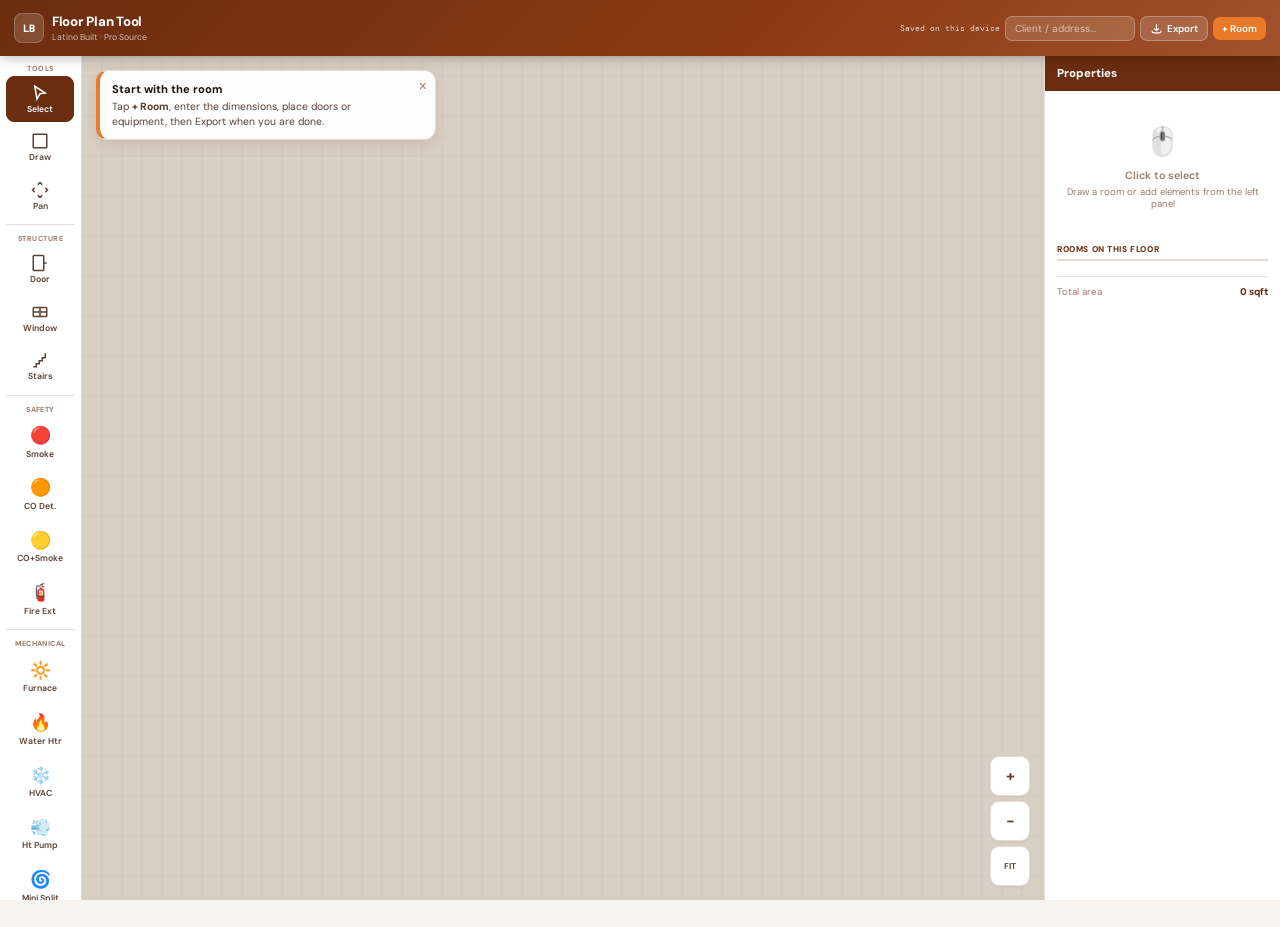
==== index.html @ 93d0b41d "Serve standalone tool directly without runtime HTML loading" ====
<!DOCTYPE html>
<html lang="en">
<head>
<meta charset="UTF-8">
<meta name="viewport" content="width=device-width, initial-scale=1.0">
<title>Floor Plan Tool</title>
<link href="https://fonts.googleapis.com/css2?family=DM+Sans:wght@400;500;600;700;800&family=DM+Mono:wght@400;500&display=swap" rel="stylesheet">
<style>
:root{
  --brand:#6B2D0F;--brand-mid:#8B3A12;--brand-light:#A0522D;
  --accent:#E87A2A;--accent-light:#F59E0B;
  --bg:#F7F3EF;--surface:#FFF;--surface2:#FDF8F4;
  --border:#E8DDD4;--border-dark:#D4C4B0;
  --text:#1C1209;--text2:#5C4033;--text3:#9C7B6B;
  --green:#16A34A;--red:#DC2626;--red-bg:#FEE2E2;
  --sh-sm:0 1px 3px rgba(107,45,15,.08);
  --sh:0 4px 12px rgba(107,45,15,.12);
  --sh-lg:0 12px 32px rgba(107,45,15,.18);
  --r:10px;--rl:14px;
  --safe-bottom: env(safe-area-inset-bottom, 0px);
}
*{box-sizing:border-box;margin:0;padding:0;-webkit-tap-highlight-color:transparent;touch-action:manipulation}
html,body{height:100%;height:100dvh;overflow:hidden;font-family:'DM Sans',sans-serif;background:var(--bg);color:var(--text);font-size:14px}

/* ── TOPBAR ── */
.topbar{background:linear-gradient(135deg,var(--brand) 0%,var(--brand-mid) 60%,var(--brand-light) 100%);
  color:#fff;padding:0 12px;height:52px;display:flex;align-items:center;
  justify-content:space-between;box-shadow:0 2px 12px rgba(0,0,0,.25);flex-shrink:0;z-index:100;position:relative}
.topbar-brand{display:flex;align-items:center;gap:8px}
.topbar-icon{width:30px;height:30px;background:rgba(255,255,255,.15);border-radius:8px;
  display:flex;align-items:center;justify-content:center;border:1px solid rgba(255,255,255,.2);font-size:15px;flex-shrink:0}
.topbar-title{font-size:.85rem;font-weight:800;letter-spacing:-.02em}
.topbar-sub{font-size:.58rem;opacity:.65;margin-top:1px}
.topbar-right{display:flex;gap:5px;align-items:center}
.proj-input{background:rgba(255,255,255,.15);border:1px solid rgba(255,255,255,.25);border-radius:7px;
  padding:5px 9px;color:#fff;font-size:.72rem;font-family:inherit;outline:none;width:130px}
.proj-input::placeholder{color:rgba(255,255,255,.6)}
.btn{display:inline-flex;align-items:center;gap:4px;padding:6px 11px;border-radius:7px;
  border:none;cursor:pointer;font-size:.72rem;font-weight:600;transition:all .15s;font-family:inherit;white-space:nowrap}
.btn-ghost{background:rgba(255,255,255,.15);color:#fff;border:1px solid rgba(255,255,255,.25)}
.btn-ghost:active{background:rgba(255,255,255,.28)}
.btn-primary{background:var(--accent);color:#fff}
.btn-primary:active{background:#d46b1a}
.btn-danger{background:var(--red);color:#fff}
.btn-sm{padding:5px 9px;font-size:.7rem}
.btn-icon{width:32px;height:32px;padding:0;justify-content:center}

/* ── DESKTOP LAYOUT ── */
.app-body{display:flex;height:calc(100vh - 52px);height:calc(100dvh - 52px)}

/* LEFT SIDEBAR - desktop only */
.left-bar{width:72px;background:var(--surface);border-right:1.5px solid var(--border);
  display:flex;flex-direction:column;align-items:center;padding:6px 5px;gap:2px;
  overflow-y:auto;flex-shrink:0;z-index:10}
.left-bar::-webkit-scrollbar{display:none}
.lb-group{width:100%;display:flex;flex-direction:column;gap:2px;margin-bottom:5px;padding-bottom:5px;border-bottom:1px solid var(--border)}
.lb-group:last-child{border-bottom:none;margin-bottom:0}
.lb-label{font-size:.52rem;font-weight:700;text-transform:uppercase;letter-spacing:.06em;color:var(--text3);text-align:center;margin-bottom:1px}
.lb-btn{width:60px;padding:6px 3px;border-radius:8px;border:1.5px solid transparent;background:transparent;
  cursor:pointer;font-size:.58rem;font-weight:600;color:var(--text2);display:flex;flex-direction:column;
  align-items:center;gap:2px;transition:all .12s;font-family:inherit;line-height:1.2}
.lb-btn:hover{background:var(--surface2);border-color:var(--border);color:var(--brand)}
.lb-btn.active{background:var(--brand);color:#fff;border-color:var(--brand)}
.lb-btn svg{width:18px;height:18px;flex-shrink:0}
.lb-icon{width:22px;height:22px;display:flex;align-items:center;justify-content:center;font-size:16px;line-height:1}

/* CANVAS */
.canvas-area{flex:1;position:relative;overflow:hidden;background:#D9D0C5}
#fp-canvas{position:absolute;top:0;left:0;touch-action:none}
#fp-canvas.cur-select{cursor:default}
#fp-canvas.cur-pan{cursor:grab}
#fp-canvas.cur-grabbing{cursor:grabbing}
#fp-canvas.cur-draw{cursor:crosshair}

.zoom-btns{position:absolute;bottom:14px;right:14px;display:flex;flex-direction:column;gap:5px;z-index:10}
.zoom-btn{width:36px;height:36px;background:var(--surface);border:1.5px solid var(--border);border-radius:9px;
  cursor:pointer;font-size:1.1rem;font-weight:700;color:var(--text2);display:flex;align-items:center;justify-content:center;
  box-shadow:var(--sh-sm);transition:all .15s;font-family:inherit}
.zoom-btn:active{background:var(--surface2);transform:scale(.94)}

/* RIGHT PANEL - desktop */
.right-panel{width:224px;background:var(--surface);border-left:1.5px solid var(--border);
  display:flex;flex-direction:column;overflow:hidden;flex-shrink:0}
.rp-hdr{background:var(--brand);color:#fff;padding:10px 12px;font-weight:800;font-size:.82rem;flex-shrink:0}
.rp-body{flex:1;overflow-y:auto;padding:10px 12px}
.rp-body::-webkit-scrollbar{width:3px}.rp-body::-webkit-scrollbar-thumb{background:var(--border-dark);border-radius:99px}
.rp-section{margin-bottom:14px}
.rp-title{font-size:.6rem;font-weight:800;text-transform:uppercase;letter-spacing:.07em;color:var(--brand);
  margin-bottom:7px;padding-bottom:4px;border-bottom:2px solid var(--border)}
.rp-row{display:flex;flex-direction:column;gap:3px;margin-bottom:8px}
.rp-label{font-size:.65rem;font-weight:700;color:var(--text2);text-transform:uppercase;letter-spacing:.03em}
.rp-input{padding:7px 9px;border:1.5px solid var(--border);border-radius:7px;font-size:.82rem;
  outline:none;font-family:inherit;color:var(--text);background:var(--surface);width:100%;transition:border-color .15s}
.rp-input:focus{border-color:var(--accent);box-shadow:0 0 0 3px rgba(232,122,42,.12)}
.rp-input:disabled{background:var(--bg);color:var(--text3);font-weight:700}
.rp-grid2{display:grid;grid-template-columns:1fr 1fr;gap:6px}
.color-swatches{display:flex;flex-wrap:wrap;gap:4px;margin-top:2px}
.cswatch{width:22px;height:22px;border-radius:5px;cursor:pointer;border:2px solid transparent;transition:all .12s}
.cswatch.sel{border-color:var(--brand);transform:scale(1.2)}
.room-list{display:flex;flex-direction:column;gap:4px}
.room-item{padding:7px 9px;background:var(--surface2);border:1.5px solid var(--border);border-radius:7px;
  cursor:pointer;transition:all .12s;display:flex;align-items:center;gap:7px;font-size:.75rem}
.room-item:hover,.room-item:active{border-color:var(--accent)}
.room-item.sel{border-color:var(--brand);background:#FEF3EF}
.room-dot{width:9px;height:9px;border-radius:3px;flex-shrink:0}
.room-name-txt{flex:1;font-weight:700;overflow:hidden;text-overflow:ellipsis;white-space:nowrap}
.room-sqft{color:var(--text3);font-size:.65rem}
.room-del{border:none;background:transparent;cursor:pointer;color:var(--text3);font-size:.9rem;padding:2px 4px;border-radius:4px;flex-shrink:0}
.room-del:active{background:var(--red-bg);color:var(--red)}

/* ── MOBILE BOTTOM TAB BAR ── */
.mob-tabbar{display:none;background:var(--surface);border-top:1.5px solid var(--border);
  padding:6px 4px calc(10px + var(--safe-bottom));
  flex-shrink:0;z-index:90;box-shadow:0 -2px 12px rgba(107,45,15,.1)}
.mob-tabs{display:flex;gap:2px;justify-content:space-around}
.mob-tab{flex:1;padding:6px 2px;border-radius:8px;border:none;background:transparent;
  font-size:.58rem;font-weight:700;color:var(--text3);display:flex;flex-direction:column;
  align-items:center;gap:3px;cursor:pointer;font-family:inherit;transition:all .12s;min-width:0}
.mob-tab svg{width:20px;height:20px;flex-shrink:0}
.mob-tab.active{color:var(--brand);background:var(--surface2)}
.mob-tab-icon{font-size:18px;line-height:1}

/* ── MOBILE TOOL DRAWER (slides up from bottom) ── */
.mob-drawer-bg{display:none;position:fixed;inset:0;background:rgba(0,0,0,.4);z-index:200;backdrop-filter:blur(2px)}
.mob-drawer-bg.open{display:block}
.mob-drawer{position:fixed;left:0;right:0;bottom:0;background:var(--surface);border-radius:20px 20px 0 0;
  z-index:201;max-height:72vh;display:flex;flex-direction:column;
  transform:translateY(100%);transition:transform .28s cubic-bezier(.32,1,.6,1);
  padding-bottom:var(--safe-bottom)}
.mob-drawer.open{transform:translateY(0)}
.mob-drawer-handle{width:40px;height:4px;background:var(--border-dark);border-radius:99px;margin:10px auto 8px;flex-shrink:0}
.mob-drawer-hdr{display:flex;align-items:center;justify-content:space-between;padding:0 16px 10px;flex-shrink:0}
.mob-drawer-title{font-size:.88rem;font-weight:800;color:var(--brand)}
.mob-drawer-close{width:28px;height:28px;border-radius:7px;border:none;background:var(--surface2);cursor:pointer;
  font-size:.9rem;display:flex;align-items:center;justify-content:center;color:var(--text2)}
.mob-drawer-body{overflow-y:auto;-webkit-overflow-scrolling:touch;padding:0 12px 16px;flex:1}
.mob-drawer-body::-webkit-scrollbar{display:none}

/* Mobile element grid */
.mob-elem-grid{display:grid;grid-template-columns:repeat(4,1fr);gap:8px}
.mob-elem-btn{padding:10px 4px;border-radius:10px;border:1.5px solid var(--border);background:var(--surface2);
  cursor:pointer;font-size:.62rem;font-weight:700;color:var(--text2);display:flex;flex-direction:column;
  align-items:center;gap:4px;font-family:inherit;transition:all .12s;min-height:64px;justify-content:center}
.mob-elem-btn:active{background:var(--brand);color:#fff;border-color:var(--brand);transform:scale(.95)}
.mob-elem-icon{font-size:22px;line-height:1}
.mob-elem-btn svg{width:22px;height:22px}

/* Mobile props sheet */
.mob-props-sheet{position:fixed;left:0;right:0;bottom:0;background:var(--surface);border-radius:20px 20px 0 0;
  z-index:202;max-height:80vh;display:flex;flex-direction:column;
  transform:translateY(100%);transition:transform .28s cubic-bezier(.32,1,.6,1);
  padding-bottom:var(--safe-bottom)}
.mob-props-sheet.open{transform:translateY(0)}
.mob-ps-handle{width:40px;height:4px;background:var(--border-dark);border-radius:99px;margin:10px auto 0;flex-shrink:0}
.mob-ps-hdr{display:flex;align-items:center;justify-content:space-between;padding:10px 16px;flex-shrink:0;border-bottom:1.5px solid var(--border)}
.mob-ps-title{font-size:.9rem;font-weight:800;color:var(--brand)}
.mob-ps-body{overflow-y:auto;-webkit-overflow-scrolling:touch;padding:14px 16px;flex:1}
.mob-ps-body::-webkit-scrollbar{display:none}
.mob-ps-section{margin-bottom:16px}
.mob-ps-label{font-size:.68rem;font-weight:700;color:var(--text2);text-transform:uppercase;letter-spacing:.04em;margin-bottom:5px;display:block}
.mob-input{width:100%;padding:11px 13px;border:1.5px solid var(--border);border-radius:10px;
  font-size:.9rem;font-family:inherit;color:var(--text);background:var(--surface);outline:none;transition:border-color .15s}
.mob-input:focus{border-color:var(--accent);box-shadow:0 0 0 3px rgba(232,122,42,.12)}
.mob-input-grid{display:grid;grid-template-columns:1fr 1fr;gap:10px}
.mob-action-row{display:flex;gap:8px;margin-top:6px}
.mob-action-row .btn{flex:1;justify-content:center;padding:11px}

/* Mobile tool row (select/draw/pan) */
.mob-tool-row{display:flex;gap:6px;padding:8px 12px;background:var(--surface2);border-bottom:1px solid var(--border);flex-shrink:0}
.mob-tool-btn{flex:1;padding:8px 4px;border-radius:8px;border:1.5px solid var(--border);background:var(--surface);
  font-size:.7rem;font-weight:700;color:var(--text2);display:flex;flex-direction:column;align-items:center;gap:3px;
  cursor:pointer;font-family:inherit;transition:all .12s}
.mob-tool-btn.active{background:var(--brand);color:#fff;border-color:var(--brand)}
.mob-tool-btn svg{width:18px;height:18px}

/* ── OVERLAYS / MODALS ── */
.overlay{position:fixed;inset:0;background:rgba(0,0,0,.45);z-index:300;display:none;align-items:center;
  justify-content:center;padding:16px;backdrop-filter:blur(2px)}
.overlay.open{display:flex}
.modal{background:var(--surface);border-radius:var(--rl);padding:20px;width:100%;max-width:380px;
  box-shadow:var(--sh-lg);animation:mIn .2s ease;max-height:90vh;overflow-y:auto}
@keyframes mIn{from{opacity:0;transform:scale(.95)}to{opacity:1;transform:none}}
.modal-hdr{display:flex;align-items:center;justify-content:space-between;margin-bottom:14px;padding-bottom:10px;border-bottom:2px solid var(--border)}
.modal-title{font-size:.95rem;font-weight:800;color:var(--brand)}
.modal-close{width:28px;height:28px;border-radius:6px;border:none;cursor:pointer;background:var(--surface2);
  color:var(--text2);display:flex;align-items:center;justify-content:center;font-size:.9rem}
.fg{display:flex;flex-direction:column;gap:4px;margin-bottom:10px}
.fg2{display:grid;grid-template-columns:1fr 1fr;gap:8px;margin-bottom:10px}
.flabel{font-size:.68rem;font-weight:700;color:var(--text2);text-transform:uppercase;letter-spacing:.04em}
.finput{padding:10px 11px;border:1.5px solid var(--border);border-radius:8px;font-size:.88rem;
  outline:none;font-family:inherit;color:var(--text);background:var(--surface);width:100%;transition:border-color .15s}
.finput:focus{border-color:var(--accent);box-shadow:0 0 0 3px rgba(232,122,42,.12)}
.form-actions{display:flex;gap:7px;justify-content:flex-end;margin-top:14px;padding-top:10px;border-top:1.5px solid var(--border)}

/* hint bar - desktop only */
.hint{background:var(--surface);border-top:1px solid var(--border);padding:5px 14px;
  font-size:.68rem;color:var(--text3);display:flex;gap:16px;flex-wrap:wrap;flex-shrink:0}
.hint span{display:flex;align-items:center;gap:4px}
kbd{background:var(--surface2);border:1px solid var(--border-dark);border-radius:3px;padding:1px 5px;
  font-size:.62rem;font-family:'DM Mono',monospace;color:var(--text2)}

/* toast */
.toast{position:fixed;bottom:80px;left:50%;transform:translateX(-50%);background:var(--brand);color:#fff;
  padding:9px 18px;border-radius:99px;font-size:.78rem;font-weight:600;box-shadow:var(--sh-lg);z-index:500;
  opacity:0;transition:opacity .3s;pointer-events:none;white-space:nowrap}
.toast.show{opacity:1}

/* ── RESPONSIVE ── */
@media(max-width:700px){
  .left-bar{display:none}
  .right-panel{display:none}
  .hint{display:none}
  .mob-tabbar{display:block}
  .proj-input{width:100px}
  .toast{bottom:calc(80px + var(--safe-bottom))}
}
@media(min-width:701px){
  .mob-tabbar{display:none}
  .mob-drawer-bg{display:none !important}
  .mob-drawer{display:none !important}
  .mob-props-sheet{display:none !important}
  .mob-tool-row{display:none !important}
}

/* ── ROTATE NUDGE (portrait phone only) ── */
#rotate-nudge{
  display:none;
  position:fixed;bottom:90px;left:50%;transform:translateX(-50%);
  background:var(--brand);color:#fff;
  padding:10px 16px;border-radius:99px;
  font-size:.78rem;font-weight:700;
  box-shadow:0 4px 16px rgba(107,45,15,.35);
  z-index:400;white-space:nowrap;
  align-items:center;gap:8px;
  animation:nudgePop .4s cubic-bezier(.32,1,.6,1);
}
#rotate-nudge.visible{display:flex}
#rotate-nudge-close{background:rgba(255,255,255,.25);border:none;color:#fff;
  border-radius:99px;width:20px;height:20px;cursor:pointer;font-size:.75rem;
  display:flex;align-items:center;justify-content:center;flex-shrink:0;padding:0}
@keyframes nudgePop{from{opacity:0;transform:translateX(-50%) translateY(12px)}to{opacity:1;transform:translateX(-50%) translateY(0)}}
@media(orientation:landscape){#rotate-nudge{display:none !important}}
</style>
<link rel="stylesheet" href="enhance.css?v=4"></head>
<body>

<!-- TOPBAR -->
<div class="topbar">
  <div class="topbar-brand">
    <div class="topbar-icon">🏠</div>
    <div>
      <div class="topbar-title">Floor Plan Tool</div>
      <div class="topbar-sub"></div>
    </div>
  </div>
  <div class="topbar-right">
    <input id="proj-input" class="proj-input" placeholder="Client / address..."/>
    <button class="btn btn-ghost btn-sm" onclick="doExport()">
      <svg viewBox="0 0 24 24" fill="none" stroke="currentColor" stroke-width="2" style="width:13px;height:13px"><path d="M4 16v1a3 3 0 003 3h10a3 3 0 003-3v-1m-4-4l-4 4m0 0l-4-4m4 4V4"/></svg>
      Export
    </button>
    <button class="btn btn-primary btn-sm" onclick="openAddRoom()">+ Room</button>
  </div>
</div>

<!-- DESKTOP LAYOUT -->
<div class="app-body">

  <!-- LEFT SIDEBAR (desktop) -->
  <div class="left-bar" id="leftBar">
    <div class="lb-group">
      <div class="lb-label">Tools</div>
      <button class="lb-btn active" id="tb-select" onclick="setTool('select')">
        <svg viewBox="0 0 24 24" fill="none" stroke="currentColor" stroke-width="2"><path d="M5 3l14 9-7 1-4 7z"/></svg>Select
      </button>
      <button class="lb-btn" id="tb-room" onclick="setTool('room')">
        <svg viewBox="0 0 24 24" fill="none" stroke="currentColor" stroke-width="2"><rect x="3" y="3" width="18" height="18" rx="1"/></svg>Draw
      </button>
      <button class="lb-btn" id="tb-pan" onclick="setTool('pan')">
        <svg viewBox="0 0 24 24" fill="none" stroke="currentColor" stroke-width="2"><path d="M5 9l-3 3 3 3M9 5l3-3 3 3M15 19l-3 3-3-3M19 9l3 3-3 3M12 12v.01"/></svg>Pan
      </button>
    </div>
    <div class="lb-group">
      <div class="lb-label">Structure</div>
      <button class="lb-btn" onclick="addElement('door')"><svg viewBox="0 0 24 24" fill="none" stroke="currentColor" stroke-width="2"><rect x="3" y="2" width="14" height="20" rx="1"/><path d="M17 12h4"/></svg>Door</button>
      <button class="lb-btn" onclick="addElement('window')"><svg viewBox="0 0 24 24" fill="none" stroke="currentColor" stroke-width="2"><rect x="3" y="6" width="18" height="12" rx="1"/><line x1="12" y1="6" x2="12" y2="18"/><line x1="3" y1="12" x2="21" y2="12"/></svg>Window</button>
      <button class="lb-btn" onclick="addElement('stairs')"><svg viewBox="0 0 24 24" fill="none" stroke="currentColor" stroke-width="2"><path d="M3 21h4v-4h4v-4h4v-4h4V3"/></svg>Stairs</button>
    </div>
    <div class="lb-group">
      <div class="lb-label">Safety</div>
      <button class="lb-btn" onclick="addElement('smoke')"><div class="lb-icon">🔴</div>Smoke</button>
      <button class="lb-btn" onclick="addElement('co')"><div class="lb-icon">🟠</div>CO Det.</button>
      <button class="lb-btn" onclick="addElement('cosmoke')"><div class="lb-icon">🟡</div>CO+Smoke</button>
      <button class="lb-btn" onclick="addElement('fireext')"><div class="lb-icon">🧯</div>Fire Ext</button>
    </div>
    <div class="lb-group">
      <div class="lb-label">Mechanical</div>
      <button class="lb-btn" onclick="addElement('furnace')"><div class="lb-icon">🔆</div>Furnace</button>
      <button class="lb-btn" onclick="addElement('water')"><div class="lb-icon">🔥</div>Water Htr</button>
      <button class="lb-btn" onclick="addElement('hvac')"><div class="lb-icon">❄️</div>HVAC</button>
      <button class="lb-btn" onclick="addElement('heatpump')"><div class="lb-icon">💨</div>Ht Pump</button>
      <button class="lb-btn" onclick="addElement('minisplit')"><div class="lb-icon">🌀</div>Mini Split</button>
      <button class="lb-btn" onclick="addElement('outfan')"><div class="lb-icon">🔄</div>Ext Fan</button>
      <button class="lb-btn" onclick="addElement('exhaust')"><div class="lb-icon">⬆️</div>Exhaust</button>
      <button class="lb-btn" onclick="addElement('vent')"><div class="lb-icon">▦</div>Vent/Reg</button>
      <button class="lb-btn" onclick="addElement('ductwork')"><div class="lb-icon">━</div>Ductwork</button>
    </div>
    <div class="lb-group">
      <div class="lb-label">Access</div>
      <button class="lb-btn" onclick="addElement('crawlentry')"><div class="lb-icon">🔲</div>Crawl Entry</button>
      <button class="lb-btn" onclick="addElement('atticentry')"><div class="lb-icon">🔳</div>Attic Entry</button>
      <button class="lb-btn" onclick="addElement('electrical')"><div class="lb-icon">⚡</div>Elec Panel</button>
      <button class="lb-btn" onclick="addElement('gasmeter')"><div class="lb-icon">🟦</div>Gas Meter</button>
    </div>
    <div class="lb-group">
      <div class="lb-label">Insulation</div>
      <button class="lb-btn" onclick="addElement('insul_wall')"><div class="lb-icon">🧱</div>Wall</button>
      <button class="lb-btn" onclick="addElement('insul_ceil')"><div class="lb-icon">⬜</div>Ceiling</button>
      <button class="lb-btn" onclick="addElement('insul_floor')"><div class="lb-icon">▬</div>Floor</button>
      <button class="lb-btn" onclick="addElement('vapor')"><div class="lb-icon">💧</div>Vapor Barr</button>
    </div>
    <div class="lb-group">
      <div class="lb-label">Furnish</div>
      <button class="lb-btn" onclick="addElement('sofa')"><div class="lb-icon">🛋️</div>Sofa</button>
      <button class="lb-btn" onclick="addElement('bed')"><div class="lb-icon">🛏️</div>Bed</button>
      <button class="lb-btn" onclick="addElement('toilet')"><div class="lb-icon">🚽</div>Toilet</button>
      <button class="lb-btn" onclick="addElement('sink')"><div class="lb-icon">🚿</div>Sink</button>
      <button class="lb-btn" onclick="addElement('stove')"><div class="lb-icon">🍳</div>Stove</button>
      <button class="lb-btn" onclick="addElement('table')"><div class="lb-icon">🪑</div>Table</button>
      <button class="lb-btn" onclick="addElement('washer')"><div class="lb-icon">🧺</div>W/D</button>
    </div>
    <div class="lb-group">
      <div class="lb-label">Text</div>
      <button class="lb-btn" onclick="addCustomText()"><svg viewBox="0 0 24 24" fill="none" stroke="currentColor" stroke-width="2"><path d="M4 7V4h16v3M9 20h6M12 4v16"/></svg>Add Text</button>
      <button class="lb-btn" onclick="addElement('arrow')"><svg viewBox="0 0 24 24" fill="none" stroke="currentColor" stroke-width="2"><path d="M5 12h14M12 5l7 7-7 7"/></svg>Arrow</button>
    </div>
    <div class="lb-group">
      <div class="lb-label">Edit</div>
      <button class="lb-btn" onclick="undo()"><svg viewBox="0 0 24 24" fill="none" stroke="currentColor" stroke-width="2"><path d="M3 10h10a5 5 0 010 10H9M3 10l4-4M3 10l4 4"/></svg>Undo</button>
      <button class="lb-btn" onclick="deleteSelected()"><svg viewBox="0 0 24 24" fill="none" stroke="currentColor" stroke-width="2"><path d="M19 7l-.867 12.142A2 2 0 0116.138 21H7.862a2 2 0 01-1.995-1.858L5 7m5 4v6m4-6v6m1-10V4a1 1 0 00-1-1h-4a1 1 0 00-1 1v3M4 7h16"/></svg>Delete</button>
    </div>
  </div>

  <!-- CANVAS AREA -->
  <div class="canvas-area" id="canvasArea">
    <!-- Mobile tool row inside canvas area -->
    <div class="mob-tool-row">
      <button class="mob-tool-btn active" id="mtb-select" onclick="setTool('select')">
        <svg viewBox="0 0 24 24" fill="none" stroke="currentColor" stroke-width="2"><path d="M5 3l14 9-7 1-4 7z"/></svg>Select
      </button>
      <button class="mob-tool-btn" id="mtb-room" onclick="setTool('room')">
        <svg viewBox="0 0 24 24" fill="none" stroke="currentColor" stroke-width="2"><rect x="3" y="3" width="18" height="18" rx="1"/></svg>Draw Room
      </button>
      <button class="mob-tool-btn" id="mtb-pan" onclick="setTool('pan')">
        <svg viewBox="0 0 24 24" fill="none" stroke="currentColor" stroke-width="2"><path d="M5 9l-3 3 3 3M9 5l3-3 3 3M15 19l-3 3-3-3M19 9l3 3-3 3"/></svg>Pan
      </button>
      <button class="mob-tool-btn" onclick="undo()">
        <svg viewBox="0 0 24 24" fill="none" stroke="currentColor" stroke-width="2"><path d="M3 10h10a5 5 0 010 10H9M3 10l4-4M3 10l4 4"/></svg>Undo
      </button>
    </div>
    <canvas id="fp-canvas"></canvas>
    <div class="zoom-btns">
      <button class="zoom-btn" onclick="zoom(1.2)">+</button>
      <button class="zoom-btn" onclick="zoom(0.8)">-</button>
      <button class="zoom-btn" onclick="resetView()" style="font-size:.6rem;font-weight:800">FIT</button>
    </div>
  </div>

  <!-- RIGHT PANEL (desktop) -->
  <div class="right-panel">
    <div class="rp-hdr">Properties</div>
    <div class="rp-body">
      <div id="rp-empty" style="text-align:center;padding:20px 5px;color:var(--text3)">
        <div style="font-size:2rem;margin-bottom:8px">🖱️</div>
        <div style="font-size:.76rem;font-weight:600;margin-bottom:4px">Click to select</div>
        <div style="font-size:.68rem">Draw a room or add elements from the left panel</div>
      </div>
      <div id="rp-room" style="display:none">
        <div class="rp-section">
          <div class="rp-title">Room</div>
          <div class="rp-row"><div class="rp-label">Name</div><input class="rp-input" id="rp-name" oninput="updateProp('name',this.value)" placeholder="Room name"/></div>
          <div class="rp-grid2">
            <div class="rp-row"><div class="rp-label">W (ft)</div><input class="rp-input" id="rp-w" type="number" min="1" oninput="updateDim('w',this.value)"/></div>
            <div class="rp-row"><div class="rp-label">L (ft)</div><input class="rp-input" id="rp-h" type="number" min="1" oninput="updateDim('h',this.value)"/></div>
          </div>
          <div class="rp-row"><div class="rp-label">Area</div><input class="rp-input" id="rp-sqft" disabled/></div>
        </div>
        <div class="rp-section"><div class="rp-title">Color</div><div class="color-swatches" id="colorSwatches"></div></div>
        <div class="rp-section"><div class="rp-title">Notes</div><textarea class="rp-input" id="rp-notes" rows="3" placeholder="HVAC, insulation, issues..." style="resize:vertical" oninput="updateProp('notes',this.value)"></textarea></div>
        <div class="rp-section">
          <div class="rp-title">Systems</div>
          <div class="rp-row"><div class="rp-label">HVAC</div>
            <select class="rp-input" id="rp-hvac" onchange="updateProp('hvac',this.value)">
              <option value="">Unknown</option><option>Forced Air</option><option>Heat Pump</option><option>Mini Split</option><option>Baseboard</option><option>Radiant</option><option>None</option>
            </select>
          </div>
          <div class="rp-row"><div class="rp-label">Insulation</div>
            <select class="rp-input" id="rp-insul" onchange="updateProp('insul',this.value)">
              <option value="">Unknown</option><option>None</option><option>R-11</option><option>R-19</option><option>R-30</option><option>R-38</option><option>Spray Foam</option>
            </select>
          </div>
        </div>
        <button class="btn btn-danger btn-sm" onclick="deleteSelected()" style="width:100%;justify-content:center">Delete Room</button>
      </div>
      <div id="rp-elem" style="display:none">
        <div class="rp-section">
          <div class="rp-title">Element</div>
          <div class="rp-row"><div class="rp-label">Label</div><input class="rp-input" id="rp-elabel" oninput="updateElemLabel(this.value)" placeholder="Label below symbol"/></div>
          <div class="rp-row"><div class="rp-label">Rotate</div>
            <select class="rp-input" id="rp-rot" onchange="updateProp('rot',parseInt(this.value))">
              <option value="0">0°</option><option value="90">90°</option><option value="180">180°</option><option value="270">270°</option>
            </select>
          </div>
        </div>
        <div class="rp-section" id="rp-textprops" style="display:none">
          <div class="rp-title">Text Settings</div>
          <div class="rp-row"><div class="rp-label">Text</div><input class="rp-input" id="rp-customtext" oninput="updateCustomTextVal(this.value)" placeholder="Your text..."/></div>
          <div class="rp-grid2">
            <div class="rp-row"><div class="rp-label">Size</div><input class="rp-input" id="rp-fontsize" type="number" value="13" min="8" max="36" oninput="updateProp('fontSize',parseInt(this.value));render()"/></div>
            <div class="rp-row"><div class="rp-label">Color</div><input type="color" class="rp-input" id="rp-textcolor" value="#1C1209" style="padding:3px;height:36px" onchange="updateProp('textColor',this.value);render()"/></div>
          </div>
          <div class="rp-row" style="flex-direction:row;align-items:center;gap:8px"><input type="checkbox" id="rp-bold" onchange="updateProp('textBold',this.checked);render()" style="width:16px;height:16px;accent-color:var(--brand)"/><label class="rp-label" for="rp-bold" style="cursor:pointer">Bold</label></div>
        </div>
        <div class="rp-section" id="rp-arrowprops" style="display:none">
          <div class="rp-title">Arrow</div>
          <div class="rp-row"><div class="rp-label">Label</div><input class="rp-input" id="rp-arrowlabel" oninput="updateProp('arrowLabel',this.value);render()" placeholder="Arrow label..."/></div>
          <div class="rp-row"><div class="rp-label">Color</div><input type="color" class="rp-input" id="rp-arrowcolor" value="#374151" style="padding:3px;height:36px" onchange="updateProp('arrowColor',this.value);render()"/></div>
        </div>
        <div class="rp-section"><div class="rp-title">Notes</div><textarea class="rp-input" id="rp-enotes" rows="2" placeholder="Field notes..." style="resize:vertical" oninput="updateProp('notes',this.value)"></textarea></div>
        <button class="btn btn-danger btn-sm" onclick="deleteSelected()" style="width:100%;justify-content:center">Delete Element</button>
      </div>
      <div class="rp-section" style="margin-top:14px">
        <div class="rp-title">Rooms on this floor</div>
        <div class="room-list" id="roomList"></div>
        <div style="margin-top:8px;padding-top:8px;border-top:1px solid var(--border);display:flex;justify-content:space-between;font-size:.7rem;color:var(--text3)">
          <span>Total area</span><span style="font-weight:800;color:var(--brand)" id="totalArea">0 sqft</span>
        </div>
      </div>
    </div>
  </div>
</div>

<!-- HINT BAR (desktop) -->
<div class="hint">
  <span><kbd>Draw</kbd> drag to create room</span>
  <span><kbd>Select</kbd> click + drag to move</span>
  <span><kbd>Del</kbd> remove selected</span>
  <span><kbd>Scroll</kbd> zoom</span>
</div>

<!-- MOBILE BOTTOM TAB BAR -->
<div class="mob-tabbar">
  <div class="mob-tabs">
    <button class="mob-tab" onclick="openMobDrawer('structure')">
      <svg viewBox="0 0 24 24" fill="none" stroke="currentColor" stroke-width="2" style="width:20px;height:20px"><rect x="3" y="3" width="18" height="18" rx="1"/></svg>
      Structure
    </button>
    <button class="mob-tab" onclick="openMobDrawer('safety')">
      <div class="mob-tab-icon">🔴</div>
      Safety
    </button>
    <button class="mob-tab" onclick="openMobDrawer('mechanical')">
      <div class="mob-tab-icon">❄️</div>
      Mechanical
    </button>
    <button class="mob-tab" onclick="openMobDrawer('insulation')">
      <div class="mob-tab-icon">🧱</div>
      Insulation
    </button>
    <button class="mob-tab" onclick="openMobDrawer('furnish')">
      <div class="mob-tab-icon">🛋️</div>
      Furnish
    </button>
    <button class="mob-tab" onclick="openMobDrawer('text')">
      <svg viewBox="0 0 24 24" fill="none" stroke="currentColor" stroke-width="2" style="width:20px;height:20px"><path d="M4 7V4h16v3M9 20h6M12 4v16"/></svg>
      Text
    </button>
  </div>
</div>

<!-- MOBILE ELEMENT DRAWER -->
<div class="mob-drawer-bg" id="mobDrawerBg" onclick="closeMobDrawer()"></div>
<div class="mob-drawer" id="mobDrawer">
  <div class="mob-drawer-handle"></div>
  <div class="mob-drawer-hdr">
    <div class="mob-drawer-title" id="mobDrawerTitle">Add Element</div>
    <button class="mob-drawer-close" onclick="closeMobDrawer()">✕</button>
  </div>
  <div class="mob-drawer-body" id="mobDrawerBody"></div>
</div>

<!-- MOBILE PROPERTIES SHEET -->
<div class="mob-props-sheet" id="mobPropsSheet">
  <div class="mob-ps-handle"></div>
  <div class="mob-ps-hdr">
    <div class="mob-ps-title" id="mobPsTitle">Properties</div>
    <div style="display:flex;gap:8px">
      <button class="btn btn-danger btn-sm" onclick="deleteSelected();closeMobProps()">Delete</button>
      <button class="mob-drawer-close" onclick="closeMobProps()">✕</button>
    </div>
  </div>
  <div class="mob-ps-body" id="mobPsBody"></div>
</div>

<!-- ADD TEXT MODAL -->
<div class="overlay" id="addTextOverlay">
  <div class="modal">
    <div class="modal-hdr">
      <div class="modal-title">Add Text Label</div>
      <button class="modal-close" onclick="closeAddText()">✕</button>
    </div>
    <div class="fg"><label class="flabel">Text</label><input class="finput" id="m-txt" placeholder="e.g. North Wall, Attic Access..."/></div>
    <div class="form-actions">
      <button class="btn btn-outline btn-sm" onclick="closeAddText()">Cancel</button>
      <button class="btn btn-primary btn-sm" onclick="confirmAddText()">Add Text</button>
    </div>
  </div>
</div>

<!-- ADD ROOM MODAL -->
<div class="overlay" id="addRoomOverlay">
  <div class="modal">
    <div class="modal-hdr">
      <div class="modal-title">Add Room</div>
      <button class="modal-close" onclick="closeAddRoom()">✕</button>
    </div>
    <div class="fg"><label class="flabel">Room Name</label><input class="finput" id="m-rname" placeholder="e.g. Living Room, Crawlspace..."/></div>
    <div class="fg2">
      <div class="fg" style="margin:0"><label class="flabel">Width (ft)</label><input class="finput" id="m-rw" type="number" value="12" min="1"/></div>
      <div class="fg" style="margin:0"><label class="flabel">Length (ft)</label><input class="finput" id="m-rl" type="number" value="10" min="1"/></div>
    </div>
    <div class="fg"><label class="flabel">Type</label>
      <select class="finput" id="m-rtype">
        <option value="living">Living / Common</option><option value="bedroom">Bedroom</option>
        <option value="kitchen">Kitchen</option><option value="bathroom">Bathroom</option>
        <option value="garage">Garage</option><option value="crawl">Crawlspace</option>
        <option value="attic">Attic</option><option value="other">Other</option>
      </select>
    </div>
    <div class="form-actions">
      <button class="btn btn-outline btn-sm" onclick="closeAddRoom()">Cancel</button>
      <button class="btn btn-primary btn-sm" onclick="confirmAddRoom()">Add Room</button>
    </div>
  </div>
</div>

<div id="rotate-nudge">
  📱 Rotate your phone sideways for more space
  <button id="rotate-nudge-close" onclick="dismissNudge()" title="Dismiss">✕</button>
</div>

<div class="toast" id="toast"></div>

<script>
const FILLS={living:'#FFFBEB',bedroom:'#EFF6FF',kitchen:'#F0FDF4',bathroom:'#FAF5FF',garage:'#F9FAFB',crawl:'#E5E7EB',attic:'#FFF1F2',other:'#FDFAF7'};
const SWATCH_FILLS=['#FFFBEB','#EFF6FF','#F0FDF4','#FAF5FF','#F9FAFB','#FFF1F2','#DCFCE7','#DBEAFE'];
const SWATCH_STROKES=['#D97706','#2563EB','#16A34A','#7C3AED','#6B7280','#DC2626','#22C55E','#3B82F6'];
const ELEM_DEFS={
  door:{w:40,h:40,label:'Door'},window:{w:60,h:20,label:'Window'},stairs:{w:60,h:80,label:'Stairs'},
  smoke:{w:30,h:30,label:'Smoke Det.'},co:{w:30,h:30,label:'CO Det.'},cosmoke:{w:30,h:30,label:'CO+Smoke'},fireext:{w:24,h:40,label:'Fire Ext.'},
  furnace:{w:60,h:60,label:'Furnace'},water:{w:40,h:60,label:'Water Htr'},hvac:{w:60,h:50,label:'HVAC Unit'},
  heatpump:{w:60,h:40,label:'Heat Pump'},minisplit:{w:80,h:24,label:'Mini Split'},
  outfan:{w:40,h:40,label:'Ext. Fan'},exhaust:{w:30,h:30,label:'Exhaust'},vent:{w:40,h:20,label:'Vent/Reg'},ductwork:{w:100,h:20,label:'Ductwork'},
  crawlentry:{w:30,h:30,label:'Crawl Entry'},atticentry:{w:30,h:30,label:'Attic Entry'},electrical:{w:30,h:40,label:'Elec. Panel'},gasmeter:{w:30,h:30,label:'Gas Meter'},
  insul_wall:{w:80,h:20,label:'Wall Insul.'},insul_ceil:{w:80,h:20,label:'Ceil. Insul.'},insul_floor:{w:80,h:20,label:'Floor Insul.'},vapor:{w:80,h:16,label:'Vapor Barrier'},
  sofa:{w:80,h:40,label:'Sofa'},bed:{w:60,h:80,label:'Bed'},toilet:{w:36,h:48,label:'Toilet'},sink:{w:36,h:36,label:'Sink'},stove:{w:56,h:56,label:'Stove'},table:{w:70,h:50,label:'Table'},washer:{w:50,h:50,label:'W/D'},
  arrow:{w:60,h:20,label:''},customtext:{w:80,h:24,label:''},
};

const MOB_CATEGORIES={
  structure:{title:'Structure',items:[
    {type:'door',icon:'🚪',label:'Door'},{type:'window',icon:'🪟',label:'Window'},{type:'stairs',icon:'🪜',label:'Stairs'}
  ]},
  safety:{title:'Safety Devices',items:[
    {type:'smoke',icon:'🔴',label:'Smoke Det.'},{type:'co',icon:'🟠',label:'CO Det.'},{type:'cosmoke',icon:'🟡',label:'CO+Smoke'},{type:'fireext',icon:'🧯',label:'Fire Ext.'}
  ]},
  mechanical:{title:'Mechanical Systems',items:[
    {type:'furnace',icon:'🔆',label:'Furnace'},{type:'water',icon:'🔥',label:'Water Htr'},{type:'hvac',icon:'❄️',label:'HVAC'},{type:'heatpump',icon:'💨',label:'Heat Pump'},
    {type:'minisplit',icon:'🌀',label:'Mini Split'},{type:'outfan',icon:'🔄',label:'Ext. Fan'},{type:'exhaust',icon:'⬆️',label:'Exhaust'},{type:'vent',icon:'▦',label:'Vent/Reg'},
    {type:'ductwork',icon:'━',label:'Ductwork'},{type:'crawlentry',icon:'🔲',label:'Crawl Entry'},{type:'atticentry',icon:'🔳',label:'Attic Entry'},{type:'electrical',icon:'⚡',label:'Elec Panel'},
    {type:'gasmeter',icon:'🟦',label:'Gas Meter'}
  ]},
  insulation:{title:'Insulation',items:[
    {type:'insul_wall',icon:'🧱',label:'Wall Insul.'},{type:'insul_ceil',icon:'⬜',label:'Ceil. Insul.'},{type:'insul_floor',icon:'▬',label:'Floor Insul.'},{type:'vapor',icon:'💧',label:'Vapor Barrier'}
  ]},
  furnish:{title:'Furniture',items:[
    {type:'sofa',icon:'🛋️',label:'Sofa'},{type:'bed',icon:'🛏️',label:'Bed'},{type:'toilet',icon:'🚽',label:'Toilet'},{type:'sink',icon:'🚿',label:'Sink'},
    {type:'stove',icon:'🍳',label:'Stove'},{type:'table',icon:'🪑',label:'Table'},{type:'washer',icon:'🧺',label:'W/D'}
  ]},
  text:{title:'Labels & Text',items:[
    {type:'customtext',icon:'T',label:'Custom Text'},{type:'arrow',icon:'→',label:'Arrow'}
  ]}
};

let floors=[{rooms:[],elems:[]}];
let curFloor=0,tool='select',selected=null,history=[];
let view={x:60,y:60,scale:1};
let drawing=false,drawRect=null,dragging=false,dragOff={x:0,y:0};
let panStart=null,lastTouches=null;

const canvas=document.getElementById('fp-canvas');
const ctx=canvas.getContext('2d');
const area=document.getElementById('canvasArea');
const GRID=20;

function getFloor(){return floors[curFloor];}
function getRooms(){return getFloor().rooms;}
function getElems(){return getFloor().elems;}

function resize(){
  const tr=area.getBoundingClientRect();
  // on mobile, subtract the tool row height
  const toolRow=document.querySelector('.mob-tool-row');
  const trH=toolRow&&getComputedStyle(toolRow).display!=='none'?toolRow.offsetHeight:0;
  canvas.width=tr.width;
  canvas.height=tr.height-trH;
  canvas.style.top=trH+'px';
  render();
}
window.addEventListener('resize',resize);

function resetView(){view.x=60;view.y=60;view.scale=1;render();}
function zoom(f){
  const cx=canvas.width/2,cy=canvas.height/2;
  const wx=(cx-view.x)/view.scale,wy=(cy-view.y)/view.scale;
  view.scale=Math.max(0.25,Math.min(5,view.scale*f));
  view.x=cx-wx*view.scale;view.y=cy-wy*view.scale;render();
}
function toWorld(cx,cy){return{x:(cx-view.x)/view.scale,y:(cy-view.y)/view.scale};}
function snapW(v){return Math.round(v/GRID)*GRID;}

// ── RENDER ──────────────────────────────────────────────────────────
function render(){
  const W=canvas.width,H=canvas.height;
  ctx.clearRect(0,0,W,H);
  ctx.fillStyle='#D9D0C5';ctx.fillRect(0,0,W,H);
  ctx.save();ctx.strokeStyle='rgba(0,0,0,0.07)';ctx.lineWidth=0.5;
  const gs=GRID*view.scale,ox=view.x%gs,oy=view.y%gs;
  for(let x=ox;x<W;x+=gs){ctx.beginPath();ctx.moveTo(x,0);ctx.lineTo(x,H);ctx.stroke();}
  for(let y=oy;y<H;y+=gs){ctx.beginPath();ctx.moveTo(0,y);ctx.lineTo(W,y);ctx.stroke();}
  ctx.restore();
  ctx.save();ctx.translate(view.x,view.y);ctx.scale(view.scale,view.scale);
  getRooms().forEach((r,i)=>drawRoom(r,selected&&selected.type==='room'&&selected.idx===i));
  getElems().forEach((e,i)=>drawElem(e,selected&&selected.type==='elem'&&selected.idx===i));
  if(drawing&&drawRect){
    ctx.fillStyle='rgba(232,122,42,0.12)';ctx.strokeStyle='#E87A2A';ctx.lineWidth=2/view.scale;
    ctx.setLineDash([6/view.scale,3/view.scale]);
    ctx.fillRect(drawRect.x,drawRect.y,drawRect.w,drawRect.h);
    ctx.strokeRect(drawRect.x,drawRect.y,drawRect.w,drawRect.h);
    ctx.setLineDash([]);
    const wft=Math.round(drawRect.w/GRID),hft=Math.round(drawRect.h/GRID);
    ctx.fillStyle='#6B2D0F';ctx.font=`bold ${12/view.scale}px DM Sans,sans-serif`;
    ctx.textAlign='center';ctx.fillText(`${wft}x${hft}ft`,drawRect.x+drawRect.w/2,drawRect.y+drawRect.h/2);
  }
  ctx.restore();
}

function drawRoom(r,sel){
  const ww=sel?5:3.5;
  ctx.shadowColor=sel?'rgba(232,122,42,0.4)':'rgba(0,0,0,0.12)';ctx.shadowBlur=sel?14:5;
  ctx.fillStyle=r.fill||'#FFFBEB';ctx.fillRect(r.x,r.y,r.w,r.h);
  ctx.shadowColor='transparent';ctx.shadowBlur=0;
  ctx.strokeStyle='#3D2510';ctx.lineWidth=ww;
  ctx.strokeRect(r.x+ww/2,r.y+ww/2,r.w-ww,r.h-ww);
  if(sel){
    ctx.strokeStyle='#E87A2A';ctx.lineWidth=1.5;ctx.setLineDash([5,3]);
    ctx.strokeRect(r.x-4,r.y-4,r.w+8,r.h+8);ctx.setLineDash([]);
    ctx.fillStyle='#E87A2A';
    [[r.x,r.y],[r.x+r.w,r.y],[r.x,r.y+r.h],[r.x+r.w,r.y+r.h]].forEach(([hx,hy])=>{ctx.beginPath();ctx.arc(hx,hy,5/view.scale,0,Math.PI*2);ctx.fill();});
  }
  const fs=Math.max(8,Math.min(13,r.w/9));
  const wft=Math.round(r.w/GRID),hft=Math.round(r.h/GRID);
  if(r.w>50&&r.h>40){
    ctx.fillStyle='#2D1A0A';ctx.font=`700 ${fs}px DM Sans,sans-serif`;ctx.textAlign='center';ctx.textBaseline='middle';
    ctx.fillText(r.name||'Room',r.x+r.w/2,r.y+r.h/2-fs*0.7);
    ctx.font=`500 ${Math.max(7,fs*0.75)}px DM Sans,sans-serif`;ctx.fillStyle='#7B5040';
    ctx.fillText(`${wft}x${hft}ft · ${wft*hft}sqft`,r.x+r.w/2,r.y+r.h/2+fs*0.7);
  }
  ctx.fillStyle='#7B5040';ctx.font=`500 ${Math.max(6,9/view.scale)}px DM Mono,monospace`;
  ctx.textAlign='center';ctx.textBaseline='bottom';
  if(r.w>40)ctx.fillText(`${wft}ft`,r.x+r.w/2,r.y-3);
  ctx.textAlign='right';ctx.textBaseline='middle';
  if(r.h>40)ctx.fillText(`${hft}ft`,r.x-4,r.y+r.h/2);
}

function drawElem(e,sel){
  ctx.save();
  ctx.translate(e.x+e.w/2,e.y+e.h/2);ctx.rotate((e.rot||0)*Math.PI/180);ctx.translate(-e.w/2,-e.h/2);
  const t=e.type,sc=sel?'#E87A2A':'#374151';
  ctx.strokeStyle=sc;ctx.lineWidth=sel?2:1.5;
  function box(fill){ctx.fillStyle=fill;ctx.fillRect(0,0,e.w,e.h);ctx.strokeRect(0,0,e.w,e.h);}
  function circle(fill,cx2,cy2,r){ctx.beginPath();ctx.arc(cx2,cy2,r,0,Math.PI*2);ctx.fillStyle=fill;ctx.fill();ctx.stroke();}
  function lbl(txt2,color,size,cx2,cy2){ctx.fillStyle=color;ctx.font=`bold ${size}px DM Sans,sans-serif`;ctx.textAlign='center';ctx.textBaseline='middle';ctx.fillText(txt2,cx2,cy2);}

  if(t==='door'){ctx.strokeRect(0,0,e.w,4);ctx.beginPath();ctx.arc(0,0,e.w,0,Math.PI/2);ctx.stroke();}
  else if(t==='window'){box('#E0F2FE');ctx.beginPath();ctx.moveTo(e.w/3,0);ctx.lineTo(e.w/3,e.h);ctx.stroke();ctx.beginPath();ctx.moveTo(2*e.w/3,0);ctx.lineTo(2*e.w/3,e.h);ctx.stroke();ctx.beginPath();ctx.moveTo(0,e.h/2);ctx.lineTo(e.w,e.h/2);ctx.stroke();}
  else if(t==='stairs'){for(let i=0;i<5;i++)ctx.strokeRect(i*e.w/5,i*e.h/5,e.w-i*e.w/5,e.h-i*e.h/5);}
  else if(t==='sofa'){box('#C4A882');ctx.fillStyle='#A0875A';ctx.fillRect(4,4,e.w-8,e.h*0.5);ctx.fillRect(4,e.h*0.6,e.w-8,e.h*0.35);}
  else if(t==='bed'){box('#DBEAFE');ctx.fillStyle='#BFDBFE';ctx.fillRect(4,4,e.w-8,e.h*0.3);ctx.fillStyle='#EFF6FF';ctx.fillRect(8,e.h*0.38,e.w/2-12,e.h*0.55);ctx.fillRect(e.w/2+4,e.h*0.38,e.w/2-12,e.h*0.55);}
  else if(t==='toilet'){box('#F1F5F9');ctx.fillStyle='#CBD5E1';ctx.fillRect(2,2,e.w-4,e.h*0.3);ctx.strokeRect(2,2,e.w-4,e.h*0.3);circle('#F1F5F9',e.w/2,e.h*0.65,e.w*0.38);}
  else if(t==='sink'){box('#E0F2FE');circle('#fff',e.w/2,e.h/2,e.w*0.35);}
  else if(t==='stove'){box('#F1F5F9');[[0.25,0.25],[0.75,0.25],[0.25,0.75],[0.75,0.75]].forEach(([bx,by])=>circle('#94A3B8',bx*e.w,by*e.h,e.w*0.14));}
  else if(t==='table'){box('#FEF3C7');[[0.12,0.15],[0.88,0.15],[0.12,0.85],[0.88,0.85]].forEach(([bx,by])=>circle('#A0875A',bx*e.w,by*e.h,4));}
  else if(t==='washer'){box('#F8FAFC');circle('#BFDBFE',e.w/2,e.h/2,e.w*0.35);}
  else if(t==='hvac'){box('#ECFDF5');lbl('HVAC','#059669',e.h*0.3,e.w/2,e.h/2);ctx.strokeStyle='#059669';for(let i=1;i<4;i++){ctx.beginPath();ctx.moveTo(i*e.w/4,4);ctx.lineTo(i*e.w/4,e.h-4);ctx.stroke();}}
  else if(t==='water'){box('#FFF7ED');circle('#FED7AA',e.w/2,e.h*0.42,e.w*0.32);lbl('WH','#C2410C',e.h*0.22,e.w/2,e.h*0.42);ctx.fillStyle='#C2410C';ctx.fillRect(e.w*0.35,e.h*0.72,e.w*0.3,e.h*0.18);}
  else if(t==='smoke'){circle('#FEE2E2',e.w/2,e.h/2,e.w*0.46);circle('#DC2626',e.w/2,e.h/2,e.w*0.28);lbl('S','#fff',e.h*0.38,e.w/2,e.h/2);}
  else if(t==='co'){circle('#FEF3C7',e.w/2,e.h/2,e.w*0.46);circle('#D97706',e.w/2,e.h/2,e.w*0.28);lbl('CO','#fff',e.h*0.28,e.w/2,e.h/2);}
  else if(t==='cosmoke'){circle('#FFFBEB',e.w/2,e.h/2,e.w*0.46);circle('#6B2D0F',e.w/2,e.h/2,e.w*0.28);lbl('C+S','#fff',e.h*0.22,e.w/2,e.h/2);}
  else if(t==='fireext'){box('#FEE2E2');ctx.fillStyle='#DC2626';ctx.fillRect(e.w*0.3,e.h*0.3,e.w*0.4,e.h*0.55);ctx.fillRect(e.w*0.35,e.h*0.12,e.w*0.3,e.h*0.2);lbl('EXT','#fff',e.h*0.16,e.w/2,e.h*0.6);}
  else if(t==='furnace'){box('#FFF7ED');ctx.strokeStyle='#C2410C';ctx.strokeRect(4,4,e.w-8,e.h-8);lbl('FURN','#C2410C',e.h*0.22,e.w/2,e.h*0.42);ctx.strokeStyle='#F97316';ctx.lineWidth=1.5;for(let i=0;i<3;i++){ctx.beginPath();ctx.moveTo(e.w*0.25+i*e.w*0.25,e.h*0.62);ctx.quadraticCurveTo(e.w*0.3+i*e.w*0.25,e.h*0.74,e.w*0.25+i*e.w*0.25,e.h*0.84);ctx.stroke();}}
  else if(t==='heatpump'){box('#EFF6FF');ctx.strokeStyle='#2563EB';ctx.strokeRect(4,4,e.w-8,e.h-8);lbl('HEAT PUMP','#2563EB',e.h*0.22,e.w/2,e.h/2);}
  else if(t==='minisplit'){box('#EFF6FF');ctx.strokeStyle='#2563EB';ctx.strokeRect(3,3,e.w-6,e.h-6);for(let i=1;i<5;i++){ctx.beginPath();ctx.moveTo(i*e.w/5,4);ctx.lineTo(i*e.w/5,e.h-4);ctx.strokeStyle='#93C5FD';ctx.lineWidth=1;ctx.stroke();}lbl('MINI SPLIT','#1D4ED8',e.h*0.4,e.w/2,e.h/2);}
  else if(t==='outfan'){circle('#F0FDF4',e.w/2,e.h/2,e.w*0.46);circle('#DCFCE7',e.w/2,e.h/2,e.w*0.3);ctx.strokeStyle='#16A34A';for(let i=0;i<6;i++){const a=i*Math.PI/3;ctx.beginPath();ctx.moveTo(e.w/2+Math.cos(a)*e.w*0.14,e.h/2+Math.sin(a)*e.h*0.14);ctx.lineTo(e.w/2+Math.cos(a)*e.w*0.44,e.h/2+Math.sin(a)*e.h*0.44);ctx.stroke();}lbl('FAN','#15803D',e.h*0.28,e.w/2,e.h/2);}
  else if(t==='exhaust'){circle('#F3F4F6',e.w/2,e.h/2,e.w*0.46);ctx.strokeStyle='#6B7280';[0,1,2,3].forEach(i=>{const a=i*Math.PI/2;ctx.beginPath();ctx.moveTo(e.w/2,e.h/2);ctx.lineTo(e.w/2+Math.cos(a)*e.w*0.38,e.h/2+Math.sin(a)*e.h*0.38);ctx.stroke();});circle('#6B7280',e.w/2,e.h/2,e.w*0.1);}
  else if(t==='vent'){box('#F9FAFB');const step=e.w/5;for(let i=0;i<5;i++){ctx.fillStyle=i%2===0?'#D1D5DB':'#F9FAFB';ctx.fillRect(i*step,2,step,e.h-4);}ctx.strokeRect(0,0,e.w,e.h);}
  else if(t==='ductwork'){box('#E5E7EB');ctx.strokeStyle='#9CA3AF';ctx.lineWidth=1;ctx.setLineDash([4,3]);ctx.beginPath();ctx.moveTo(0,e.h/2);ctx.lineTo(e.w,e.h/2);ctx.stroke();ctx.setLineDash([]);lbl('DUCT','#6B7280',e.h*0.55,e.w/2,e.h/2);}
  else if(t==='crawlentry'){box('#E5E7EB');ctx.strokeStyle='#4B5563';ctx.lineWidth=2;ctx.strokeRect(3,3,e.w-6,e.h-6);ctx.setLineDash([3,2]);ctx.beginPath();ctx.moveTo(3,3);ctx.lineTo(e.w-3,e.h-3);ctx.stroke();ctx.beginPath();ctx.moveTo(e.w-3,3);ctx.lineTo(3,e.h-3);ctx.stroke();ctx.setLineDash([]);}
  else if(t==='atticentry'){box('#FEF3C7');ctx.strokeStyle='#D97706';ctx.lineWidth=2;ctx.strokeRect(3,3,e.w-6,e.h-6);ctx.setLineDash([3,2]);ctx.beginPath();ctx.moveTo(3,3);ctx.lineTo(e.w-3,e.h-3);ctx.stroke();ctx.beginPath();ctx.moveTo(e.w-3,3);ctx.lineTo(3,e.h-3);ctx.stroke();ctx.setLineDash([]);}
  else if(t==='electrical'){box('#FFFBEB');ctx.strokeStyle='#D97706';ctx.lineWidth=2;ctx.strokeRect(3,3,e.w-6,e.h-6);lbl('ELEC','#92400E',e.h*0.22,e.w/2,e.h*0.4);lbl('PANEL','#92400E',e.h*0.22,e.w/2,e.h*0.65);ctx.fillStyle='#FCD34D';ctx.fillRect(e.w*0.35,e.h*0.78,e.w*0.3,e.h*0.12);}
  else if(t==='gasmeter'){circle('#DBEAFE',e.w/2,e.h/2,e.w*0.46);circle('#3B82F6',e.w/2,e.h/2,e.w*0.3);lbl('GAS','#fff',e.h*0.3,e.w/2,e.h/2);}
  else if(t==='insul_wall'||t==='insul_ceil'||t==='insul_floor'){
    const ic=t==='insul_ceil'?'#FEF3C7':t==='insul_floor'?'#DCFCE7':'#DBEAFE';
    const is=t==='insul_ceil'?'#D97706':t==='insul_floor'?'#16A34A':'#2563EB';
    box(ic);ctx.fillStyle=is;ctx.globalAlpha=0.35;
    for(let i=0;i<Math.floor(e.w/8);i++){ctx.beginPath();ctx.arc(4+i*8,e.h/2,3.5,0,Math.PI);ctx.fill();}
    ctx.globalAlpha=1;ctx.strokeStyle=is;ctx.strokeRect(0,0,e.w,e.h);
    lbl(t==='insul_ceil'?'CEIL':t==='insul_floor'?'FLOOR':'WALL',is,e.h*0.5,e.w/2,e.h*0.78);
  }
  else if(t==='vapor'){box('#EFF6FF');ctx.strokeStyle='#3B82F6';ctx.lineWidth=2;ctx.setLineDash([4,3]);ctx.beginPath();ctx.moveTo(0,e.h/2);ctx.lineTo(e.w,e.h/2);ctx.stroke();ctx.setLineDash([]);}
  else if(t==='customtext'){
    if(e.customText){ctx.fillStyle=e.textColor||'#1C1209';ctx.font=`${e.textBold?'bold ':''}${e.fontSize||13}px DM Sans,sans-serif`;ctx.textAlign='left';ctx.textBaseline='top';ctx.fillText(e.customText,2,2);}
    if(sel){ctx.strokeStyle='#E87A2A';ctx.lineWidth=1;ctx.setLineDash([3,2]);ctx.strokeRect(0,0,e.w,e.h);ctx.setLineDash([]);}
  }
  else if(t==='arrow'){
    ctx.strokeStyle=e.arrowColor||sc;ctx.lineWidth=2.5;
    ctx.beginPath();ctx.moveTo(0,e.h/2);ctx.lineTo(e.w-10,e.h/2);ctx.stroke();
    ctx.fillStyle=e.arrowColor||sc;ctx.beginPath();ctx.moveTo(e.w,e.h/2);ctx.lineTo(e.w-12,e.h/2-6);ctx.lineTo(e.w-12,e.h/2+6);ctx.closePath();ctx.fill();
    if(e.arrowLabel){lbl(e.arrowLabel,e.arrowColor||'#374151',10,e.w/2,e.h/2-10);}
  }
  else{box('#F8FAFC');}

  if(e.label&&t!=='customtext'&&t!=='arrow'&&e.w>20){
    ctx.fillStyle=sel?'#E87A2A':'#5C4033';
    ctx.font=`600 ${Math.max(7,Math.min(10,e.w/7))}px DM Sans,sans-serif`;
    ctx.textAlign='center';ctx.textBaseline='top';
    ctx.fillText(e.label,e.w/2,e.h+3/view.scale);
  }
  if(sel&&t!=='customtext'){ctx.strokeStyle='#E87A2A';ctx.lineWidth=1.5;ctx.setLineDash([4,3]);ctx.strokeRect(-4,-4,e.w+8,e.h+8);ctx.setLineDash([]);}
  ctx.restore();
}

// ── EVENTS ──────────────────────────────────────────────────────────
canvas.addEventListener('mousedown',onDown);
canvas.addEventListener('mousemove',onMove);
canvas.addEventListener('mouseup',onUp);
canvas.addEventListener('touchstart',handleTouchStart,{passive:false});
canvas.addEventListener('touchmove',handleTouchMove,{passive:false});
canvas.addEventListener('touchend',handleTouchEnd,{passive:false});
canvas.addEventListener('wheel',onWheel,{passive:false});

function getCanvasOffset(e,touches){
  const r=canvas.getBoundingClientRect();
  if(touches){return{cx:touches[0].clientX-r.left,cy:touches[0].clientY-r.top};}
  return{cx:e.clientX-r.left,cy:e.clientY-r.top};
}

function hitRoom(wx,wy){const rooms=getRooms();for(let i=rooms.length-1;i>=0;i--){const r=rooms[i];if(wx>=r.x&&wx<=r.x+r.w&&wy>=r.y&&wy<=r.y+r.h)return i;}return-1;}
function hitElem(wx,wy){const elems=getElems();for(let i=elems.length-1;i>=0;i--){const e=elems[i];if(wx>=e.x&&wx<=e.x+e.w&&wy>=e.y&&wy<=e.y+e.h)return i;}return-1;}

function pointerDown(cx,cy){
  const w=toWorld(cx,cy);
  if(tool==='pan'){panStart={vx:view.x,vy:view.y,cx,cy};canvas.className='cur-grabbing';return;}
  if(tool==='room'){drawing=true;const sx=snapW(w.x),sy=snapW(w.y);drawRect={x:sx,y:sy,w:0,h:0};return;}
  if(tool==='select'){
    const ei=hitElem(w.x,w.y);
    if(ei>=0){selected={type:'elem',idx:ei};const el=getElems()[ei];dragOff={x:w.x-el.x,y:w.y-el.y};dragging=true;updatePanel();openMobPropsIfSelected();render();return;}
    const ri=hitRoom(w.x,w.y);
    if(ri>=0){selected={type:'room',idx:ri};const rm=getRooms()[ri];dragOff={x:w.x-rm.x,y:w.y-rm.y};dragging=true;updatePanel();openMobPropsIfSelected();render();return;}
    selected=null;closeMobProps();updatePanel();render();
  }
}
function pointerMove(cx,cy){
  const w=toWorld(cx,cy);
  if(tool==='pan'&&panStart){view.x=panStart.vx+(cx-panStart.cx);view.y=panStart.vy+(cy-panStart.cy);render();return;}
  if(drawing&&drawRect){const sx=drawRect.x,sy=drawRect.y,ex=snapW(w.x),ey=snapW(w.y);drawRect={x:Math.min(sx,ex),y:Math.min(sy,ey),w:Math.abs(ex-sx),h:Math.abs(ey-sy)};render();return;}
  if(dragging&&selected){
    if(selected.type==='room'){const r=getRooms()[selected.idx];r.x=snapW(w.x-dragOff.x);r.y=snapW(w.y-dragOff.y);}
    else{const el=getElems()[selected.idx];el.x=snapW(w.x-dragOff.x);el.y=snapW(w.y-dragOff.y);}
    render();
  }
}
function pointerUp(){
  if(drawing&&drawRect&&drawRect.w>GRID&&drawRect.h>GRID){
    pushHistory();
    const idx=getRooms().length%SWATCH_FILLS.length;
    getRooms().push({x:drawRect.x,y:drawRect.y,w:drawRect.w,h:drawRect.h,
      name:'Room '+(getRooms().length+1),fill:SWATCH_FILLS[idx],stroke:'#4B3728',notes:'',hvac:'',insul:'',type:'other'});
    selected={type:'room',idx:getRooms().length-1};
    updatePanel();updateRoomList();openMobPropsIfSelected();
  }
  drawing=false;drawRect=null;dragging=false;
  if(tool==='pan'){panStart=null;canvas.className='cur-pan';}
  render();
}

function onDown(e){const{cx,cy}=getCanvasOffset(e);pointerDown(cx,cy);}
function onMove(e){const{cx,cy}=getCanvasOffset(e);pointerMove(cx,cy);}
function onUp(e){pointerUp();}

// Touch pinch zoom
function handleTouchStart(e){
  e.preventDefault();
  if(e.touches.length===1){const t=e.touches[0];const r=canvas.getBoundingClientRect();pointerDown(t.clientX-r.left,t.clientY-r.top);}
  else if(e.touches.length===2){dragging=false;drawing=false;lastTouches=Array.from(e.touches);}
}
function handleTouchMove(e){
  e.preventDefault();
  if(e.touches.length===1&&!lastTouches){const t=e.touches[0];const r=canvas.getBoundingClientRect();pointerMove(t.clientX-r.left,t.clientY-r.top);}
  else if(e.touches.length===2&&lastTouches&&lastTouches.length===2){
    const t1=e.touches[0],t2=e.touches[1],p1=lastTouches[0],p2=lastTouches[1];
    const d1=Math.hypot(p1.clientX-p2.clientX,p1.clientY-p2.clientY);
    const d2=Math.hypot(t1.clientX-t2.clientX,t1.clientY-t2.clientY);
    if(d1===0)return;
    const factor=d2/d1;
    const mx=(t1.clientX+t2.clientX)/2,my=(t1.clientY+t2.clientY)/2;
    const r=canvas.getBoundingClientRect();
    const cx=mx-r.left,cy=my-r.top;
    const wx=(cx-view.x)/view.scale,wy=(cy-view.y)/view.scale;
    view.scale=Math.max(0.25,Math.min(5,view.scale*factor));
    view.x=cx-wx*view.scale;view.y=cy-wy*view.scale;
    lastTouches=Array.from(e.touches);render();
  }
}
function handleTouchEnd(e){
  e.preventDefault();
  if(e.touches.length===0){lastTouches=null;pointerUp();}
  else if(e.touches.length===1){lastTouches=null;}
}
function onWheel(e){e.preventDefault();const r=canvas.getBoundingClientRect();const cx=e.clientX-r.left,cy=e.clientY-r.top;const f=e.deltaY<0?1.1:0.9;const wx=(cx-view.x)/view.scale,wy=(cy-view.y)/view.scale;view.scale=Math.max(0.25,Math.min(5,view.scale*f));view.x=cx-wx*view.scale;view.y=cy-wy*view.scale;render();}
document.addEventListener('keydown',e=>{if((e.key==='Delete'||e.key==='Backspace')&&document.activeElement===document.body)deleteSelected();if(e.key==='Escape'){selected=null;closeMobProps();updatePanel();render();}});

// ── TOOLS ──────────────────────────────────────────────────────────
function setTool(t){
  tool=t;selected=null;closeMobProps();
  document.querySelectorAll('.lb-btn[id^=tb-]').forEach(b=>b.classList.remove('active'));
  document.querySelectorAll('.mob-tool-btn[id^=mtb-]').forEach(b=>b.classList.remove('active'));
  const db=document.getElementById('tb-'+t);if(db)db.classList.add('active');
  const mb=document.getElementById('mtb-'+t);if(mb)mb.classList.add('active');
  canvas.className='fp-canvas cur-'+(t==='pan'?'pan':t==='room'?'draw':'select');
  updatePanel();render();
}

function addElement(type,closeDrawer=true){
  const def=ELEM_DEFS[type];if(!def)return;
  pushHistory();
  const cx=toWorld(canvas.width/2,canvas.height/2);
  getElems().push({type,x:snapW(cx.x-def.w/2),y:snapW(cx.y-def.h/2),w:def.w,h:def.h,label:def.label,rot:0,notes:''});
  selected={type:'elem',idx:getElems().length-1};
  if(closeDrawer)closeMobDrawer();
  updatePanel();openMobPropsIfSelected();render();
  toast(def.label+' added');
}

function openAddText(){document.getElementById('addTextOverlay').classList.add('open');setTimeout(()=>document.getElementById('m-txt').focus(),100);}
function closeAddText(){document.getElementById('addTextOverlay').classList.remove('open');document.getElementById('m-txt').value='';}
document.getElementById('addTextOverlay').addEventListener('click',e=>{if(e.target===document.getElementById('addTextOverlay'))closeAddText();});
document.getElementById('m-txt').addEventListener('keydown',e=>{if(e.key==='Enter')confirmAddText();});
function confirmAddText(){
  const txt=document.getElementById('m-txt').value.trim();if(!txt)return;
  pushHistory();
  const cx=toWorld(canvas.width/2,canvas.height/2);
  getElems().push({type:'customtext',x:snapW(cx.x-40),y:snapW(cx.y-12),
    w:Math.max(80,txt.length*8),h:24,label:'',customText:txt,fontSize:13,textBold:false,textColor:'#1C1209',rot:0,notes:''});
  selected={type:'elem',idx:getElems().length-1};
  closeAddText();closeMobDrawer();
  updatePanel();openMobPropsIfSelected();render();toast('Text added');
}

function addCustomText(closeDrawer=true){openAddText();}

function deleteSelected(){
  if(!selected)return;
  pushHistory();
  if(selected.type==='room')getRooms().splice(selected.idx,1);
  else getElems().splice(selected.idx,1);
  selected=null;closeMobProps();updatePanel();updateRoomList();render();
}
function pushHistory(){history.push(JSON.stringify(floors));if(history.length>25)history.shift();}
function undo(){if(!history.length){toast('Nothing to undo');return;}floors=JSON.parse(history.pop());selected=null;closeMobProps();updatePanel();updateRoomList();render();toast('Undone');}

// ── DESKTOP PANEL ──────────────────────────────────────────────────
function updatePanel(){
  document.getElementById('rp-empty').style.display='none';
  document.getElementById('rp-room').style.display='none';
  document.getElementById('rp-elem').style.display='none';
  if(!selected){document.getElementById('rp-empty').style.display='';updateRoomList();return;}
  if(selected.type==='room'){
    const r=getRooms()[selected.idx];if(!r){selected=null;updatePanel();return;}
    document.getElementById('rp-room').style.display='';
    document.getElementById('rp-name').value=r.name||'';
    document.getElementById('rp-w').value=Math.round(r.w/GRID);
    document.getElementById('rp-h').value=Math.round(r.h/GRID);
    document.getElementById('rp-sqft').value=(Math.round(r.w/GRID)*Math.round(r.h/GRID))+' sq ft';
    document.getElementById('rp-notes').value=r.notes||'';
    document.getElementById('rp-hvac').value=r.hvac||'';
    document.getElementById('rp-insul').value=r.insul||'';
    buildSwatches(r.fill);
  } else {
    const el=getElems()[selected.idx];if(!el){selected=null;updatePanel();return;}
    document.getElementById('rp-elem').style.display='';
    document.getElementById('rp-elabel').value=el.label||'';
    document.getElementById('rp-rot').value=el.rot||0;
    document.getElementById('rp-enotes').value=el.notes||'';
    const isText=el.type==='customtext',isArrow=el.type==='arrow';
    document.getElementById('rp-textprops').style.display=isText?'':'none';
    document.getElementById('rp-arrowprops').style.display=isArrow?'':'none';
    if(isText){document.getElementById('rp-customtext').value=el.customText||'';document.getElementById('rp-fontsize').value=el.fontSize||13;document.getElementById('rp-textcolor').value=el.textColor||'#1C1209';document.getElementById('rp-bold').checked=el.textBold||false;}
    if(isArrow){document.getElementById('rp-arrowlabel').value=el.arrowLabel||'';document.getElementById('rp-arrowcolor').value=el.arrowColor||'#374151';}
  }
  updateRoomList();
}

function buildSwatches(current){
  const row=document.getElementById('colorSwatches');row.innerHTML='';
  SWATCH_FILLS.forEach((f,i)=>{
    const s=document.createElement('div');s.className='cswatch'+(f===current?' sel':'');
    s.style.background=f;s.style.border='2px solid '+SWATCH_STROKES[i];
    s.onclick=()=>{if(!selected||selected.type!=='room')return;getRooms()[selected.idx].fill=f;buildSwatches(f);render();updateRoomList();};
    row.appendChild(s);
  });
}

function updateProp(key,val){
  if(!selected)return;
  if(selected.type==='room')getRooms()[selected.idx][key]=val;
  else getElems()[selected.idx][key]=val;
  updateRoomList();render();
}
function updateElemLabel(val){if(!selected||selected.type!=='elem')return;getElems()[selected.idx].label=val;render();}
function updateCustomTextVal(val){
  if(!selected||selected.type!=='elem')return;
  const el=getElems()[selected.idx];el.customText=val;el.w=Math.max(60,val.length*(el.fontSize||13)*0.65);render();
}
function updateDim(dim,val){
  if(!selected||selected.type!=='room')return;
  const px=parseInt(val)*GRID;if(!px||px<GRID)return;
  const r=getRooms()[selected.idx];
  if(dim==='w')r.w=px;else r.h=px;
  document.getElementById('rp-sqft').value=(Math.round(r.w/GRID)*Math.round(r.h/GRID))+' sq ft';
  render();updateRoomList();
}

function updateRoomList(){
  const list=document.getElementById('roomList');
  const rooms=getRooms();list.innerHTML='';let total=0;
  rooms.forEach((r,i)=>{
    const wft=Math.round(r.w/GRID),hft=Math.round(r.h/GRID),sq=wft*hft;total+=sq;
    const el=document.createElement('div');
    el.className='room-item'+(selected&&selected.type==='room'&&selected.idx===i?' sel':'');
    el.innerHTML=`<div class="room-dot" style="background:${r.fill};border:1.5px solid #4B3728"></div>
      <div class="room-name-txt">${r.name||'Room '+(i+1)}</div>
      <span class="room-sqft">${sq}sf</span>
      <button class="room-del" onclick="event.stopPropagation();selected={type:'room',idx:${i}};deleteSelected()">×</button>`;
    el.onclick=()=>{selected={type:'room',idx:i};updatePanel();openMobPropsIfSelected();render();};
    list.appendChild(el);
  });
  document.getElementById('totalArea').textContent=total+' sqft';
}

// ── MOBILE DRAWER ──────────────────────────────────────────────────
function openMobDrawer(cat){
  const data=MOB_CATEGORIES[cat];if(!data)return;
  document.getElementById('mobDrawerTitle').textContent=data.title;
  const body=document.getElementById('mobDrawerBody');
  body.innerHTML=`<div class="mob-elem-grid">${data.items.map(item=>`
    <button class="mob-elem-btn" onclick="${item.type==='customtext'?'addCustomText()':item.type==='arrow'?'addElement(\'arrow\')':'addElement(\''+item.type+'\')'}">
      <div class="mob-elem-icon">${item.icon}</div>
      <span>${item.label}</span>
    </button>`).join('')}</div>`;
  document.getElementById('mobDrawerBg').classList.add('open');
  document.getElementById('mobDrawer').classList.add('open');
}
function closeMobDrawer(){
  document.getElementById('mobDrawerBg').classList.remove('open');
  document.getElementById('mobDrawer').classList.remove('open');
}

// ── MOBILE PROPERTIES SHEET ─────────────────────────────────────────
function openMobPropsIfSelected(){
  if(!selected)return;
  if(window.innerWidth>700)return;
  buildMobProps();
  document.getElementById('mobPropsSheet').classList.add('open');
}
function closeMobProps(){document.getElementById('mobPropsSheet').classList.remove('open');}

function buildMobProps(){
  if(!selected)return;
  const body=document.getElementById('mobPsBody');
  if(selected.type==='room'){
    const r=getRooms()[selected.idx];if(!r)return;
    document.getElementById('mobPsTitle').textContent=r.name||'Room';
    body.innerHTML=`
      <div class="mob-ps-section">
        <label class="mob-ps-label">Room Name</label>
        <input class="mob-input" value="${r.name||''}" oninput="updateProp('name',this.value);document.getElementById('mobPsTitle').textContent=this.value||'Room';updateRoomList()" placeholder="Room name"/>
      </div>
      <div class="mob-ps-section">
        <label class="mob-ps-label">Dimensions</label>
        <div class="mob-input-grid">
          <div><label class="mob-ps-label" style="font-size:.6rem">Width (ft)</label><input class="mob-input" type="number" value="${Math.round(r.w/GRID)}" min="1" oninput="updateDim('w',this.value)"/></div>
          <div><label class="mob-ps-label" style="font-size:.6rem">Length (ft)</label><input class="mob-input" type="number" value="${Math.round(r.h/GRID)}" min="1" oninput="updateDim('h',this.value)"/></div>
        </div>
        <div style="margin-top:8px;font-size:.8rem;font-weight:700;color:var(--brand)">${Math.round(r.w/GRID)*Math.round(r.h/GRID)} sq ft</div>
      </div>
      <div class="mob-ps-section">
        <label class="mob-ps-label">Color</label>
        <div style="display:flex;flex-wrap:wrap;gap:8px;margin-top:4px">
          ${SWATCH_FILLS.map((f,i)=>`<div onclick="updateProp('fill','${f}');buildMobProps();render()" style="width:32px;height:32px;border-radius:8px;background:${f};border:${f===r.fill?'3px solid #6B2D0F':'2px solid '+SWATCH_STROKES[i]};cursor:pointer;transform:${f===r.fill?'scale(1.2)':'scale(1)'}"></div>`).join('')}
        </div>
      </div>
      <div class="mob-ps-section">
        <label class="mob-ps-label">HVAC System</label>
        <select class="mob-input" onchange="updateProp('hvac',this.value)">
          ${['','Forced Air','Heat Pump','Mini Split','Baseboard','Radiant','None'].map(v=>`<option value="${v}"${r.hvac===v?' selected':''}>${v||'Unknown'}</option>`).join('')}
        </select>
      </div>
      <div class="mob-ps-section">
        <label class="mob-ps-label">Insulation</label>
        <select class="mob-input" onchange="updateProp('insul',this.value)">
          ${['','None','R-11','R-19','R-30','R-38','Spray Foam'].map(v=>`<option value="${v}"${r.insul===v?' selected':''}>${v||'Unknown'}</option>`).join('')}
        </select>
      </div>
      <div class="mob-ps-section">
        <label class="mob-ps-label">Field Notes</label>
        <textarea class="mob-input" rows="4" placeholder="HVAC access, insulation condition, issues found..." style="resize:vertical" oninput="updateProp('notes',this.value)">${r.notes||''}</textarea>
      </div>`;
  } else {
    const el=getElems()[selected.idx];if(!el)return;
    document.getElementById('mobPsTitle').textContent=el.label||el.type||'Element';
    const isText=el.type==='customtext',isArrow=el.type==='arrow';
    body.innerHTML=`
      <div class="mob-ps-section">
        <label class="mob-ps-label">Label</label>
        <input class="mob-input" value="${el.label||''}" oninput="updateElemLabel(this.value)" placeholder="Label below symbol"/>
      </div>
      <div class="mob-ps-section">
        <label class="mob-ps-label">Rotate</label>
        <select class="mob-input" onchange="updateProp('rot',parseInt(this.value));render()">
          ${[0,90,180,270].map(v=>`<option value="${v}"${(el.rot||0)===v?' selected':''}>${v}°</option>`).join('')}
        </select>
      </div>
      ${isText?`<div class="mob-ps-section">
        <label class="mob-ps-label">Text Content</label>
        <input class="mob-input" value="${el.customText||''}" oninput="updateCustomTextVal(this.value)" placeholder="Your text..."/>
        <div style="display:flex;gap:10px;margin-top:8px;align-items:center">
          <label class="mob-ps-label">Size</label>
          <input type="number" class="mob-input" value="${el.fontSize||13}" min="8" max="36" style="width:70px" oninput="updateProp('fontSize',parseInt(this.value));render()"/>
          <input type="checkbox" ${el.textBold?'checked':''} onchange="updateProp('textBold',this.checked);render()" style="width:20px;height:20px;accent-color:var(--brand)"/>
          <label class="mob-ps-label">Bold</label>
        </div>
      </div>`:''}
      ${isArrow?`<div class="mob-ps-section">
        <label class="mob-ps-label">Arrow Label</label>
        <input class="mob-input" value="${el.arrowLabel||''}" oninput="updateProp('arrowLabel',this.value);render()" placeholder="Label..."/>
      </div>`:''}
      <div class="mob-ps-section">
        <label class="mob-ps-label">Field Notes</label>
        <textarea class="mob-input" rows="3" placeholder="Notes about this element..." style="resize:vertical" oninput="updateProp('notes',this.value)">${el.notes||''}</textarea>
      </div>`;
  }
}

// ── MODAL ──────────────────────────────────────────────────────────
function openAddRoom(){document.getElementById('addRoomOverlay').classList.add('open');document.getElementById('m-rname').focus();}
function closeAddRoom(){document.getElementById('addRoomOverlay').classList.remove('open');}
document.getElementById('addRoomOverlay').addEventListener('click',e=>{if(e.target===document.getElementById('addRoomOverlay'))closeAddRoom();});
function confirmAddRoom(){
  const name=document.getElementById('m-rname').value||'New Room';
  const w=parseInt(document.getElementById('m-rw').value)||12;
  const h=parseInt(document.getElementById('m-rl').value)||10;
  const type=document.getElementById('m-rtype').value;
  const fill=FILLS[type]||SWATCH_FILLS[0];
  pushHistory();
  const rooms=getRooms(),off=rooms.length*GRID;
  rooms.push({x:2*GRID+off%120,y:2*GRID+Math.floor(off/120)*GRID,w:w*GRID,h:h*GRID,name,fill,stroke:'#4B3728',type,notes:'',hvac:'',insul:''});
  selected={type:'room',idx:rooms.length-1};
  closeAddRoom();updatePanel();updateRoomList();openMobPropsIfSelected();render();toast(name+' added');
}

// ── EXPORT ─────────────────────────────────────────────────────────
function doExport(){
  const proj=document.getElementById('proj-input').value||'Floor Plan';
  const all=[...getRooms(),...getElems()];
  if(!all.length){toast('Nothing to export');return;}
  const pad=60,minX=Math.min(...all.map(r=>r.x))-pad,minY=Math.min(...all.map(r=>r.y))-pad;
  const maxX=Math.max(...all.map(r=>r.x+r.w))+pad,maxY=Math.max(...all.map(r=>r.y+r.h))+pad;
  const tw=Math.max(800,maxX-minX),th=Math.max(600,maxY-minY)+80;
  const tc=document.createElement('canvas');tc.width=tw;tc.height=th;
  const tx=tc.getContext('2d');
  tx.fillStyle='#fff';tx.fillRect(0,0,tw,th);
  tx.fillStyle='#6B2D0F';tx.font='bold 16px DM Sans,sans-serif';tx.textAlign='left';tx.fillText(proj+' - Floor Plan',14,26);
  tx.fillStyle='#9C7B6B';tx.font='500 11px DM Sans,sans-serif';tx.fillText('Home Energy Assessment · '+new Date().toLocaleDateString(),14,44);
  tx.strokeStyle='#E8DDD4';tx.lineWidth=1;tx.beginPath();tx.moveTo(0,56);tx.lineTo(tw,56);tx.stroke();
  const ox=-minX,oy=-minY+64;
  getRooms().forEach(r=>{
    tx.fillStyle=r.fill||'#FFFBEB';tx.fillRect(r.x+ox,r.y+oy,r.w,r.h);
    tx.strokeStyle='#3D2510';tx.lineWidth=4;tx.strokeRect(r.x+ox+2,r.y+oy+2,r.w-4,r.h-4);
    const wft=Math.round(r.w/GRID),hft=Math.round(r.h/GRID);
    tx.fillStyle='#2D1A0A';tx.font='bold 12px DM Sans,sans-serif';tx.textAlign='center';tx.textBaseline='middle';
    tx.fillText(r.name||'Room',r.x+ox+r.w/2,r.y+oy+r.h/2-8);
    tx.font='500 10px DM Sans,sans-serif';tx.fillStyle='#7B5040';
    tx.fillText(`${wft}x${hft}ft · ${wft*hft}sqft`,r.x+ox+r.w/2,r.y+oy+r.h/2+8);
    if(r.notes){tx.font='italic 9px DM Sans,sans-serif';tx.fillStyle='#9C7B6B';tx.fillText(r.notes.substring(0,40),r.x+ox+r.w/2,r.y+oy+r.h/2+22);}
  });
  getElems().forEach(e=>{
    const ex=e.x+ox, ey=e.y+oy, ew=e.w, eh=e.h;
    tx.save();
    tx.translate(ex+ew/2, ey+eh/2);
    tx.rotate((e.rot||0)*Math.PI/180);
    tx.translate(-ew/2, -eh/2);
    const t=e.type;
    tx.strokeStyle='#374151'; tx.lineWidth=1.5;
    function box(fill){tx.fillStyle=fill;tx.fillRect(0,0,ew,eh);tx.strokeRect(0,0,ew,eh);}
    function lbl(txt2,color,size,cx2,cy2){tx.fillStyle=color;tx.font=`bold ${size}px Arial,sans-serif`;tx.textAlign='center';tx.textBaseline='middle';tx.fillText(txt2,cx2,cy2);}
    function circle(fill,cx2,cy2,r){tx.beginPath();tx.arc(cx2,cy2,r,0,Math.PI*2);tx.fillStyle=fill;tx.fill();tx.stroke();}
    if(t==='door'){tx.strokeStyle='#374151';tx.lineWidth=2;tx.strokeRect(0,0,ew,4);tx.beginPath();tx.arc(0,0,ew,0,Math.PI/2);tx.stroke();}
    else if(t==='window'){box('#E0F2FE');tx.strokeStyle='#374151';[ew/3,2*ew/3].forEach(x=>{tx.beginPath();tx.moveTo(x,0);tx.lineTo(x,eh);tx.stroke();});tx.beginPath();tx.moveTo(0,eh/2);tx.lineTo(ew,eh/2);tx.stroke();}
    else if(t==='stairs'){tx.strokeStyle='#374151';for(let i=0;i<5;i++)tx.strokeRect(i*ew/5,i*eh/5,ew-i*ew/5,eh-i*eh/5);}
    else if(t==='smoke'){circle('#FEE2E2',ew/2,eh/2,ew*.46);circle('#DC2626',ew/2,eh/2,ew*.28);lbl('S','#fff',eh*.38,ew/2,eh/2);}
    else if(t==='co'){circle('#FEF3C7',ew/2,eh/2,ew*.46);circle('#D97706',ew/2,eh/2,ew*.28);lbl('CO','#fff',eh*.28,ew/2,eh/2);}
    else if(t==='cosmoke'){circle('#FFFBEB',ew/2,eh/2,ew*.46);circle('#6B2D0F',ew/2,eh/2,ew*.28);lbl('C+S','#fff',eh*.22,ew/2,eh/2);}
    else if(t==='fireext'){box('#FEE2E2');tx.fillStyle='#DC2626';tx.fillRect(ew*.3,eh*.3,ew*.4,eh*.55);tx.fillRect(ew*.35,eh*.12,ew*.3,eh*.2);lbl('EXT','#fff',eh*.16,ew/2,eh*.6);}
    else if(t==='furnace'){box('#FFF7ED');tx.strokeStyle='#C2410C';tx.strokeRect(4,4,ew-8,eh-8);lbl('FURN','#C2410C',eh*.22,ew/2,eh*.42);}
    else if(t==='water'){box('#FFF7ED');circle('#FED7AA',ew/2,eh*.42,ew*.32);lbl('WH','#C2410C',eh*.22,ew/2,eh*.42);tx.fillStyle='#C2410C';tx.fillRect(ew*.35,eh*.72,ew*.3,eh*.18);}
    else if(t==='hvac'){box('#ECFDF5');lbl('HVAC','#059669',eh*.28,ew/2,eh/2);}
    else if(t==='heatpump'){box('#EFF6FF');lbl('HP','#2563EB',eh*.28,ew/2,eh/2);}
    else if(t==='minisplit'){box('#EFF6FF');lbl('MINI SPLIT','#1D4ED8',eh*.35,ew/2,eh/2);}
    else if(t==='outfan'){circle('#F0FDF4',ew/2,eh/2,ew*.46);lbl('FAN','#15803D',eh*.28,ew/2,eh/2);}
    else if(t==='exhaust'){circle('#F3F4F6',ew/2,eh/2,ew*.46);lbl('EXH','#6B7280',eh*.28,ew/2,eh/2);}
    else if(t==='vent'){box('#F9FAFB');lbl('VENT','#6B7280',eh*.4,ew/2,eh/2);}
    else if(t==='ductwork'){box('#E5E7EB');lbl('DUCT','#6B7280',eh*.5,ew/2,eh/2);}
    else if(t==='crawlentry'){box('#E5E7EB');tx.strokeStyle='#4B5563';tx.lineWidth=2;tx.strokeRect(3,3,ew-6,eh-6);tx.setLineDash([3,2]);tx.beginPath();tx.moveTo(3,3);tx.lineTo(ew-3,eh-3);tx.stroke();tx.beginPath();tx.moveTo(ew-3,3);tx.lineTo(3,eh-3);tx.stroke();tx.setLineDash([]);lbl('CRAWL','#4B5563',eh*.28,ew/2,eh/2);}
    else if(t==='atticentry'){box('#FEF3C7');tx.strokeStyle='#D97706';tx.lineWidth=2;tx.strokeRect(3,3,ew-6,eh-6);tx.setLineDash([3,2]);tx.beginPath();tx.moveTo(3,3);tx.lineTo(ew-3,eh-3);tx.stroke();tx.beginPath();tx.moveTo(ew-3,3);tx.lineTo(3,eh-3);tx.stroke();tx.setLineDash([]);lbl('ATTIC','#D97706',eh*.28,ew/2,eh/2);}
    else if(t==='electrical'){box('#FFFBEB');tx.strokeStyle='#D97706';tx.strokeRect(3,3,ew-8,eh-8);lbl('ELEC','#92400E',eh*.22,ew/2,eh*.42);lbl('PANEL','#92400E',eh*.22,ew/2,eh*.65);}
    else if(t==='gasmeter'){circle('#DBEAFE',ew/2,eh/2,ew*.46);circle('#3B82F6',ew/2,eh/2,ew*.3);lbl('GAS','#fff',eh*.3,ew/2,eh/2);}
    else if(t==='insul_wall'){box('#DBEAFE');lbl('WALL INS','#2563EB',eh*.45,ew/2,eh/2);}
    else if(t==='insul_ceil'){box('#FEF3C7');lbl('CEIL INS','#D97706',eh*.45,ew/2,eh/2);}
    else if(t==='insul_floor'){box('#DCFCE7');lbl('FLOOR INS','#16A34A',eh*.4,ew/2,eh/2);}
    else if(t==='vapor'){box('#EFF6FF');lbl('VAPOR','#3B82F6',eh*.45,ew/2,eh/2);}
    else if(t==='sofa'){box('#C4A882');lbl('SOFA','#5C3D1E',eh*.4,ew/2,eh/2);}
    else if(t==='bed'){box('#DBEAFE');lbl('BED','#1D4ED8',eh*.4,ew/2,eh/2);}
    else if(t==='toilet'){box('#F1F5F9');circle('#CBD5E1',ew/2,eh*.65,ew*.38);lbl('WC','#374151',eh*.28,ew/2,eh*.65);}
    else if(t==='sink'){box('#E0F2FE');circle('#fff',ew/2,eh/2,ew*.35);lbl('SINK','#374151',eh*.3,ew/2,eh/2);}
    else if(t==='stove'){box('#F1F5F9');lbl('STOVE','#374151',eh*.3,ew/2,eh/2);}
    else if(t==='table'){box('#FEF3C7');lbl('TABLE','#92400E',eh*.35,ew/2,eh/2);}
    else if(t==='washer'){box('#F8FAFC');circle('#BFDBFE',ew/2,eh/2,ew*.35);lbl('W/D','#374151',eh*.3,ew/2,eh/2);}
    else if(t==='customtext'&&e.customText){tx.fillStyle=e.textColor||'#1C1209';tx.font=`${e.textBold?'bold ':''}${e.fontSize||13}px Arial,sans-serif`;tx.textAlign='left';tx.textBaseline='top';tx.fillText(e.customText,2,2);}
    else if(t==='arrow'){tx.strokeStyle='#374151';tx.lineWidth=2.5;tx.beginPath();tx.moveTo(0,eh/2);tx.lineTo(ew-10,eh/2);tx.stroke();tx.fillStyle='#374151';tx.beginPath();tx.moveTo(ew,eh/2);tx.lineTo(ew-12,eh/2-6);tx.lineTo(ew-12,eh/2+6);tx.closePath();tx.fill();if(e.arrowLabel){lbl(e.arrowLabel,'#374151',10,ew/2,eh/2-10);}}
    else{box('#F1F5F9');lbl(e.label||t,'#374151',Math.min(10,eh*.4),ew/2,eh/2);}
    tx.restore();
  });
  const link=document.createElement('a');
  link.download=proj.replace(/\s+/g,'_')+'_floor_plan.png';
  link.href=tc.toDataURL('image/png');link.click();toast('Exported!');
}

function toast(msg){const t=document.getElementById('toast');t.textContent=msg;t.classList.add('show');setTimeout(()=>t.classList.remove('show'),2500);}

// ── ROTATE NUDGE ───────────────────────────────────────────────────
(function(){
  const nudge=document.getElementById('rotate-nudge');
  let dismissed=false;
  function checkOrientation(){
    if(dismissed)return;
    const isMobile=window.innerWidth<=700||('ontouchstart' in window&&window.innerWidth<900);
    const isPortrait=window.innerHeight>window.innerWidth;
    if(isMobile&&isPortrait)nudge.classList.add('visible');
    else nudge.classList.remove('visible');
  }
  window.dismissNudge=function(){dismissed=true;nudge.classList.remove('visible');}
  window.addEventListener('orientationchange',()=>setTimeout(checkOrientation,300));
  window.addEventListener('resize',checkOrientation);
  setTimeout(checkOrientation,800);
})();

// ── INIT ───────────────────────────────────────────────────────────
resize();resetView();updateRoomList();
</script>
<script src="enhance.js?v=4"></script></body>
</html>
---- enhance.css ----
:root{--brand:#6B2D0F;--brand-mid:#8B3A12;--brand-light:#A0522D;--accent:#E87A2A;--bg:#F7F3EF;--surface:#FFF;--surface2:#FDF8F4;--border:#E8DDD4;--border-dark:#D4C4B0;--text:#1C1209;--text2:#5C4033;--text3:#9C7B6B}
.topbar{height:56px;padding:0 14px;box-shadow:0 2px 12px rgba(0,0,0,.25)}
.topbar-icon{display:flex;align-items:center;justify-content:center;color:#fff;font-family:'DM Mono',monospace;font-size:.72rem;font-weight:700;border:1px solid rgba(255,255,255,.2)}
.topbar-title{font-size:.95rem;font-weight:800}.topbar-sub{font-size:.62rem;opacity:.68}
.app-body{height:calc(100vh - 56px);height:calc(100dvh - 56px)}
.left-bar{width:82px;padding:8px 6px;gap:4px}.lb-btn{width:68px;padding:7px 4px;font-size:.62rem}.lb-icon{font-size:17px}
.right-panel{width:236px}.rp-body{padding:12px}.rp-input{min-height:40px;background:#fff}
.lb-start-tip{position:absolute;left:14px;top:14px;z-index:20;max-width:340px;background:rgba(255,255,255,.96);border:1.5px solid var(--border);border-left:4px solid var(--accent);border-radius:12px;padding:10px 38px 10px 12px;box-shadow:0 4px 14px rgba(107,45,15,.12);color:var(--text2);font-size:.74rem;line-height:1.45}
.lb-start-tip strong{display:block;color:var(--text);font-size:.8rem;margin-bottom:2px}.lb-start-tip button{position:absolute;right:8px;top:7px;border:0;background:transparent;color:var(--text3);font-size:1rem;cursor:pointer}
.lb-save-state{font-family:'DM Mono',monospace;font-size:.6rem;color:rgba(255,255,255,.78);white-space:nowrap}
.mob-tabs{overflow-x:auto;justify-content:flex-start;scrollbar-width:none;padding-bottom:1px}.mob-tabs::-webkit-scrollbar{display:none}.mob-tab{min-width:78px;flex:0 0 78px;padding:7px 4px}
.zoom-btn{width:40px;height:40px}
@media(max-width:700px){
 .topbar{height:56px;padding:0 8px}.app-body{height:calc(100dvh - 56px)}.proj-input{width:110px;min-height:34px}.topbar-right{gap:4px}.lb-save-state{display:none}
 .btn{min-height:36px}.btn-sm{padding:6px 9px}.lb-start-tip{left:8px;right:8px;top:58px;max-width:none;font-size:.7rem}
 .mob-tool-row{gap:5px;padding:7px 8px}.mob-tool-btn{min-height:44px;font-size:.66rem}.mob-elem-btn{min-height:70px;font-size:.66rem}.mob-input{font-size:16px!important;min-height:46px}
 .watermark{display:none}
}
@media(max-width:430px){.topbar-sub{display:none}.proj-input{width:92px}.btn-ghost{padding-left:8px;padding-right:8px}.btn-primary{padding-left:9px;padding-right:9px}}
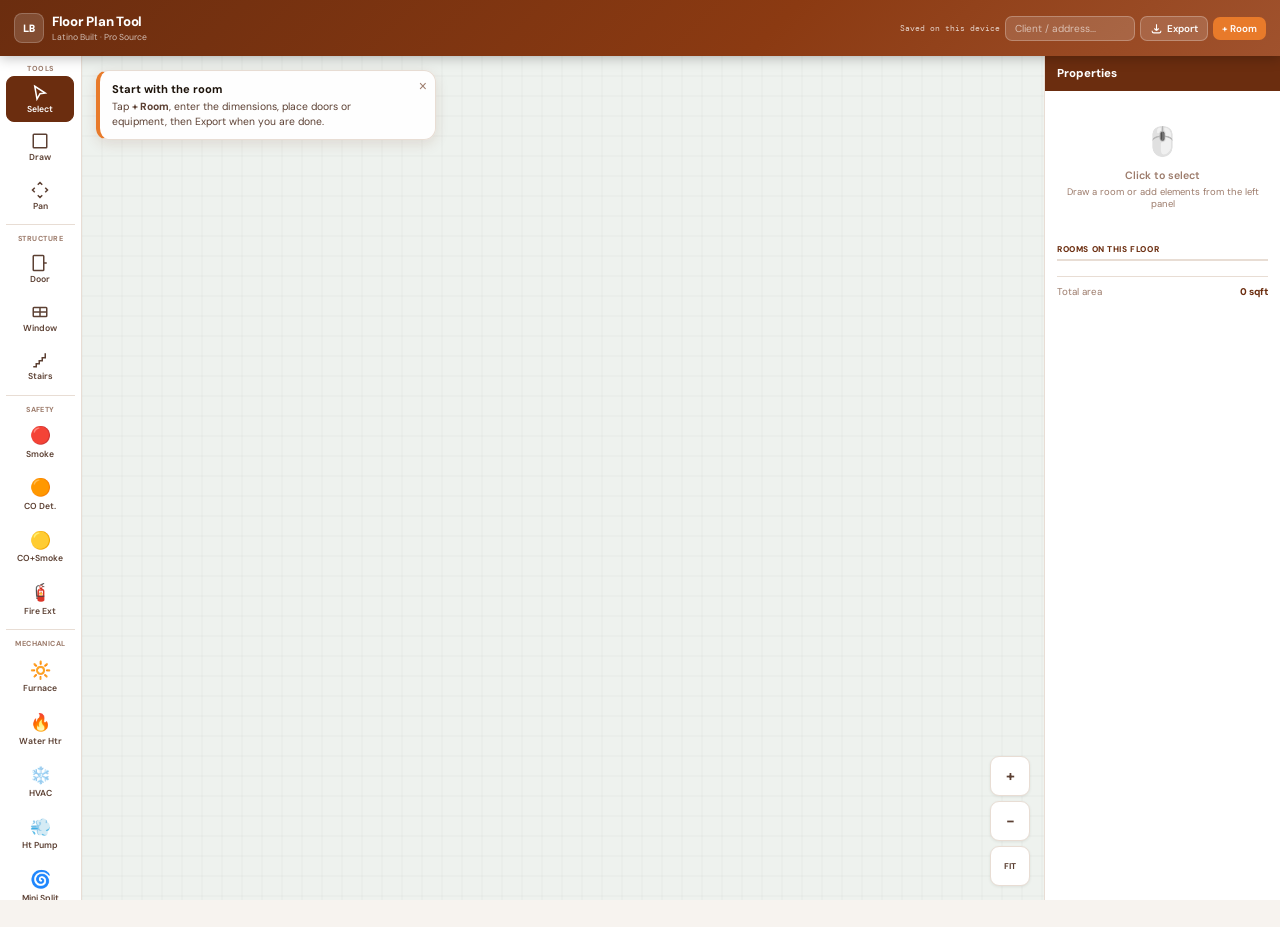
==== commit 111360da: "Match live MilePay green, orange and neutral color palette" ====
--- a/index.html
+++ b/index.html
@@ -7,15 +7,15 @@
 <link href="https://fonts.googleapis.com/css2?family=DM+Sans:wght@400;500;600;700;800&family=DM+Mono:wght@400;500&display=swap" rel="stylesheet">
 <style>
 :root{
-  --brand:#6B2D0F;--brand-mid:#8B3A12;--brand-light:#A0522D;
-  --accent:#E87A2A;--accent-light:#F59E0B;
-  --bg:#F7F3EF;--surface:#FFF;--surface2:#FDF8F4;
-  --border:#E8DDD4;--border-dark:#D4C4B0;
-  --text:#1C1209;--text2:#5C4033;--text3:#9C7B6B;
+  --brand:#12211B;--brand-mid:#193B2D;--brand-light:#24513E;
+  --accent:#FF7A1A;--accent-light:#F59E0B;
+  --bg:#F4F6F3;--surface:#FFF;--surface2:#F8FAF8;
+  --border:#DEE5DF;--border-dark:#C8D3CA;
+  --text:#14211B;--text2:#536158;--text3:#849087;
   --green:#16A34A;--red:#DC2626;--red-bg:#FEE2E2;
-  --sh-sm:0 1px 3px rgba(107,45,15,.08);
-  --sh:0 4px 12px rgba(107,45,15,.12);
-  --sh-lg:0 12px 32px rgba(107,45,15,.18);
+  --sh-sm:0 1px 3px rgba(20,33,27,.08);
+  --sh:0 4px 12px rgba(20,33,27,.12);
+  --sh-lg:0 12px 32px rgba(20,33,27,.18);
   --r:10px;--rl:14px;
   --safe-bottom: env(safe-area-inset-bottom, 0px);
 }
@@ -65,7 +65,7 @@
 .lb-icon{width:22px;height:22px;display:flex;align-items:center;justify-content:center;font-size:16px;line-height:1}
 
 /* CANVAS */
-.canvas-area{flex:1;position:relative;overflow:hidden;background:#D9D0C5}
+.canvas-area{flex:1;position:relative;overflow:hidden;background:#EEF2EE}
 #fp-canvas{position:absolute;top:0;left:0;touch-action:none}
 #fp-canvas.cur-select{cursor:default}
 #fp-canvas.cur-pan{cursor:grab}
@@ -91,7 +91,7 @@
 .rp-label{font-size:.65rem;font-weight:700;color:var(--text2);text-transform:uppercase;letter-spacing:.03em}
 .rp-input{padding:7px 9px;border:1.5px solid var(--border);border-radius:7px;font-size:.82rem;
   outline:none;font-family:inherit;color:var(--text);background:var(--surface);width:100%;transition:border-color .15s}
-.rp-input:focus{border-color:var(--accent);box-shadow:0 0 0 3px rgba(232,122,42,.12)}
+.rp-input:focus{border-color:var(--accent);box-shadow:0 0 0 3px rgba(255,122,26,.12)}
 .rp-input:disabled{background:var(--bg);color:var(--text3);font-weight:700}
 .rp-grid2{display:grid;grid-template-columns:1fr 1fr;gap:6px}
 .color-swatches{display:flex;flex-wrap:wrap;gap:4px;margin-top:2px}
@@ -101,7 +101,7 @@
 .room-item{padding:7px 9px;background:var(--surface2);border:1.5px solid var(--border);border-radius:7px;
   cursor:pointer;transition:all .12s;display:flex;align-items:center;gap:7px;font-size:.75rem}
 .room-item:hover,.room-item:active{border-color:var(--accent)}
-.room-item.sel{border-color:var(--brand);background:#FEF3EF}
+.room-item.sel{border-color:var(--brand);background:#F0F5F1}
 .room-dot{width:9px;height:9px;border-radius:3px;flex-shrink:0}
 .room-name-txt{flex:1;font-weight:700;overflow:hidden;text-overflow:ellipsis;white-space:nowrap}
 .room-sqft{color:var(--text3);font-size:.65rem}
@@ -111,7 +111,7 @@
 /* ── MOBILE BOTTOM TAB BAR ── */
 .mob-tabbar{display:none;background:var(--surface);border-top:1.5px solid var(--border);
   padding:6px 4px calc(10px + var(--safe-bottom));
-  flex-shrink:0;z-index:90;box-shadow:0 -2px 12px rgba(107,45,15,.1)}
+  flex-shrink:0;z-index:90;box-shadow:0 -2px 12px rgba(20,33,27,.1)}
 .mob-tabs{display:flex;gap:2px;justify-content:space-around}
 .mob-tab{flex:1;padding:6px 2px;border-radius:8px;border:none;background:transparent;
   font-size:.58rem;font-weight:700;color:var(--text3);display:flex;flex-direction:column;
@@ -160,7 +160,7 @@
 .mob-ps-label{font-size:.68rem;font-weight:700;color:var(--text2);text-transform:uppercase;letter-spacing:.04em;margin-bottom:5px;display:block}
 .mob-input{width:100%;padding:11px 13px;border:1.5px solid var(--border);border-radius:10px;
   font-size:.9rem;font-family:inherit;color:var(--text);background:var(--surface);outline:none;transition:border-color .15s}
-.mob-input:focus{border-color:var(--accent);box-shadow:0 0 0 3px rgba(232,122,42,.12)}
+.mob-input:focus{border-color:var(--accent);box-shadow:0 0 0 3px rgba(255,122,26,.12)}
 .mob-input-grid{display:grid;grid-template-columns:1fr 1fr;gap:10px}
 .mob-action-row{display:flex;gap:8px;margin-top:6px}
 .mob-action-row .btn{flex:1;justify-content:center;padding:11px}
@@ -189,7 +189,7 @@
 .flabel{font-size:.68rem;font-weight:700;color:var(--text2);text-transform:uppercase;letter-spacing:.04em}
 .finput{padding:10px 11px;border:1.5px solid var(--border);border-radius:8px;font-size:.88rem;
   outline:none;font-family:inherit;color:var(--text);background:var(--surface);width:100%;transition:border-color .15s}
-.finput:focus{border-color:var(--accent);box-shadow:0 0 0 3px rgba(232,122,42,.12)}
+.finput:focus{border-color:var(--accent);box-shadow:0 0 0 3px rgba(255,122,26,.12)}
 .form-actions{display:flex;gap:7px;justify-content:flex-end;margin-top:14px;padding-top:10px;border-top:1.5px solid var(--border)}
 
 /* hint bar - desktop only */
@@ -229,7 +229,7 @@
   background:var(--brand);color:#fff;
   padding:10px 16px;border-radius:99px;
   font-size:.78rem;font-weight:700;
-  box-shadow:0 4px 16px rgba(107,45,15,.35);
+  box-shadow:0 4px 16px rgba(20,33,27,.35);
   z-index:400;white-space:nowrap;
   align-items:center;gap:8px;
   animation:nudgePop .4s cubic-bezier(.32,1,.6,1);
@@ -241,7 +241,7 @@
 @keyframes nudgePop{from{opacity:0;transform:translateX(-50%) translateY(12px)}to{opacity:1;transform:translateX(-50%) translateY(0)}}
 @media(orientation:landscape){#rotate-nudge{display:none !important}}
 </style>
-<link rel="stylesheet" href="enhance.css?v=4"></head>
+<link rel="stylesheet" href="enhance.css?v=5"></head>
 <body>
 
 <!-- TOPBAR -->
@@ -417,7 +417,7 @@
           <div class="rp-row"><div class="rp-label">Text</div><input class="rp-input" id="rp-customtext" oninput="updateCustomTextVal(this.value)" placeholder="Your text..."/></div>
           <div class="rp-grid2">
             <div class="rp-row"><div class="rp-label">Size</div><input class="rp-input" id="rp-fontsize" type="number" value="13" min="8" max="36" oninput="updateProp('fontSize',parseInt(this.value));render()"/></div>
-            <div class="rp-row"><div class="rp-label">Color</div><input type="color" class="rp-input" id="rp-textcolor" value="#1C1209" style="padding:3px;height:36px" onchange="updateProp('textColor',this.value);render()"/></div>
+            <div class="rp-row"><div class="rp-label">Color</div><input type="color" class="rp-input" id="rp-textcolor" value="#14211B" style="padding:3px;height:36px" onchange="updateProp('textColor',this.value);render()"/></div>
           </div>
           <div class="rp-row" style="flex-direction:row;align-items:center;gap:8px"><input type="checkbox" id="rp-bold" onchange="updateProp('textBold',this.checked);render()" style="width:16px;height:16px;accent-color:var(--brand)"/><label class="rp-label" for="rp-bold" style="cursor:pointer">Bold</label></div>
         </div>
@@ -633,7 +633,7 @@
 function render(){
   const W=canvas.width,H=canvas.height;
   ctx.clearRect(0,0,W,H);
-  ctx.fillStyle='#D9D0C5';ctx.fillRect(0,0,W,H);
+  ctx.fillStyle='#EEF2EE';ctx.fillRect(0,0,W,H);
   ctx.save();ctx.strokeStyle='rgba(0,0,0,0.07)';ctx.lineWidth=0.5;
   const gs=GRID*view.scale,ox=view.x%gs,oy=view.y%gs;
   for(let x=ox;x<W;x+=gs){ctx.beginPath();ctx.moveTo(x,0);ctx.lineTo(x,H);ctx.stroke();}
@@ -643,13 +643,13 @@
   getRooms().forEach((r,i)=>drawRoom(r,selected&&selected.type==='room'&&selected.idx===i));
   getElems().forEach((e,i)=>drawElem(e,selected&&selected.type==='elem'&&selected.idx===i));
   if(drawing&&drawRect){
-    ctx.fillStyle='rgba(232,122,42,0.12)';ctx.strokeStyle='#E87A2A';ctx.lineWidth=2/view.scale;
+    ctx.fillStyle='rgba(255,122,26,0.12)';ctx.strokeStyle='#FF7A1A';ctx.lineWidth=2/view.scale;
     ctx.setLineDash([6/view.scale,3/view.scale]);
     ctx.fillRect(drawRect.x,drawRect.y,drawRect.w,drawRect.h);
     ctx.strokeRect(drawRect.x,drawRect.y,drawRect.w,drawRect.h);
     ctx.setLineDash([]);
     const wft=Math.round(drawRect.w/GRID),hft=Math.round(drawRect.h/GRID);
-    ctx.fillStyle='#6B2D0F';ctx.font=`bold ${12/view.scale}px DM Sans,sans-serif`;
+    ctx.fillStyle='#12211B';ctx.font=`bold ${12/view.scale}px DM Sans,sans-serif`;
     ctx.textAlign='center';ctx.fillText(`${wft}x${hft}ft`,drawRect.x+drawRect.w/2,drawRect.y+drawRect.h/2);
   }
   ctx.restore();
@@ -657,26 +657,26 @@
 
 function drawRoom(r,sel){
   const ww=sel?5:3.5;
-  ctx.shadowColor=sel?'rgba(232,122,42,0.4)':'rgba(0,0,0,0.12)';ctx.shadowBlur=sel?14:5;
+  ctx.shadowColor=sel?'rgba(255,122,26,0.4)':'rgba(0,0,0,0.12)';ctx.shadowBlur=sel?14:5;
   ctx.fillStyle=r.fill||'#FFFBEB';ctx.fillRect(r.x,r.y,r.w,r.h);
   ctx.shadowColor='transparent';ctx.shadowBlur=0;
   ctx.strokeStyle='#3D2510';ctx.lineWidth=ww;
   ctx.strokeRect(r.x+ww/2,r.y+ww/2,r.w-ww,r.h-ww);
   if(sel){
-    ctx.strokeStyle='#E87A2A';ctx.lineWidth=1.5;ctx.setLineDash([5,3]);
+    ctx.strokeStyle='#FF7A1A';ctx.lineWidth=1.5;ctx.setLineDash([5,3]);
     ctx.strokeRect(r.x-4,r.y-4,r.w+8,r.h+8);ctx.setLineDash([]);
-    ctx.fillStyle='#E87A2A';
+    ctx.fillStyle='#FF7A1A';
     [[r.x,r.y],[r.x+r.w,r.y],[r.x,r.y+r.h],[r.x+r.w,r.y+r.h]].forEach(([hx,hy])=>{ctx.beginPath();ctx.arc(hx,hy,5/view.scale,0,Math.PI*2);ctx.fill();});
   }
   const fs=Math.max(8,Math.min(13,r.w/9));
   const wft=Math.round(r.w/GRID),hft=Math.round(r.h/GRID);
   if(r.w>50&&r.h>40){
-    ctx.fillStyle='#2D1A0A';ctx.font=`700 ${fs}px DM Sans,sans-serif`;ctx.textAlign='center';ctx.textBaseline='middle';
+    ctx.fillStyle='#14211B';ctx.font=`700 ${fs}px DM Sans,sans-serif`;ctx.textAlign='center';ctx.textBaseline='middle';
     ctx.fillText(r.name||'Room',r.x+r.w/2,r.y+r.h/2-fs*0.7);
-    ctx.font=`500 ${Math.max(7,fs*0.75)}px DM Sans,sans-serif`;ctx.fillStyle='#7B5040';
+    ctx.font=`500 ${Math.max(7,fs*0.75)}px DM Sans,sans-serif`;ctx.fillStyle='#536158';
     ctx.fillText(`${wft}x${hft}ft · ${wft*hft}sqft`,r.x+r.w/2,r.y+r.h/2+fs*0.7);
   }
-  ctx.fillStyle='#7B5040';ctx.font=`500 ${Math.max(6,9/view.scale)}px DM Mono,monospace`;
+  ctx.fillStyle='#536158';ctx.font=`500 ${Math.max(6,9/view.scale)}px DM Mono,monospace`;
   ctx.textAlign='center';ctx.textBaseline='bottom';
   if(r.w>40)ctx.fillText(`${wft}ft`,r.x+r.w/2,r.y-3);
   ctx.textAlign='right';ctx.textBaseline='middle';
@@ -686,7 +686,7 @@
 function drawElem(e,sel){
   ctx.save();
   ctx.translate(e.x+e.w/2,e.y+e.h/2);ctx.rotate((e.rot||0)*Math.PI/180);ctx.translate(-e.w/2,-e.h/2);
-  const t=e.type,sc=sel?'#E87A2A':'#374151';
+  const t=e.type,sc=sel?'#FF7A1A':'#374151';
   ctx.strokeStyle=sc;ctx.lineWidth=sel?2:1.5;
   function box(fill){ctx.fillStyle=fill;ctx.fillRect(0,0,e.w,e.h);ctx.strokeRect(0,0,e.w,e.h);}
   function circle(fill,cx2,cy2,r){ctx.beginPath();ctx.arc(cx2,cy2,r,0,Math.PI*2);ctx.fillStyle=fill;ctx.fill();ctx.stroke();}
@@ -706,7 +706,7 @@
   else if(t==='water'){box('#FFF7ED');circle('#FED7AA',e.w/2,e.h*0.42,e.w*0.32);lbl('WH','#C2410C',e.h*0.22,e.w/2,e.h*0.42);ctx.fillStyle='#C2410C';ctx.fillRect(e.w*0.35,e.h*0.72,e.w*0.3,e.h*0.18);}
   else if(t==='smoke'){circle('#FEE2E2',e.w/2,e.h/2,e.w*0.46);circle('#DC2626',e.w/2,e.h/2,e.w*0.28);lbl('S','#fff',e.h*0.38,e.w/2,e.h/2);}
   else if(t==='co'){circle('#FEF3C7',e.w/2,e.h/2,e.w*0.46);circle('#D97706',e.w/2,e.h/2,e.w*0.28);lbl('CO','#fff',e.h*0.28,e.w/2,e.h/2);}
-  else if(t==='cosmoke'){circle('#FFFBEB',e.w/2,e.h/2,e.w*0.46);circle('#6B2D0F',e.w/2,e.h/2,e.w*0.28);lbl('C+S','#fff',e.h*0.22,e.w/2,e.h/2);}
+  else if(t==='cosmoke'){circle('#FFFBEB',e.w/2,e.h/2,e.w*0.46);circle('#12211B',e.w/2,e.h/2,e.w*0.28);lbl('C+S','#fff',e.h*0.22,e.w/2,e.h/2);}
   else if(t==='fireext'){box('#FEE2E2');ctx.fillStyle='#DC2626';ctx.fillRect(e.w*0.3,e.h*0.3,e.w*0.4,e.h*0.55);ctx.fillRect(e.w*0.35,e.h*0.12,e.w*0.3,e.h*0.2);lbl('EXT','#fff',e.h*0.16,e.w/2,e.h*0.6);}
   else if(t==='furnace'){box('#FFF7ED');ctx.strokeStyle='#C2410C';ctx.strokeRect(4,4,e.w-8,e.h-8);lbl('FURN','#C2410C',e.h*0.22,e.w/2,e.h*0.42);ctx.strokeStyle='#F97316';ctx.lineWidth=1.5;for(let i=0;i<3;i++){ctx.beginPath();ctx.moveTo(e.w*0.25+i*e.w*0.25,e.h*0.62);ctx.quadraticCurveTo(e.w*0.3+i*e.w*0.25,e.h*0.74,e.w*0.25+i*e.w*0.25,e.h*0.84);ctx.stroke();}}
   else if(t==='heatpump'){box('#EFF6FF');ctx.strokeStyle='#2563EB';ctx.strokeRect(4,4,e.w-8,e.h-8);lbl('HEAT PUMP','#2563EB',e.h*0.22,e.w/2,e.h/2);}
@@ -729,8 +729,8 @@
   }
   else if(t==='vapor'){box('#EFF6FF');ctx.strokeStyle='#3B82F6';ctx.lineWidth=2;ctx.setLineDash([4,3]);ctx.beginPath();ctx.moveTo(0,e.h/2);ctx.lineTo(e.w,e.h/2);ctx.stroke();ctx.setLineDash([]);}
   else if(t==='customtext'){
-    if(e.customText){ctx.fillStyle=e.textColor||'#1C1209';ctx.font=`${e.textBold?'bold ':''}${e.fontSize||13}px DM Sans,sans-serif`;ctx.textAlign='left';ctx.textBaseline='top';ctx.fillText(e.customText,2,2);}
-    if(sel){ctx.strokeStyle='#E87A2A';ctx.lineWidth=1;ctx.setLineDash([3,2]);ctx.strokeRect(0,0,e.w,e.h);ctx.setLineDash([]);}
+    if(e.customText){ctx.fillStyle=e.textColor||'#14211B';ctx.font=`${e.textBold?'bold ':''}${e.fontSize||13}px DM Sans,sans-serif`;ctx.textAlign='left';ctx.textBaseline='top';ctx.fillText(e.customText,2,2);}
+    if(sel){ctx.strokeStyle='#FF7A1A';ctx.lineWidth=1;ctx.setLineDash([3,2]);ctx.strokeRect(0,0,e.w,e.h);ctx.setLineDash([]);}
   }
   else if(t==='arrow'){
     ctx.strokeStyle=e.arrowColor||sc;ctx.lineWidth=2.5;
@@ -741,12 +741,12 @@
   else{box('#F8FAFC');}
 
   if(e.label&&t!=='customtext'&&t!=='arrow'&&e.w>20){
-    ctx.fillStyle=sel?'#E87A2A':'#5C4033';
+    ctx.fillStyle=sel?'#FF7A1A':'#536158';
     ctx.font=`600 ${Math.max(7,Math.min(10,e.w/7))}px DM Sans,sans-serif`;
     ctx.textAlign='center';ctx.textBaseline='top';
     ctx.fillText(e.label,e.w/2,e.h+3/view.scale);
   }
-  if(sel&&t!=='customtext'){ctx.strokeStyle='#E87A2A';ctx.lineWidth=1.5;ctx.setLineDash([4,3]);ctx.strokeRect(-4,-4,e.w+8,e.h+8);ctx.setLineDash([]);}
+  if(sel&&t!=='customtext'){ctx.strokeStyle='#FF7A1A';ctx.lineWidth=1.5;ctx.setLineDash([4,3]);ctx.strokeRect(-4,-4,e.w+8,e.h+8);ctx.setLineDash([]);}
   ctx.restore();
 }
 
@@ -871,7 +871,7 @@
   pushHistory();
   const cx=toWorld(canvas.width/2,canvas.height/2);
   getElems().push({type:'customtext',x:snapW(cx.x-40),y:snapW(cx.y-12),
-    w:Math.max(80,txt.length*8),h:24,label:'',customText:txt,fontSize:13,textBold:false,textColor:'#1C1209',rot:0,notes:''});
+    w:Math.max(80,txt.length*8),h:24,label:'',customText:txt,fontSize:13,textBold:false,textColor:'#14211B',rot:0,notes:''});
   selected={type:'elem',idx:getElems().length-1};
   closeAddText();closeMobDrawer();
   updatePanel();openMobPropsIfSelected();render();toast('Text added');
@@ -915,7 +915,7 @@
     const isText=el.type==='customtext',isArrow=el.type==='arrow';
     document.getElementById('rp-textprops').style.display=isText?'':'none';
     document.getElementById('rp-arrowprops').style.display=isArrow?'':'none';
-    if(isText){document.getElementById('rp-customtext').value=el.customText||'';document.getElementById('rp-fontsize').value=el.fontSize||13;document.getElementById('rp-textcolor').value=el.textColor||'#1C1209';document.getElementById('rp-bold').checked=el.textBold||false;}
+    if(isText){document.getElementById('rp-customtext').value=el.customText||'';document.getElementById('rp-fontsize').value=el.fontSize||13;document.getElementById('rp-textcolor').value=el.textColor||'#14211B';document.getElementById('rp-bold').checked=el.textBold||false;}
     if(isArrow){document.getElementById('rp-arrowlabel').value=el.arrowLabel||'';document.getElementById('rp-arrowcolor').value=el.arrowColor||'#374151';}
   }
   updateRoomList();
@@ -1017,7 +1017,7 @@
       <div class="mob-ps-section">
         <label class="mob-ps-label">Color</label>
         <div style="display:flex;flex-wrap:wrap;gap:8px;margin-top:4px">
-          ${SWATCH_FILLS.map((f,i)=>`<div onclick="updateProp('fill','${f}');buildMobProps();render()" style="width:32px;height:32px;border-radius:8px;background:${f};border:${f===r.fill?'3px solid #6B2D0F':'2px solid '+SWATCH_STROKES[i]};cursor:pointer;transform:${f===r.fill?'scale(1.2)':'scale(1)'}"></div>`).join('')}
+          ${SWATCH_FILLS.map((f,i)=>`<div onclick="updateProp('fill','${f}');buildMobProps();render()" style="width:32px;height:32px;border-radius:8px;background:${f};border:${f===r.fill?'3px solid #12211B':'2px solid '+SWATCH_STROKES[i]};cursor:pointer;transform:${f===r.fill?'scale(1.2)':'scale(1)'}"></div>`).join('')}
         </div>
       </div>
       <div class="mob-ps-section">
@@ -1100,19 +1100,19 @@
   const tc=document.createElement('canvas');tc.width=tw;tc.height=th;
   const tx=tc.getContext('2d');
   tx.fillStyle='#fff';tx.fillRect(0,0,tw,th);
-  tx.fillStyle='#6B2D0F';tx.font='bold 16px DM Sans,sans-serif';tx.textAlign='left';tx.fillText(proj+' - Floor Plan',14,26);
-  tx.fillStyle='#9C7B6B';tx.font='500 11px DM Sans,sans-serif';tx.fillText('Home Energy Assessment · '+new Date().toLocaleDateString(),14,44);
-  tx.strokeStyle='#E8DDD4';tx.lineWidth=1;tx.beginPath();tx.moveTo(0,56);tx.lineTo(tw,56);tx.stroke();
+  tx.fillStyle='#12211B';tx.font='bold 16px DM Sans,sans-serif';tx.textAlign='left';tx.fillText(proj+' - Floor Plan',14,26);
+  tx.fillStyle='#849087';tx.font='500 11px DM Sans,sans-serif';tx.fillText('Home Energy Assessment · '+new Date().toLocaleDateString(),14,44);
+  tx.strokeStyle='#DEE5DF';tx.lineWidth=1;tx.beginPath();tx.moveTo(0,56);tx.lineTo(tw,56);tx.stroke();
   const ox=-minX,oy=-minY+64;
   getRooms().forEach(r=>{
     tx.fillStyle=r.fill||'#FFFBEB';tx.fillRect(r.x+ox,r.y+oy,r.w,r.h);
     tx.strokeStyle='#3D2510';tx.lineWidth=4;tx.strokeRect(r.x+ox+2,r.y+oy+2,r.w-4,r.h-4);
     const wft=Math.round(r.w/GRID),hft=Math.round(r.h/GRID);
-    tx.fillStyle='#2D1A0A';tx.font='bold 12px DM Sans,sans-serif';tx.textAlign='center';tx.textBaseline='middle';
+    tx.fillStyle='#14211B';tx.font='bold 12px DM Sans,sans-serif';tx.textAlign='center';tx.textBaseline='middle';
     tx.fillText(r.name||'Room',r.x+ox+r.w/2,r.y+oy+r.h/2-8);
-    tx.font='500 10px DM Sans,sans-serif';tx.fillStyle='#7B5040';
+    tx.font='500 10px DM Sans,sans-serif';tx.fillStyle='#536158';
     tx.fillText(`${wft}x${hft}ft · ${wft*hft}sqft`,r.x+ox+r.w/2,r.y+oy+r.h/2+8);
-    if(r.notes){tx.font='italic 9px DM Sans,sans-serif';tx.fillStyle='#9C7B6B';tx.fillText(r.notes.substring(0,40),r.x+ox+r.w/2,r.y+oy+r.h/2+22);}
+    if(r.notes){tx.font='italic 9px DM Sans,sans-serif';tx.fillStyle='#849087';tx.fillText(r.notes.substring(0,40),r.x+ox+r.w/2,r.y+oy+r.h/2+22);}
   });
   getElems().forEach(e=>{
     const ex=e.x+ox, ey=e.y+oy, ew=e.w, eh=e.h;
@@ -1130,7 +1130,7 @@
     else if(t==='stairs'){tx.strokeStyle='#374151';for(let i=0;i<5;i++)tx.strokeRect(i*ew/5,i*eh/5,ew-i*ew/5,eh-i*eh/5);}
     else if(t==='smoke'){circle('#FEE2E2',ew/2,eh/2,ew*.46);circle('#DC2626',ew/2,eh/2,ew*.28);lbl('S','#fff',eh*.38,ew/2,eh/2);}
     else if(t==='co'){circle('#FEF3C7',ew/2,eh/2,ew*.46);circle('#D97706',ew/2,eh/2,ew*.28);lbl('CO','#fff',eh*.28,ew/2,eh/2);}
-    else if(t==='cosmoke'){circle('#FFFBEB',ew/2,eh/2,ew*.46);circle('#6B2D0F',ew/2,eh/2,ew*.28);lbl('C+S','#fff',eh*.22,ew/2,eh/2);}
+    else if(t==='cosmoke'){circle('#FFFBEB',ew/2,eh/2,ew*.46);circle('#12211B',ew/2,eh/2,ew*.28);lbl('C+S','#fff',eh*.22,ew/2,eh/2);}
     else if(t==='fireext'){box('#FEE2E2');tx.fillStyle='#DC2626';tx.fillRect(ew*.3,eh*.3,ew*.4,eh*.55);tx.fillRect(ew*.35,eh*.12,ew*.3,eh*.2);lbl('EXT','#fff',eh*.16,ew/2,eh*.6);}
     else if(t==='furnace'){box('#FFF7ED');tx.strokeStyle='#C2410C';tx.strokeRect(4,4,ew-8,eh-8);lbl('FURN','#C2410C',eh*.22,ew/2,eh*.42);}
     else if(t==='water'){box('#FFF7ED');circle('#FED7AA',ew/2,eh*.42,ew*.32);lbl('WH','#C2410C',eh*.22,ew/2,eh*.42);tx.fillStyle='#C2410C';tx.fillRect(ew*.35,eh*.72,ew*.3,eh*.18);}
@@ -1156,7 +1156,7 @@
     else if(t==='stove'){box('#F1F5F9');lbl('STOVE','#374151',eh*.3,ew/2,eh/2);}
     else if(t==='table'){box('#FEF3C7');lbl('TABLE','#92400E',eh*.35,ew/2,eh/2);}
     else if(t==='washer'){box('#F8FAFC');circle('#BFDBFE',ew/2,eh/2,ew*.35);lbl('W/D','#374151',eh*.3,ew/2,eh/2);}
-    else if(t==='customtext'&&e.customText){tx.fillStyle=e.textColor||'#1C1209';tx.font=`${e.textBold?'bold ':''}${e.fontSize||13}px Arial,sans-serif`;tx.textAlign='left';tx.textBaseline='top';tx.fillText(e.customText,2,2);}
+    else if(t==='customtext'&&e.customText){tx.fillStyle=e.textColor||'#14211B';tx.font=`${e.textBold?'bold ':''}${e.fontSize||13}px Arial,sans-serif`;tx.textAlign='left';tx.textBaseline='top';tx.fillText(e.customText,2,2);}
     else if(t==='arrow'){tx.strokeStyle='#374151';tx.lineWidth=2.5;tx.beginPath();tx.moveTo(0,eh/2);tx.lineTo(ew-10,eh/2);tx.stroke();tx.fillStyle='#374151';tx.beginPath();tx.moveTo(ew,eh/2);tx.lineTo(ew-12,eh/2-6);tx.lineTo(ew-12,eh/2+6);tx.closePath();tx.fill();if(e.arrowLabel){lbl(e.arrowLabel,'#374151',10,ew/2,eh/2-10);}}
     else{box('#F1F5F9');lbl(e.label||t,'#374151',Math.min(10,eh*.4),ew/2,eh/2);}
     tx.restore();
@@ -1188,5 +1188,5 @@
 // ── INIT ───────────────────────────────────────────────────────────
 resize();resetView();updateRoomList();
 </script>
-<script src="enhance.js?v=4"></script></body>
+<script src="enhance.js?v=5"></script></body>
 </html>
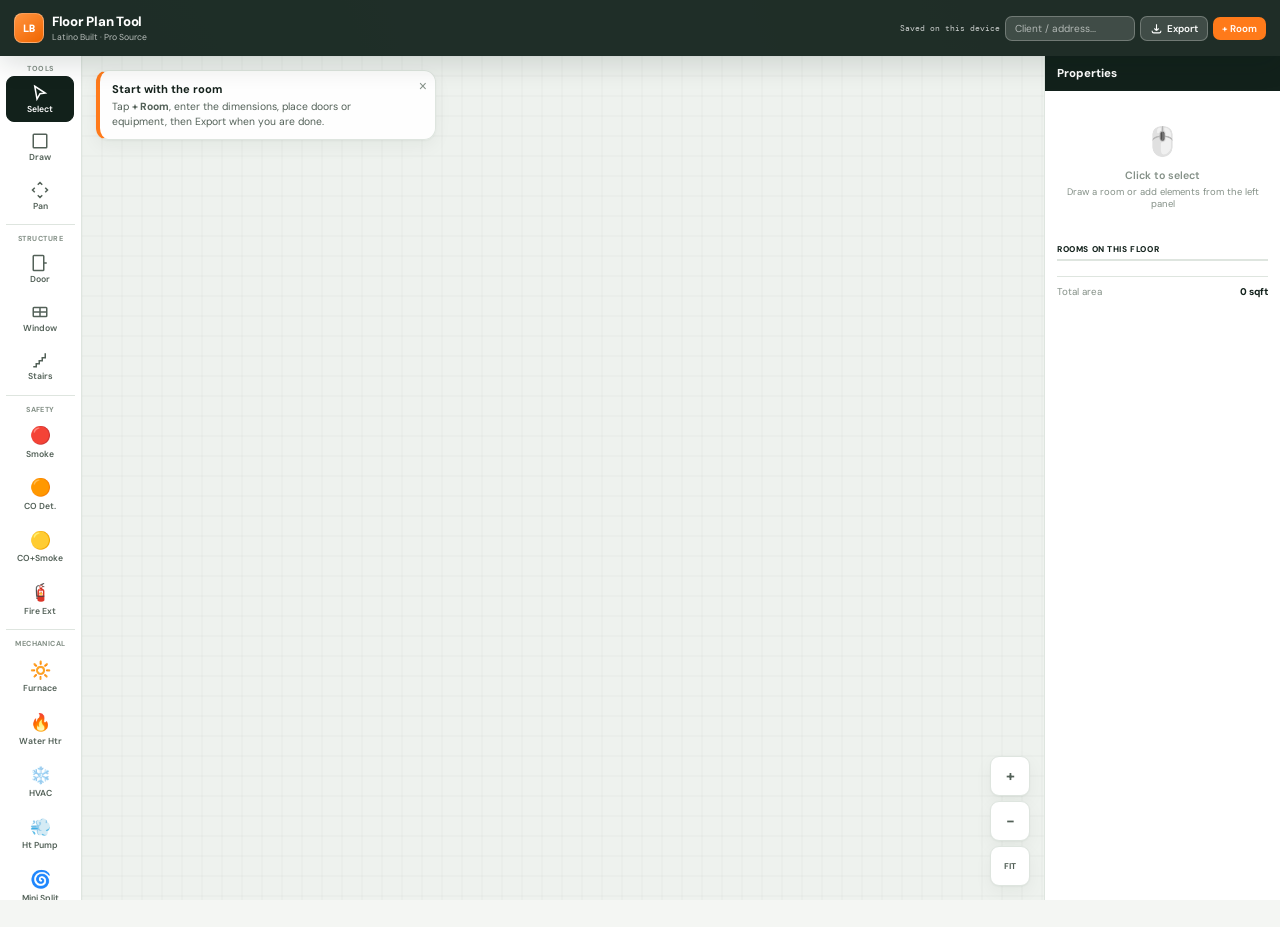
==== commit 2135cc71: "Fix field workflow calculations, input handling and export" ====
--- a/index.html
+++ b/index.html
@@ -241,7 +241,7 @@
 @keyframes nudgePop{from{opacity:0;transform:translateX(-50%) translateY(12px)}to{opacity:1;transform:translateX(-50%) translateY(0)}}
 @media(orientation:landscape){#rotate-nudge{display:none !important}}
 </style>
-<link rel="stylesheet" href="enhance.css?v=5"></head>
+<link rel="stylesheet" href="enhance.css?v=6"></head>
 <body>
 
 <!-- TOPBAR -->
@@ -380,8 +380,8 @@
           <div class="rp-title">Room</div>
           <div class="rp-row"><div class="rp-label">Name</div><input class="rp-input" id="rp-name" oninput="updateProp('name',this.value)" placeholder="Room name"/></div>
           <div class="rp-grid2">
-            <div class="rp-row"><div class="rp-label">W (ft)</div><input class="rp-input" id="rp-w" type="number" min="1" oninput="updateDim('w',this.value)"/></div>
-            <div class="rp-row"><div class="rp-label">L (ft)</div><input class="rp-input" id="rp-h" type="number" min="1" oninput="updateDim('h',this.value)"/></div>
+            <div class="rp-row"><div class="rp-label">W (ft)</div><input class="rp-input" id="rp-w" type="number" min="0.1" max="1000" step="0.1" oninput="updateDim('w',this.value)"/></div>
+            <div class="rp-row"><div class="rp-label">L (ft)</div><input class="rp-input" id="rp-h" type="number" min="0.1" max="1000" step="0.1" oninput="updateDim('h',this.value)"/></div>
           </div>
           <div class="rp-row"><div class="rp-label">Area</div><input class="rp-input" id="rp-sqft" disabled/></div>
         </div>
@@ -526,8 +526,8 @@
     </div>
     <div class="fg"><label class="flabel">Room Name</label><input class="finput" id="m-rname" placeholder="e.g. Living Room, Crawlspace..."/></div>
     <div class="fg2">
-      <div class="fg" style="margin:0"><label class="flabel">Width (ft)</label><input class="finput" id="m-rw" type="number" value="12" min="1"/></div>
-      <div class="fg" style="margin:0"><label class="flabel">Length (ft)</label><input class="finput" id="m-rl" type="number" value="10" min="1"/></div>
+      <div class="fg" style="margin:0"><label class="flabel">Width (ft)</label><input class="finput" id="m-rw" type="number" value="12" min="0.1" max="1000" step="0.1"/></div>
+      <div class="fg" style="margin:0"><label class="flabel">Length (ft)</label><input class="finput" id="m-rl" type="number" value="10" min="0.1" max="1000" step="0.1"/></div>
     </div>
     <div class="fg"><label class="flabel">Type</label>
       <select class="finput" id="m-rtype">
@@ -602,6 +602,9 @@
 const ctx=canvas.getContext('2d');
 const area=document.getElementById('canvasArea');
 const GRID=20;
+function escapeHTML(value){return String(value??'').replace(/[&<>"']/g,c=>({'&':'&amp;','<':'&lt;','>':'&gt;','"':'&quot;',"'":'&#39;'}[c]));}
+function feet(px){return Math.round(px/GRID*100)/100;}
+function roundArea(value){return Math.round(value*100)/100;}
 
 function getFloor(){return floors[curFloor];}
 function getRooms(){return getFloor().rooms;}
@@ -669,12 +672,12 @@
     [[r.x,r.y],[r.x+r.w,r.y],[r.x,r.y+r.h],[r.x+r.w,r.y+r.h]].forEach(([hx,hy])=>{ctx.beginPath();ctx.arc(hx,hy,5/view.scale,0,Math.PI*2);ctx.fill();});
   }
   const fs=Math.max(8,Math.min(13,r.w/9));
-  const wft=Math.round(r.w/GRID),hft=Math.round(r.h/GRID);
+  const wft=feet(r.w),hft=feet(r.h);
   if(r.w>50&&r.h>40){
     ctx.fillStyle='#14211B';ctx.font=`700 ${fs}px DM Sans,sans-serif`;ctx.textAlign='center';ctx.textBaseline='middle';
     ctx.fillText(r.name||'Room',r.x+r.w/2,r.y+r.h/2-fs*0.7);
     ctx.font=`500 ${Math.max(7,fs*0.75)}px DM Sans,sans-serif`;ctx.fillStyle='#536158';
-    ctx.fillText(`${wft}x${hft}ft · ${wft*hft}sqft`,r.x+r.w/2,r.y+r.h/2+fs*0.7);
+    ctx.fillText(`${wft}x${hft}ft · ${roundArea(wft*hft)}sqft`,r.x+r.w/2,r.y+r.h/2+fs*0.7);
   }
   ctx.fillStyle='#536158';ctx.font=`500 ${Math.max(6,9/view.scale)}px DM Mono,monospace`;
   ctx.textAlign='center';ctx.textBaseline='bottom';
@@ -899,9 +902,9 @@
     const r=getRooms()[selected.idx];if(!r){selected=null;updatePanel();return;}
     document.getElementById('rp-room').style.display='';
     document.getElementById('rp-name').value=r.name||'';
-    document.getElementById('rp-w').value=Math.round(r.w/GRID);
-    document.getElementById('rp-h').value=Math.round(r.h/GRID);
-    document.getElementById('rp-sqft').value=(Math.round(r.w/GRID)*Math.round(r.h/GRID))+' sq ft';
+    document.getElementById('rp-w').value=feet(r.w);
+    document.getElementById('rp-h').value=feet(r.h);
+    document.getElementById('rp-sqft').value=roundArea(feet(r.w)*feet(r.h))+' sq ft';
     document.getElementById('rp-notes').value=r.notes||'';
     document.getElementById('rp-hvac').value=r.hvac||'';
     document.getElementById('rp-insul').value=r.insul||'';
@@ -944,10 +947,10 @@
 }
 function updateDim(dim,val){
   if(!selected||selected.type!=='room')return;
-  const px=parseInt(val)*GRID;if(!px||px<GRID)return;
+  const number=Number(val);if(!Number.isFinite(number)||number<0.1||number>1000)return;const px=number*GRID;
   const r=getRooms()[selected.idx];
   if(dim==='w')r.w=px;else r.h=px;
-  document.getElementById('rp-sqft').value=(Math.round(r.w/GRID)*Math.round(r.h/GRID))+' sq ft';
+  document.getElementById('rp-sqft').value=roundArea(feet(r.w)*feet(r.h))+' sq ft';
   render();updateRoomList();
 }
 
@@ -955,17 +958,17 @@
   const list=document.getElementById('roomList');
   const rooms=getRooms();list.innerHTML='';let total=0;
   rooms.forEach((r,i)=>{
-    const wft=Math.round(r.w/GRID),hft=Math.round(r.h/GRID),sq=wft*hft;total+=sq;
+    const wft=feet(r.w),hft=feet(r.h),sq=roundArea(wft*hft);total+=sq;
     const el=document.createElement('div');
     el.className='room-item'+(selected&&selected.type==='room'&&selected.idx===i?' sel':'');
     el.innerHTML=`<div class="room-dot" style="background:${r.fill};border:1.5px solid #4B3728"></div>
-      <div class="room-name-txt">${r.name||'Room '+(i+1)}</div>
+      <div class="room-name-txt">${escapeHTML(r.name||'Room '+(i+1))}</div>
       <span class="room-sqft">${sq}sf</span>
       <button class="room-del" onclick="event.stopPropagation();selected={type:'room',idx:${i}};deleteSelected()">×</button>`;
     el.onclick=()=>{selected={type:'room',idx:i};updatePanel();openMobPropsIfSelected();render();};
     list.appendChild(el);
   });
-  document.getElementById('totalArea').textContent=total+' sqft';
+  document.getElementById('totalArea').textContent=roundArea(total)+' sqft';
 }
 
 // ── MOBILE DRAWER ──────────────────────────────────────────────────
@@ -1004,15 +1007,15 @@
     body.innerHTML=`
       <div class="mob-ps-section">
         <label class="mob-ps-label">Room Name</label>
-        <input class="mob-input" value="${r.name||''}" oninput="updateProp('name',this.value);document.getElementById('mobPsTitle').textContent=this.value||'Room';updateRoomList()" placeholder="Room name"/>
+        <input class="mob-input" value="${escapeHTML(r.name||'')}" oninput="updateProp('name',this.value);document.getElementById('mobPsTitle').textContent=this.value||'Room';updateRoomList()" placeholder="Room name"/>
       </div>
       <div class="mob-ps-section">
         <label class="mob-ps-label">Dimensions</label>
         <div class="mob-input-grid">
-          <div><label class="mob-ps-label" style="font-size:.6rem">Width (ft)</label><input class="mob-input" type="number" value="${Math.round(r.w/GRID)}" min="1" oninput="updateDim('w',this.value)"/></div>
-          <div><label class="mob-ps-label" style="font-size:.6rem">Length (ft)</label><input class="mob-input" type="number" value="${Math.round(r.h/GRID)}" min="1" oninput="updateDim('h',this.value)"/></div>
+          <div><label class="mob-ps-label" style="font-size:.6rem">Width (ft)</label><input class="mob-input" type="number" value="${feet(r.w)}" min="0.1" max="1000" step="0.1" oninput="updateDim('w',this.value)"/></div>
+          <div><label class="mob-ps-label" style="font-size:.6rem">Length (ft)</label><input class="mob-input" type="number" value="${feet(r.h)}" min="0.1" max="1000" step="0.1" oninput="updateDim('h',this.value)"/></div>
         </div>
-        <div style="margin-top:8px;font-size:.8rem;font-weight:700;color:var(--brand)">${Math.round(r.w/GRID)*Math.round(r.h/GRID)} sq ft</div>
+        <div style="margin-top:8px;font-size:.8rem;font-weight:700;color:var(--brand)">${roundArea(feet(r.w)*feet(r.h))} sq ft</div>
       </div>
       <div class="mob-ps-section">
         <label class="mob-ps-label">Color</label>
@@ -1034,7 +1037,7 @@
       </div>
       <div class="mob-ps-section">
         <label class="mob-ps-label">Field Notes</label>
-        <textarea class="mob-input" rows="4" placeholder="HVAC access, insulation condition, issues found..." style="resize:vertical" oninput="updateProp('notes',this.value)">${r.notes||''}</textarea>
+        <textarea class="mob-input" rows="4" placeholder="HVAC access, insulation condition, issues found..." style="resize:vertical" oninput="updateProp('notes',this.value)">${escapeHTML(r.notes||'')}</textarea>
       </div>`;
   } else {
     const el=getElems()[selected.idx];if(!el)return;
@@ -1043,7 +1046,7 @@
     body.innerHTML=`
       <div class="mob-ps-section">
         <label class="mob-ps-label">Label</label>
-        <input class="mob-input" value="${el.label||''}" oninput="updateElemLabel(this.value)" placeholder="Label below symbol"/>
+        <input class="mob-input" value="${escapeHTML(el.label||'')}" oninput="updateElemLabel(this.value)" placeholder="Label below symbol"/>
       </div>
       <div class="mob-ps-section">
         <label class="mob-ps-label">Rotate</label>
@@ -1053,7 +1056,7 @@
       </div>
       ${isText?`<div class="mob-ps-section">
         <label class="mob-ps-label">Text Content</label>
-        <input class="mob-input" value="${el.customText||''}" oninput="updateCustomTextVal(this.value)" placeholder="Your text..."/>
+        <input class="mob-input" value="${escapeHTML(el.customText||'')}" oninput="updateCustomTextVal(this.value)" placeholder="Your text..."/>
         <div style="display:flex;gap:10px;margin-top:8px;align-items:center">
           <label class="mob-ps-label">Size</label>
           <input type="number" class="mob-input" value="${el.fontSize||13}" min="8" max="36" style="width:70px" oninput="updateProp('fontSize',parseInt(this.value));render()"/>
@@ -1063,11 +1066,11 @@
       </div>`:''}
       ${isArrow?`<div class="mob-ps-section">
         <label class="mob-ps-label">Arrow Label</label>
-        <input class="mob-input" value="${el.arrowLabel||''}" oninput="updateProp('arrowLabel',this.value);render()" placeholder="Label..."/>
+        <input class="mob-input" value="${escapeHTML(el.arrowLabel||'')}" oninput="updateProp('arrowLabel',this.value);render()" placeholder="Label..."/>
       </div>`:''}
       <div class="mob-ps-section">
         <label class="mob-ps-label">Field Notes</label>
-        <textarea class="mob-input" rows="3" placeholder="Notes about this element..." style="resize:vertical" oninput="updateProp('notes',this.value)">${el.notes||''}</textarea>
+        <textarea class="mob-input" rows="3" placeholder="Notes about this element..." style="resize:vertical" oninput="updateProp('notes',this.value)">${escapeHTML(el.notes||'')}</textarea>
       </div>`;
   }
 }
@@ -1078,8 +1081,9 @@
 document.getElementById('addRoomOverlay').addEventListener('click',e=>{if(e.target===document.getElementById('addRoomOverlay'))closeAddRoom();});
 function confirmAddRoom(){
   const name=document.getElementById('m-rname').value||'New Room';
-  const w=parseInt(document.getElementById('m-rw').value)||12;
-  const h=parseInt(document.getElementById('m-rl').value)||10;
+  const w=Number(document.getElementById('m-rw').value);
+  const h=Number(document.getElementById('m-rl').value);
+  if(!Number.isFinite(w)||!Number.isFinite(h)||w<0.1||h<0.1||w>1000||h>1000){toast('Enter room dimensions between 0.1 and 1,000 feet');return;}
   const type=document.getElementById('m-rtype').value;
   const fill=FILLS[type]||SWATCH_FILLS[0];
   pushHistory();
@@ -1097,8 +1101,9 @@
   const pad=60,minX=Math.min(...all.map(r=>r.x))-pad,minY=Math.min(...all.map(r=>r.y))-pad;
   const maxX=Math.max(...all.map(r=>r.x+r.w))+pad,maxY=Math.max(...all.map(r=>r.y+r.h))+pad;
   const tw=Math.max(800,maxX-minX),th=Math.max(600,maxY-minY)+80;
-  const tc=document.createElement('canvas');tc.width=tw;tc.height=th;
-  const tx=tc.getContext('2d');
+  const scale=Math.min(1,4096/tw,4096/th);
+  const tc=document.createElement('canvas');tc.width=Math.ceil(tw*scale);tc.height=Math.ceil(th*scale);
+  const tx=tc.getContext('2d');tx.scale(scale,scale);
   tx.fillStyle='#fff';tx.fillRect(0,0,tw,th);
   tx.fillStyle='#12211B';tx.font='bold 16px DM Sans,sans-serif';tx.textAlign='left';tx.fillText(proj+' - Floor Plan',14,26);
   tx.fillStyle='#849087';tx.font='500 11px DM Sans,sans-serif';tx.fillText('Home Energy Assessment · '+new Date().toLocaleDateString(),14,44);
@@ -1107,11 +1112,11 @@
   getRooms().forEach(r=>{
     tx.fillStyle=r.fill||'#FFFBEB';tx.fillRect(r.x+ox,r.y+oy,r.w,r.h);
     tx.strokeStyle='#3D2510';tx.lineWidth=4;tx.strokeRect(r.x+ox+2,r.y+oy+2,r.w-4,r.h-4);
-    const wft=Math.round(r.w/GRID),hft=Math.round(r.h/GRID);
+    const wft=feet(r.w),hft=feet(r.h);
     tx.fillStyle='#14211B';tx.font='bold 12px DM Sans,sans-serif';tx.textAlign='center';tx.textBaseline='middle';
     tx.fillText(r.name||'Room',r.x+ox+r.w/2,r.y+oy+r.h/2-8);
     tx.font='500 10px DM Sans,sans-serif';tx.fillStyle='#536158';
-    tx.fillText(`${wft}x${hft}ft · ${wft*hft}sqft`,r.x+ox+r.w/2,r.y+oy+r.h/2+8);
+    tx.fillText(`${wft}x${hft}ft · ${roundArea(wft*hft)}sqft`,r.x+ox+r.w/2,r.y+oy+r.h/2+8);
     if(r.notes){tx.font='italic 9px DM Sans,sans-serif';tx.fillStyle='#849087';tx.fillText(r.notes.substring(0,40),r.x+ox+r.w/2,r.y+oy+r.h/2+22);}
   });
   getElems().forEach(e=>{
@@ -1163,7 +1168,11 @@
   });
   const link=document.createElement('a');
   link.download=proj.replace(/\s+/g,'_')+'_floor_plan.png';
-  link.href=tc.toDataURL('image/png');link.click();toast('Exported!');
+  tc.toBlob(blob=>{
+    if(!blob){toast('Unable to export. Please try again.');return;}
+    const url=URL.createObjectURL(blob);link.href=url;document.body.appendChild(link);link.click();link.remove();
+    setTimeout(()=>URL.revokeObjectURL(url),60000);toast('Exported!');
+  },'image/png');
 }
 
 function toast(msg){const t=document.getElementById('toast');t.textContent=msg;t.classList.add('show');setTimeout(()=>t.classList.remove('show'),2500);}
@@ -1188,5 +1197,6 @@
 // ── INIT ───────────────────────────────────────────────────────────
 resize();resetView();updateRoomList();
 </script>
-<script src="enhance.js?v=5"></script></body>
+<script src="enhance.js?v=6"></script></body>
 </html>
+
--- a/enhance.css
+++ b/enhance.css
@@ -1,11 +1,11 @@
-:root{--brand:#6B2D0F;--brand-mid:#8B3A12;--brand-light:#A0522D;--accent:#E87A2A;--bg:#F7F3EF;--surface:#FFF;--surface2:#FDF8F4;--border:#E8DDD4;--border-dark:#D4C4B0;--text:#1C1209;--text2:#5C4033;--text3:#9C7B6B}
+:root{--brand:#12211B;--brand-mid:#193B2D;--brand-light:#24513E;--accent:#FF7A1A;--bg:#F4F6F3;--surface:#FFF;--surface2:#F8FAF8;--border:#DEE5DF;--border-dark:#C8D3CA;--text:#14211B;--text2:#536158;--text3:#849087}
 .topbar{height:56px;padding:0 14px;box-shadow:0 2px 12px rgba(0,0,0,.25)}
 .topbar-icon{display:flex;align-items:center;justify-content:center;color:#fff;font-family:'DM Mono',monospace;font-size:.72rem;font-weight:700;border:1px solid rgba(255,255,255,.2)}
 .topbar-title{font-size:.95rem;font-weight:800}.topbar-sub{font-size:.62rem;opacity:.68}
 .app-body{height:calc(100vh - 56px);height:calc(100dvh - 56px)}
 .left-bar{width:82px;padding:8px 6px;gap:4px}.lb-btn{width:68px;padding:7px 4px;font-size:.62rem}.lb-icon{font-size:17px}
 .right-panel{width:236px}.rp-body{padding:12px}.rp-input{min-height:40px;background:#fff}
-.lb-start-tip{position:absolute;left:14px;top:14px;z-index:20;max-width:340px;background:rgba(255,255,255,.96);border:1.5px solid var(--border);border-left:4px solid var(--accent);border-radius:12px;padding:10px 38px 10px 12px;box-shadow:0 4px 14px rgba(107,45,15,.12);color:var(--text2);font-size:.74rem;line-height:1.45}
+.lb-start-tip{position:absolute;left:14px;top:14px;z-index:20;max-width:340px;background:rgba(255,255,255,.96);border:1.5px solid var(--border);border-left:4px solid var(--accent);border-radius:12px;padding:10px 38px 10px 12px;box-shadow:0 4px 14px rgba(20,33,27,.12);color:var(--text2);font-size:.74rem;line-height:1.45}
 .lb-start-tip strong{display:block;color:var(--text);font-size:.8rem;margin-bottom:2px}.lb-start-tip button{position:absolute;right:8px;top:7px;border:0;background:transparent;color:var(--text3);font-size:1rem;cursor:pointer}
 .lb-save-state{font-family:'DM Mono',monospace;font-size:.6rem;color:rgba(255,255,255,.78);white-space:nowrap}
 .mob-tabs{overflow-x:auto;justify-content:flex-start;scrollbar-width:none;padding-bottom:1px}.mob-tabs::-webkit-scrollbar{display:none}.mob-tab{min-width:78px;flex:0 0 78px;padding:7px 4px}
@@ -16,4 +16,17 @@
  .mob-tool-row{gap:5px;padding:7px 8px}.mob-tool-btn{min-height:44px;font-size:.66rem}.mob-elem-btn{min-height:70px;font-size:.66rem}.mob-input{font-size:16px!important;min-height:46px}
  .watermark{display:none}
 }
-@media(max-width:430px){.topbar-sub{display:none}.proj-input{width:92px}.btn-ghost{padding-left:8px;padding-right:8px}.btn-primary{padding-left:9px;padding-right:9px}}+@media(max-width:430px){.topbar-sub{display:none}.proj-input{width:92px}.btn-ghost{padding-left:8px;padding-right:8px}.btn-primary{padding-left:9px;padding-right:9px}}
+/* Shared palette sampled from the live MilePay layout. */
+:root{--brand:#12211B;--brand-mid:#193B2D;--brand-light:#24513E;--accent:#FF7A1A;--accent-light:#FFB36B;--bg:#F4F6F3;--surface:#FFFFFF;--surface2:#F8FAF8;--border:#DEE5DF;--border-dark:#C8D3CA;--text:#14211B;--text2:#536158;--text3:#849087;--sh-sm:0 1px 2px rgba(20,33,27,.04),0 6px 18px rgba(20,33,27,.05);--sh:0 12px 30px rgba(20,33,27,.09);--sh-lg:0 24px 70px rgba(10,25,18,.20)}
+body{background:radial-gradient(circle at 90% -10%,rgba(255,122,26,.10),transparent 480px),radial-gradient(circle at 0% 18%,rgba(38,104,75,.08),transparent 544px),var(--bg);color:var(--text)}
+.topbar{background:rgba(18,33,27,.94);box-shadow:0 8px 28px rgba(10,25,18,.14)}
+.topbar-icon{background:linear-gradient(145deg,#FF933F,#F16600);color:#fff;border:1px solid rgba(255,255,255,.3)}
+.card,.mode-card,.question-card,.result-card,.score-card{background:#fff;border-color:var(--border);box-shadow:var(--sh-sm)}
+.btn-primary,.calc-btn,.btn-import{background:var(--accent);color:#fff}
+.btn-primary:active,.calc-btn:hover,.btn-import:hover{background:#F16600}
+.lb-start-tip,.lb-quickstart{box-shadow:var(--sh-sm);border-color:var(--border);border-left-color:var(--accent)}
+.rebate-disclaimer,#lb-program-note{background:var(--surface2)!important;border-color:var(--border)!important;color:var(--text2)!important}
+#lb-program-note{border-left-color:var(--accent)!important}
+.canvas-area{background:#EEF2EE}.room-item.sel{background:#F0F5F1}
+
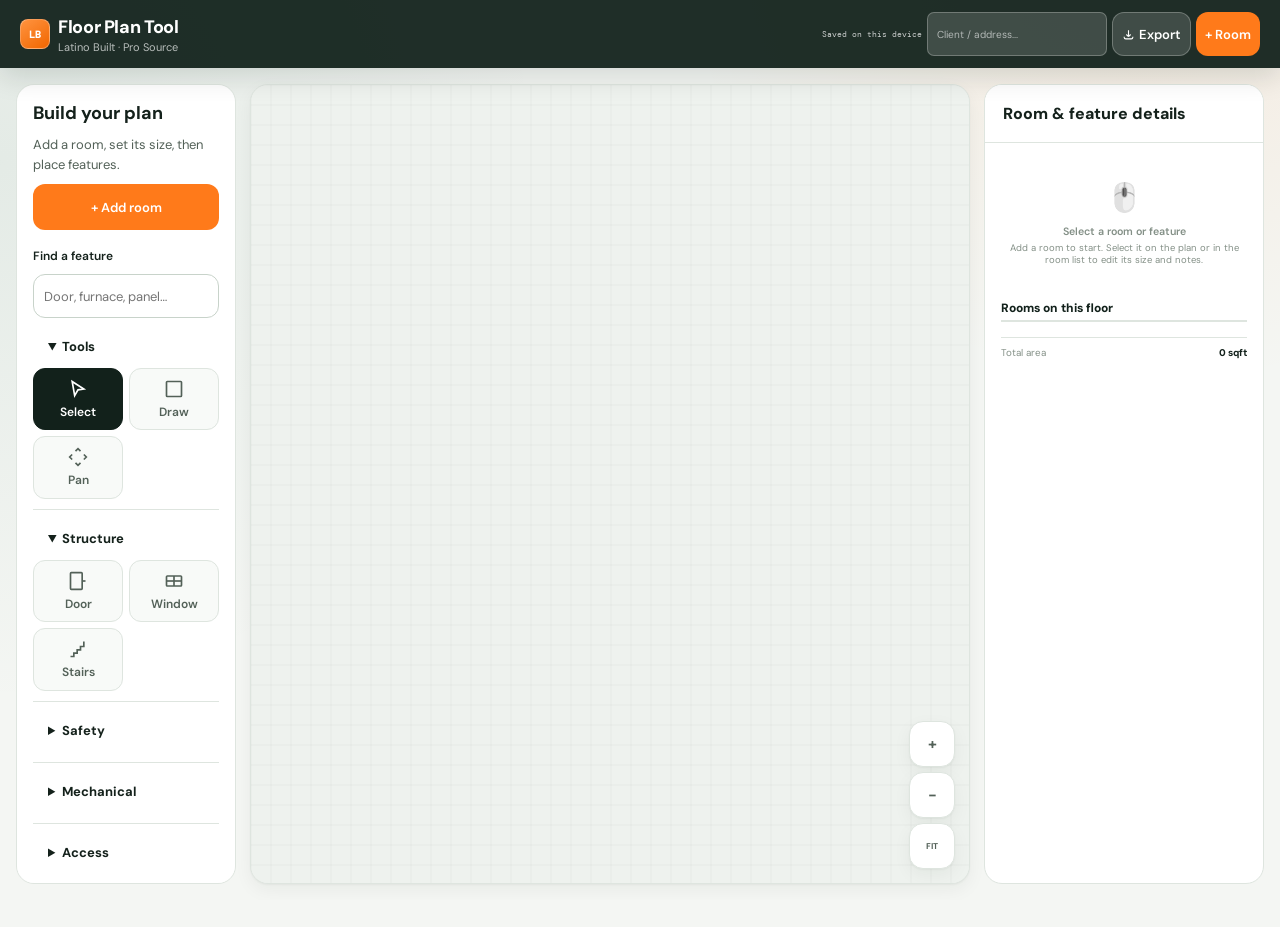
==== commit 504f3356: "Modernize plan workspace with grouped searchable features and nonoverlapping room placement" ====
--- a/index.html
+++ b/index.html
@@ -241,7 +241,7 @@
 @keyframes nudgePop{from{opacity:0;transform:translateX(-50%) translateY(12px)}to{opacity:1;transform:translateX(-50%) translateY(0)}}
 @media(orientation:landscape){#rotate-nudge{display:none !important}}
 </style>
-<link rel="stylesheet" href="enhance.css?v=6"></head>
+<link rel="stylesheet" href="enhance.css?v=7"></head>
 <body>
 
 <!-- TOPBAR -->
@@ -267,9 +267,8 @@
 <div class="app-body">
 
   <!-- LEFT SIDEBAR (desktop) -->
-  <div class="left-bar" id="leftBar">
-    <div class="lb-group">
-      <div class="lb-label">Tools</div>
+  <aside class="left-bar" id="leftBar" aria-label="Plan tools"><div class="tool-heading">Build your plan</div><p class="tool-help">Add a room, set its size, then place features.</p><button class="btn btn-primary" onclick="openAddRoom()">+ Add room</button><label class="feature-label" for="feature-search">Find a feature</label><input id="feature-search" type="search" placeholder="Door, furnace, panel…"><div id="feature-empty" role="status" hidden>No matching features</div>
+    <details class="lb-group" open><summary>Tools</summary><div class="feature-buttons">
       <button class="lb-btn active" id="tb-select" onclick="setTool('select')">
         <svg viewBox="0 0 24 24" fill="none" stroke="currentColor" stroke-width="2"><path d="M5 3l14 9-7 1-4 7z"/></svg>Select
       </button>
@@ -278,23 +277,17 @@
       </button>
       <button class="lb-btn" id="tb-pan" onclick="setTool('pan')">
         <svg viewBox="0 0 24 24" fill="none" stroke="currentColor" stroke-width="2"><path d="M5 9l-3 3 3 3M9 5l3-3 3 3M15 19l-3 3-3-3M19 9l3 3-3 3M12 12v.01"/></svg>Pan
-      </button>
-    </div>
-    <div class="lb-group">
-      <div class="lb-label">Structure</div>
+      </button></div></details>
+    <details class="lb-group" open><summary>Structure</summary><div class="feature-buttons">
       <button class="lb-btn" onclick="addElement('door')"><svg viewBox="0 0 24 24" fill="none" stroke="currentColor" stroke-width="2"><rect x="3" y="2" width="14" height="20" rx="1"/><path d="M17 12h4"/></svg>Door</button>
       <button class="lb-btn" onclick="addElement('window')"><svg viewBox="0 0 24 24" fill="none" stroke="currentColor" stroke-width="2"><rect x="3" y="6" width="18" height="12" rx="1"/><line x1="12" y1="6" x2="12" y2="18"/><line x1="3" y1="12" x2="21" y2="12"/></svg>Window</button>
-      <button class="lb-btn" onclick="addElement('stairs')"><svg viewBox="0 0 24 24" fill="none" stroke="currentColor" stroke-width="2"><path d="M3 21h4v-4h4v-4h4v-4h4V3"/></svg>Stairs</button>
-    </div>
-    <div class="lb-group">
-      <div class="lb-label">Safety</div>
+      <button class="lb-btn" onclick="addElement('stairs')"><svg viewBox="0 0 24 24" fill="none" stroke="currentColor" stroke-width="2"><path d="M3 21h4v-4h4v-4h4v-4h4V3"/></svg>Stairs</button></div></details>
+    <details class="lb-group"><summary>Safety</summary><div class="feature-buttons">
       <button class="lb-btn" onclick="addElement('smoke')"><div class="lb-icon">🔴</div>Smoke</button>
       <button class="lb-btn" onclick="addElement('co')"><div class="lb-icon">🟠</div>CO Det.</button>
       <button class="lb-btn" onclick="addElement('cosmoke')"><div class="lb-icon">🟡</div>CO+Smoke</button>
-      <button class="lb-btn" onclick="addElement('fireext')"><div class="lb-icon">🧯</div>Fire Ext</button>
-    </div>
-    <div class="lb-group">
-      <div class="lb-label">Mechanical</div>
+      <button class="lb-btn" onclick="addElement('fireext')"><div class="lb-icon">🧯</div>Fire Ext</button></div></details>
+    <details class="lb-group"><summary>Mechanical</summary><div class="feature-buttons">
       <button class="lb-btn" onclick="addElement('furnace')"><div class="lb-icon">🔆</div>Furnace</button>
       <button class="lb-btn" onclick="addElement('water')"><div class="lb-icon">🔥</div>Water Htr</button>
       <button class="lb-btn" onclick="addElement('hvac')"><div class="lb-icon">❄️</div>HVAC</button>
@@ -303,43 +296,32 @@
       <button class="lb-btn" onclick="addElement('outfan')"><div class="lb-icon">🔄</div>Ext Fan</button>
       <button class="lb-btn" onclick="addElement('exhaust')"><div class="lb-icon">⬆️</div>Exhaust</button>
       <button class="lb-btn" onclick="addElement('vent')"><div class="lb-icon">▦</div>Vent/Reg</button>
-      <button class="lb-btn" onclick="addElement('ductwork')"><div class="lb-icon">━</div>Ductwork</button>
-    </div>
-    <div class="lb-group">
-      <div class="lb-label">Access</div>
+      <button class="lb-btn" onclick="addElement('ductwork')"><div class="lb-icon">━</div>Ductwork</button></div></details>
+    <details class="lb-group"><summary>Access</summary><div class="feature-buttons">
       <button class="lb-btn" onclick="addElement('crawlentry')"><div class="lb-icon">🔲</div>Crawl Entry</button>
       <button class="lb-btn" onclick="addElement('atticentry')"><div class="lb-icon">🔳</div>Attic Entry</button>
       <button class="lb-btn" onclick="addElement('electrical')"><div class="lb-icon">⚡</div>Elec Panel</button>
-      <button class="lb-btn" onclick="addElement('gasmeter')"><div class="lb-icon">🟦</div>Gas Meter</button>
-    </div>
-    <div class="lb-group">
-      <div class="lb-label">Insulation</div>
+      <button class="lb-btn" onclick="addElement('gasmeter')"><div class="lb-icon">🟦</div>Gas Meter</button></div></details>
+    <details class="lb-group"><summary>Insulation</summary><div class="feature-buttons">
       <button class="lb-btn" onclick="addElement('insul_wall')"><div class="lb-icon">🧱</div>Wall</button>
       <button class="lb-btn" onclick="addElement('insul_ceil')"><div class="lb-icon">⬜</div>Ceiling</button>
       <button class="lb-btn" onclick="addElement('insul_floor')"><div class="lb-icon">▬</div>Floor</button>
-      <button class="lb-btn" onclick="addElement('vapor')"><div class="lb-icon">💧</div>Vapor Barr</button>
-    </div>
-    <div class="lb-group">
-      <div class="lb-label">Furnish</div>
+      <button class="lb-btn" onclick="addElement('vapor')"><div class="lb-icon">💧</div>Vapor Barr</button></div></details>
+    <details class="lb-group"><summary>Furnish</summary><div class="feature-buttons">
       <button class="lb-btn" onclick="addElement('sofa')"><div class="lb-icon">🛋️</div>Sofa</button>
       <button class="lb-btn" onclick="addElement('bed')"><div class="lb-icon">🛏️</div>Bed</button>
       <button class="lb-btn" onclick="addElement('toilet')"><div class="lb-icon">🚽</div>Toilet</button>
       <button class="lb-btn" onclick="addElement('sink')"><div class="lb-icon">🚿</div>Sink</button>
       <button class="lb-btn" onclick="addElement('stove')"><div class="lb-icon">🍳</div>Stove</button>
       <button class="lb-btn" onclick="addElement('table')"><div class="lb-icon">🪑</div>Table</button>
-      <button class="lb-btn" onclick="addElement('washer')"><div class="lb-icon">🧺</div>W/D</button>
-    </div>
-    <div class="lb-group">
-      <div class="lb-label">Text</div>
+      <button class="lb-btn" onclick="addElement('washer')"><div class="lb-icon">🧺</div>W/D</button></div></details>
+    <details class="lb-group"><summary>Text</summary><div class="feature-buttons">
       <button class="lb-btn" onclick="addCustomText()"><svg viewBox="0 0 24 24" fill="none" stroke="currentColor" stroke-width="2"><path d="M4 7V4h16v3M9 20h6M12 4v16"/></svg>Add Text</button>
-      <button class="lb-btn" onclick="addElement('arrow')"><svg viewBox="0 0 24 24" fill="none" stroke="currentColor" stroke-width="2"><path d="M5 12h14M12 5l7 7-7 7"/></svg>Arrow</button>
-    </div>
-    <div class="lb-group">
-      <div class="lb-label">Edit</div>
+      <button class="lb-btn" onclick="addElement('arrow')"><svg viewBox="0 0 24 24" fill="none" stroke="currentColor" stroke-width="2"><path d="M5 12h14M12 5l7 7-7 7"/></svg>Arrow</button></div></details>
+    <details class="lb-group" open><summary>Edit</summary><div class="feature-buttons">
       <button class="lb-btn" onclick="undo()"><svg viewBox="0 0 24 24" fill="none" stroke="currentColor" stroke-width="2"><path d="M3 10h10a5 5 0 010 10H9M3 10l4-4M3 10l4 4"/></svg>Undo</button>
-      <button class="lb-btn" onclick="deleteSelected()"><svg viewBox="0 0 24 24" fill="none" stroke="currentColor" stroke-width="2"><path d="M19 7l-.867 12.142A2 2 0 0116.138 21H7.862a2 2 0 01-1.995-1.858L5 7m5 4v6m4-6v6m1-10V4a1 1 0 00-1-1h-4a1 1 0 00-1 1v3M4 7h16"/></svg>Delete</button>
-    </div>
-  </div>
+      <button class="lb-btn" onclick="deleteSelected()"><svg viewBox="0 0 24 24" fill="none" stroke="currentColor" stroke-width="2"><path d="M19 7l-.867 12.142A2 2 0 0116.138 21H7.862a2 2 0 01-1.995-1.858L5 7m5 4v6m4-6v6m1-10V4a1 1 0 00-1-1h-4a1 1 0 00-1 1v3M4 7h16"/></svg>Delete</button></div></details>
+  </aside>
 
   <!-- CANVAS AREA -->
   <div class="canvas-area" id="canvasArea">
@@ -368,20 +350,20 @@
 
   <!-- RIGHT PANEL (desktop) -->
   <div class="right-panel">
-    <div class="rp-hdr">Properties</div>
+    <div class="rp-hdr">Room & feature details</div>
     <div class="rp-body">
       <div id="rp-empty" style="text-align:center;padding:20px 5px;color:var(--text3)">
         <div style="font-size:2rem;margin-bottom:8px">🖱️</div>
-        <div style="font-size:.76rem;font-weight:600;margin-bottom:4px">Click to select</div>
-        <div style="font-size:.68rem">Draw a room or add elements from the left panel</div>
+        <div style="font-size:.76rem;font-weight:600;margin-bottom:4px">Select a room or feature</div>
+        <div style="font-size:.68rem">Add a room to start. Select it on the plan or in the room list to edit its size and notes.</div>
       </div>
       <div id="rp-room" style="display:none">
         <div class="rp-section">
           <div class="rp-title">Room</div>
           <div class="rp-row"><div class="rp-label">Name</div><input class="rp-input" id="rp-name" oninput="updateProp('name',this.value)" placeholder="Room name"/></div>
           <div class="rp-grid2">
-            <div class="rp-row"><div class="rp-label">W (ft)</div><input class="rp-input" id="rp-w" type="number" min="0.1" max="1000" step="0.1" oninput="updateDim('w',this.value)"/></div>
-            <div class="rp-row"><div class="rp-label">L (ft)</div><input class="rp-input" id="rp-h" type="number" min="0.1" max="1000" step="0.1" oninput="updateDim('h',this.value)"/></div>
+            <div class="rp-row"><div class="rp-label">Width (ft)</div><input class="rp-input" id="rp-w" type="number" min="0.1" max="1000" step="0.1" oninput="updateDim('w',this.value)"/></div>
+            <div class="rp-row"><div class="rp-label">Length (ft)</div><input class="rp-input" id="rp-h" type="number" min="0.1" max="1000" step="0.1" oninput="updateDim('h',this.value)"/></div>
           </div>
           <div class="rp-row"><div class="rp-label">Area</div><input class="rp-input" id="rp-sqft" disabled/></div>
         </div>
@@ -493,7 +475,7 @@
 <div class="mob-props-sheet" id="mobPropsSheet">
   <div class="mob-ps-handle"></div>
   <div class="mob-ps-hdr">
-    <div class="mob-ps-title" id="mobPsTitle">Properties</div>
+    <div class="mob-ps-title" id="mobPsTitle">Room & feature details</div>
     <div style="display:flex;gap:8px">
       <button class="btn btn-danger btn-sm" onclick="deleteSelected();closeMobProps()">Delete</button>
       <button class="mob-drawer-close" onclick="closeMobProps()">✕</button>
@@ -663,7 +645,7 @@
   ctx.shadowColor=sel?'rgba(255,122,26,0.4)':'rgba(0,0,0,0.12)';ctx.shadowBlur=sel?14:5;
   ctx.fillStyle=r.fill||'#FFFBEB';ctx.fillRect(r.x,r.y,r.w,r.h);
   ctx.shadowColor='transparent';ctx.shadowBlur=0;
-  ctx.strokeStyle='#3D2510';ctx.lineWidth=ww;
+  ctx.strokeStyle='#193B2D';ctx.lineWidth=ww;
   ctx.strokeRect(r.x+ww/2,r.y+ww/2,r.w-ww,r.h-ww);
   if(sel){
     ctx.strokeStyle='#FF7A1A';ctx.lineWidth=1.5;ctx.setLineDash([5,3]);
@@ -798,7 +780,7 @@
     pushHistory();
     const idx=getRooms().length%SWATCH_FILLS.length;
     getRooms().push({x:drawRect.x,y:drawRect.y,w:drawRect.w,h:drawRect.h,
-      name:'Room '+(getRooms().length+1),fill:SWATCH_FILLS[idx],stroke:'#4B3728',notes:'',hvac:'',insul:'',type:'other'});
+      name:'Room '+(getRooms().length+1),fill:SWATCH_FILLS[idx],stroke:'#24513E',notes:'',hvac:'',insul:'',type:'other'});
     selected={type:'room',idx:getRooms().length-1};
     updatePanel();updateRoomList();openMobPropsIfSelected();
   }
@@ -961,7 +943,7 @@
     const wft=feet(r.w),hft=feet(r.h),sq=roundArea(wft*hft);total+=sq;
     const el=document.createElement('div');
     el.className='room-item'+(selected&&selected.type==='room'&&selected.idx===i?' sel':'');
-    el.innerHTML=`<div class="room-dot" style="background:${r.fill};border:1.5px solid #4B3728"></div>
+    el.innerHTML=`<div class="room-dot" style="background:${r.fill};border:1.5px solid #24513E"></div>
       <div class="room-name-txt">${escapeHTML(r.name||'Room '+(i+1))}</div>
       <span class="room-sqft">${sq}sf</span>
       <button class="room-del" onclick="event.stopPropagation();selected={type:'room',idx:${i}};deleteSelected()">×</button>`;
@@ -1087,10 +1069,11 @@
   const type=document.getElementById('m-rtype').value;
   const fill=FILLS[type]||SWATCH_FILLS[0];
   pushHistory();
-  const rooms=getRooms(),off=rooms.length*GRID;
-  rooms.push({x:2*GRID+off%120,y:2*GRID+Math.floor(off/120)*GRID,w:w*GRID,h:h*GRID,name,fill,stroke:'#4B3728',type,notes:'',hvac:'',insul:''});
+  const rooms=getRooms();
+  const nextX=rooms.length?Math.max(...rooms.map(r=>r.x+r.w))+GRID:2*GRID;
+  rooms.push({x:nextX,y:2*GRID,w:w*GRID,h:h*GRID,name,fill,stroke:'#24513E',type,notes:'',hvac:'',insul:''});
   selected={type:'room',idx:rooms.length-1};
-  closeAddRoom();updatePanel();updateRoomList();openMobPropsIfSelected();render();toast(name+' added');
+  closeAddRoom();updatePanel();updateRoomList();openMobPropsIfSelected();resetView();render();toast(name+' added');
 }
 
 // ── EXPORT ─────────────────────────────────────────────────────────
@@ -1111,7 +1094,7 @@
   const ox=-minX,oy=-minY+64;
   getRooms().forEach(r=>{
     tx.fillStyle=r.fill||'#FFFBEB';tx.fillRect(r.x+ox,r.y+oy,r.w,r.h);
-    tx.strokeStyle='#3D2510';tx.lineWidth=4;tx.strokeRect(r.x+ox+2,r.y+oy+2,r.w-4,r.h-4);
+    tx.strokeStyle='#193B2D';tx.lineWidth=4;tx.strokeRect(r.x+ox+2,r.y+oy+2,r.w-4,r.h-4);
     const wft=feet(r.w),hft=feet(r.h);
     tx.fillStyle='#14211B';tx.font='bold 12px DM Sans,sans-serif';tx.textAlign='center';tx.textBaseline='middle';
     tx.fillText(r.name||'Room',r.x+ox+r.w/2,r.y+oy+r.h/2-8);
@@ -1197,6 +1180,6 @@
 // ── INIT ───────────────────────────────────────────────────────────
 resize();resetView();updateRoomList();
 </script>
-<script src="enhance.js?v=6"></script></body>
+<script src="enhance.js?v=7"></script></body>
 </html>
 
--- a/enhance.css
+++ b/enhance.css
@@ -30,3 +30,8 @@
 #lb-program-note{border-left-color:var(--accent)!important}
 .canvas-area{background:#EEF2EE}.room-item.sel{background:#F0F5F1}
 
+
+/* Comfortable field workspace, with features grouped until needed. */
+.topbar{height:68px;padding:0 20px}.topbar-title{font-size:18px}.topbar-sub{font-size:11px}.app-body{height:calc(100dvh - 68px);padding:16px;gap:14px}.left-bar{width:220px;border:1px solid var(--border);border-radius:18px;padding:16px;align-items:stretch;gap:10px}.tool-heading{font-size:18px;font-weight:700}.tool-help{font-size:13px;line-height:1.5;color:var(--text2);margin:0}.left-bar>.btn{min-height:46px;justify-content:center}.feature-label{font-size:12px;font-weight:600;margin-top:8px}#feature-search{width:100%;min-height:44px;border:1px solid var(--border-dark);border-radius:12px;padding:10px;font:inherit;font-size:13px}.lb-group{border:0;border-bottom:1px solid var(--border);padding:0 0 10px;margin:0}.lb-group summary{font-size:13px;font-weight:700;cursor:pointer;min-height:40px;display:list-item;padding:10px 0;margin-left:15px}.feature-buttons{display:grid;grid-template-columns:1fr 1fr;gap:6px}.lb-btn{width:100%;min-height:62px;font-size:12px;padding:10px 5px;background:var(--surface2);border:1px solid var(--border);border-radius:12px;gap:6px}.lb-btn svg{width:20px;height:20px}.lb-btn[hidden],.lb-group[hidden]{display:none}.canvas-area{border:1px solid var(--border);border-radius:18px;box-shadow:var(--sh-sm)}.right-panel{width:280px;border:1px solid var(--border);border-radius:18px}.rp-hdr{background:white;color:var(--text);font-size:16px;padding:18px;border-bottom:1px solid var(--border)}.rp-body{padding:16px}.rp-title{font-size:12px;text-transform:none;letter-spacing:0}.rp-label{font-size:12px;text-transform:none;letter-spacing:0}.rp-input{min-height:46px;font-size:15px;border-radius:10px}.room-item{padding:12px;border-radius:12px;font-size:13px}.proj-input{min-height:44px;width:180px}.btn{min-height:44px;border-radius:12px;font-size:13px}.zoom-btn{width:46px;height:46px;border-radius:14px}button:focus-visible,summary:focus-visible,input:focus-visible{outline:3px solid var(--accent-light);outline-offset:2px}#feature-empty{font-size:13px;color:var(--text2)}
+@media(min-width:701px) and (max-width:1050px){.left-bar{width:180px;padding:12px}.right-panel{width:230px}.app-body{padding:10px;gap:10px}.proj-input{width:140px}}
+@media(max-width:700px){.topbar{height:64px;padding:0 10px}.topbar-title{font-size:16px}.topbar-sub{font-size:10px}.app-body{height:calc(100dvh - 64px);padding:0;gap:0}.left-bar,.right-panel{display:none}.canvas-area{border:0;border-radius:0}.proj-input{width:100px;min-height:40px}.btn{font-size:12px;padding:9px}.mob-tool-btn{font-size:12px;border-radius:12px;min-height:46px}.mob-elem-btn{font-size:13px;min-height:80px;border-radius:14px}.mob-tabs{background:white}.mob-tab{font-size:12px;min-height:52px}.mob-ps-label{font-size:13px}.mob-input{border-radius:12px}.modal{border-radius:20px}.watermark{display:none}}
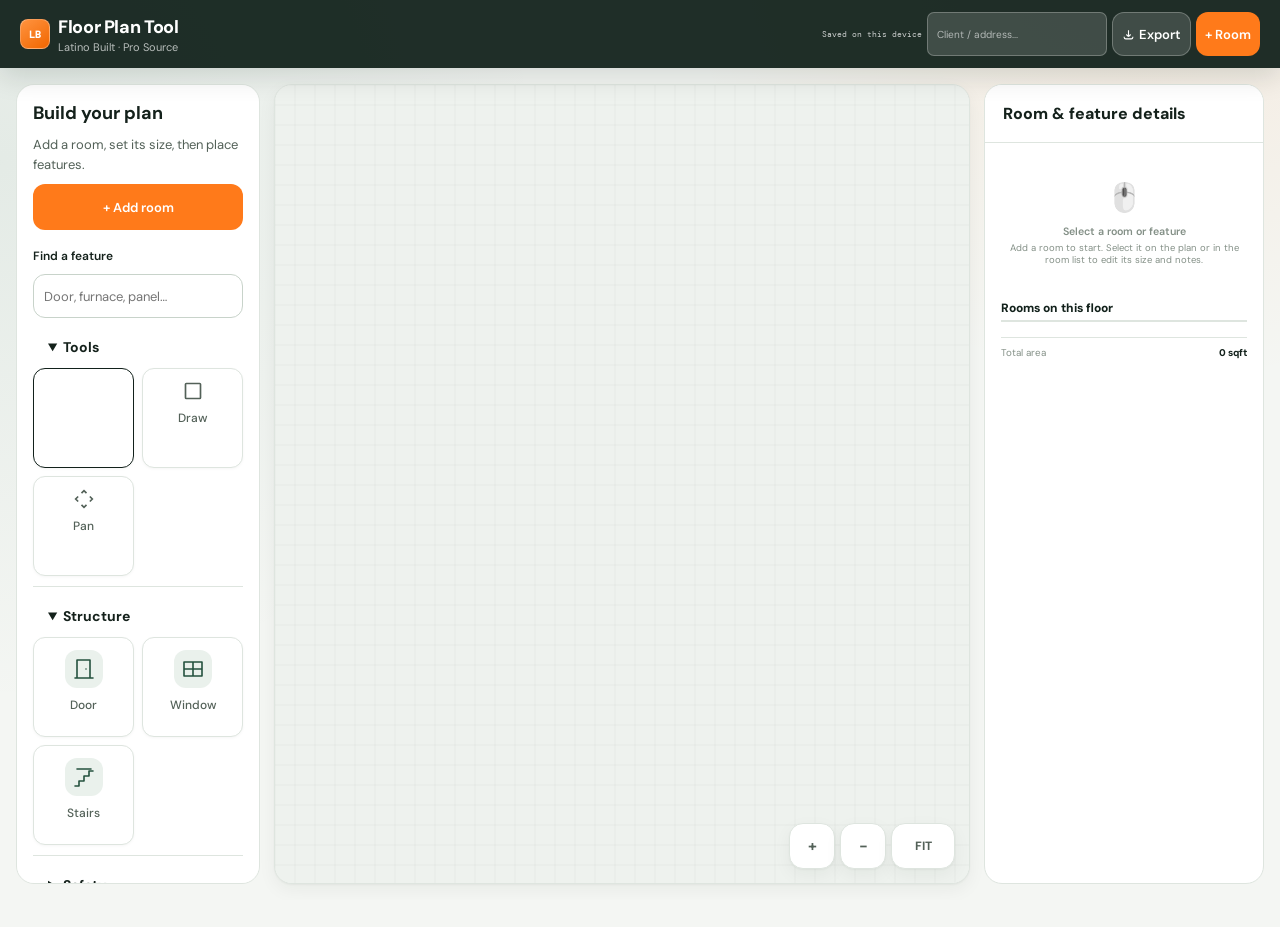
==== commit 4539479d: "Replace emoji feature controls with matching vector symbols across plan and export; fix Fit plan" ====
--- a/index.html
+++ b/index.html
@@ -241,7 +241,7 @@
 @keyframes nudgePop{from{opacity:0;transform:translateX(-50%) translateY(12px)}to{opacity:1;transform:translateX(-50%) translateY(0)}}
 @media(orientation:landscape){#rotate-nudge{display:none !important}}
 </style>
-<link rel="stylesheet" href="enhance.css?v=7"></head>
+<link rel="stylesheet" href="enhance.css?v=10"></head>
 <body>
 
 <!-- TOPBAR -->
@@ -279,45 +279,45 @@
         <svg viewBox="0 0 24 24" fill="none" stroke="currentColor" stroke-width="2"><path d="M5 9l-3 3 3 3M9 5l3-3 3 3M15 19l-3 3-3-3M19 9l3 3-3 3M12 12v.01"/></svg>Pan
       </button></div></details>
     <details class="lb-group" open><summary>Structure</summary><div class="feature-buttons">
-      <button class="lb-btn" onclick="addElement('door')"><svg viewBox="0 0 24 24" fill="none" stroke="currentColor" stroke-width="2"><rect x="3" y="2" width="14" height="20" rx="1"/><path d="M17 12h4"/></svg>Door</button>
-      <button class="lb-btn" onclick="addElement('window')"><svg viewBox="0 0 24 24" fill="none" stroke="currentColor" stroke-width="2"><rect x="3" y="6" width="18" height="12" rx="1"/><line x1="12" y1="6" x2="12" y2="18"/><line x1="3" y1="12" x2="21" y2="12"/></svg>Window</button>
-      <button class="lb-btn" onclick="addElement('stairs')"><svg viewBox="0 0 24 24" fill="none" stroke="currentColor" stroke-width="2"><path d="M3 21h4v-4h4v-4h4v-4h4V3"/></svg>Stairs</button></div></details>
+      <button class="lb-btn" onclick="addElement('door')"><span class="feature-glyph"><svg viewBox="0 0 24 24" fill="none" stroke="currentColor" stroke-width="1.6" stroke-linecap="round" stroke-linejoin="round" aria-hidden="true"><path d="M5 21V3h13v18 M14 12h.01 M3 21h18"/></svg></span><span>Door</span></button>
+      <button class="lb-btn" onclick="addElement('window')"><span class="feature-glyph"><svg viewBox="0 0 24 24" fill="none" stroke="currentColor" stroke-width="1.6" stroke-linecap="round" stroke-linejoin="round" aria-hidden="true"><path d="M3 5h18v14H3Z M12 5v14 M3 12h18"/></svg></span><span>Window</span></button>
+      <button class="lb-btn" onclick="addElement('stairs')"><span class="feature-glyph"><svg viewBox="0 0 24 24" fill="none" stroke="currentColor" stroke-width="1.6" stroke-linecap="round" stroke-linejoin="round" aria-hidden="true"><path d="M3 21h4v-5h5v-5h5V6h4 M5 4h14"/></svg></span><span>Stairs</span></button></div></details>
     <details class="lb-group"><summary>Safety</summary><div class="feature-buttons">
-      <button class="lb-btn" onclick="addElement('smoke')"><div class="lb-icon">🔴</div>Smoke</button>
-      <button class="lb-btn" onclick="addElement('co')"><div class="lb-icon">🟠</div>CO Det.</button>
-      <button class="lb-btn" onclick="addElement('cosmoke')"><div class="lb-icon">🟡</div>CO+Smoke</button>
-      <button class="lb-btn" onclick="addElement('fireext')"><div class="lb-icon">🧯</div>Fire Ext</button></div></details>
+      <button class="lb-btn" onclick="addElement('smoke')"><span class="feature-glyph"><svg viewBox="0 0 24 24" fill="none" stroke="currentColor" stroke-width="1.6" stroke-linecap="round" stroke-linejoin="round" aria-hidden="true"><path d="M12 3a9 9 0 1 0 0 18a9 9 0 1 0 0-18 M8 9h8 M8 12h8 M10 15h4"/></svg></span><span>Smoke detector</span></button>
+      <button class="lb-btn" onclick="addElement('co')"><span class="feature-glyph"><svg viewBox="0 0 24 24" fill="none" stroke="currentColor" stroke-width="1.6" stroke-linecap="round" stroke-linejoin="round" aria-hidden="true"><path d="M4 5h16v14H4Z M7 9h10 M7 13h3 M14 13h3"/></svg></span><span>CO detector</span></button>
+      <button class="lb-btn" onclick="addElement('cosmoke')"><span class="feature-glyph"><svg viewBox="0 0 24 24" fill="none" stroke="currentColor" stroke-width="1.6" stroke-linecap="round" stroke-linejoin="round" aria-hidden="true"><path d="M12 3a9 9 0 1 0 0 18a9 9 0 1 0 0-18 M7 9h10 M7 12h10 M9 15h6"/></svg></span><span>Smoke + CO</span></button>
+      <button class="lb-btn" onclick="addElement('fireext')"><span class="feature-glyph"><svg viewBox="0 0 24 24" fill="none" stroke="currentColor" stroke-width="1.6" stroke-linecap="round" stroke-linejoin="round" aria-hidden="true"><path d="M9 8h6v13H9Z M10 5h4v3 M12 2v3h6v7 M8 21h8"/></svg></span><span>Fire extinguisher</span></button></div></details>
     <details class="lb-group"><summary>Mechanical</summary><div class="feature-buttons">
-      <button class="lb-btn" onclick="addElement('furnace')"><div class="lb-icon">🔆</div>Furnace</button>
-      <button class="lb-btn" onclick="addElement('water')"><div class="lb-icon">🔥</div>Water Htr</button>
-      <button class="lb-btn" onclick="addElement('hvac')"><div class="lb-icon">❄️</div>HVAC</button>
-      <button class="lb-btn" onclick="addElement('heatpump')"><div class="lb-icon">💨</div>Ht Pump</button>
-      <button class="lb-btn" onclick="addElement('minisplit')"><div class="lb-icon">🌀</div>Mini Split</button>
-      <button class="lb-btn" onclick="addElement('outfan')"><div class="lb-icon">🔄</div>Ext Fan</button>
-      <button class="lb-btn" onclick="addElement('exhaust')"><div class="lb-icon">⬆️</div>Exhaust</button>
-      <button class="lb-btn" onclick="addElement('vent')"><div class="lb-icon">▦</div>Vent/Reg</button>
-      <button class="lb-btn" onclick="addElement('ductwork')"><div class="lb-icon">━</div>Ductwork</button></div></details>
+      <button class="lb-btn" onclick="addElement('furnace')"><span class="feature-glyph"><svg viewBox="0 0 24 24" fill="none" stroke="currentColor" stroke-width="1.6" stroke-linecap="round" stroke-linejoin="round" aria-hidden="true"><path d="M5 3h14v18H5Z M8 6h8 M8 9h8 M9 17c-2-3 1-4 2-6c0 2 4 3 3 5c0 3-4 4-5 1"/></svg></span><span>Furnace</span></button>
+      <button class="lb-btn" onclick="addElement('water')"><span class="feature-glyph"><svg viewBox="0 0 24 24" fill="none" stroke="currentColor" stroke-width="1.6" stroke-linecap="round" stroke-linejoin="round" aria-hidden="true"><path d="M7 5c0-4 10-4 10 0v14c0 3-10 3-10 0Z M7 5c0 3 10 3 10 0 M9 2V1 M15 2V1 M7 17h10"/></svg></span><span>Water heater</span></button>
+      <button class="lb-btn" onclick="addElement('hvac')"><span class="feature-glyph"><svg viewBox="0 0 24 24" fill="none" stroke="currentColor" stroke-width="1.6" stroke-linecap="round" stroke-linejoin="round" aria-hidden="true"><path d="M3 5h18v14H3Z M12 8a4 4 0 1 0 0 8a4 4 0 1 0 0-8 M12 8v8 M8 12h8"/></svg></span><span>AC unit</span></button>
+      <button class="lb-btn" onclick="addElement('heatpump')"><span class="feature-glyph"><svg viewBox="0 0 24 24" fill="none" stroke="currentColor" stroke-width="1.6" stroke-linecap="round" stroke-linejoin="round" aria-hidden="true"><path d="M3 5h18v14H3Z M7 8h10l-2-2 M17 16H7l2 2 M7 8v2 M17 16v-2"/></svg></span><span>Heat pump</span></button>
+      <button class="lb-btn" onclick="addElement('minisplit')"><span class="feature-glyph"><svg viewBox="0 0 24 24" fill="none" stroke="currentColor" stroke-width="1.6" stroke-linecap="round" stroke-linejoin="round" aria-hidden="true"><path d="M3 6h18v10H3Z M6 12h12 M7 16v4 M12 16v4 M17 16v4"/></svg></span><span>Mini-split</span></button>
+      <button class="lb-btn" onclick="addElement('outfan')"><span class="feature-glyph"><svg viewBox="0 0 24 24" fill="none" stroke="currentColor" stroke-width="1.6" stroke-linecap="round" stroke-linejoin="round" aria-hidden="true"><path d="M12 10c-6-8 4-11 2 0 M14 12c8-6 11 4 0 2 M12 14c6 8-4 11-2 0 M10 12c-8 6-11-4 0-2 M12 10a2 2 0 1 0 0 4a2 2 0 1 0 0-4"/></svg></span><span>Outdoor fan</span></button>
+      <button class="lb-btn" onclick="addElement('exhaust')"><span class="feature-glyph"><svg viewBox="0 0 24 24" fill="none" stroke="currentColor" stroke-width="1.6" stroke-linecap="round" stroke-linejoin="round" aria-hidden="true"><path d="M3 3h18v18H3Z M8 8l8 8 M16 8l-8 8 M12 9a3 3 0 1 0 0 6a3 3 0 1 0 0-6"/></svg></span><span>Exhaust fan</span></button>
+      <button class="lb-btn" onclick="addElement('vent')"><span class="feature-glyph"><svg viewBox="0 0 24 24" fill="none" stroke="currentColor" stroke-width="1.6" stroke-linecap="round" stroke-linejoin="round" aria-hidden="true"><path d="M3 5h18v14H3Z M7 8v8 M10 8v8 M14 8v8 M17 8v8"/></svg></span><span>Air vent</span></button>
+      <button class="lb-btn" onclick="addElement('ductwork')"><span class="feature-glyph"><svg viewBox="0 0 24 24" fill="none" stroke="currentColor" stroke-width="1.6" stroke-linecap="round" stroke-linejoin="round" aria-hidden="true"><path d="M3 6h8v6h10v6H5V6 M8 6v6 M15 12v6"/></svg></span><span>Ductwork</span></button></div></details>
     <details class="lb-group"><summary>Access</summary><div class="feature-buttons">
-      <button class="lb-btn" onclick="addElement('crawlentry')"><div class="lb-icon">🔲</div>Crawl Entry</button>
-      <button class="lb-btn" onclick="addElement('atticentry')"><div class="lb-icon">🔳</div>Attic Entry</button>
-      <button class="lb-btn" onclick="addElement('electrical')"><div class="lb-icon">⚡</div>Elec Panel</button>
-      <button class="lb-btn" onclick="addElement('gasmeter')"><div class="lb-icon">🟦</div>Gas Meter</button></div></details>
+      <button class="lb-btn" onclick="addElement('crawlentry')"><span class="feature-glyph"><svg viewBox="0 0 24 24" fill="none" stroke="currentColor" stroke-width="1.6" stroke-linecap="round" stroke-linejoin="round" aria-hidden="true"><path d="M3 5h18v14H3Z M6 8h12v8H6Z M10 12h4"/></svg></span><span>Crawl access</span></button>
+      <button class="lb-btn" onclick="addElement('atticentry')"><span class="feature-glyph"><svg viewBox="0 0 24 24" fill="none" stroke="currentColor" stroke-width="1.6" stroke-linecap="round" stroke-linejoin="round" aria-hidden="true"><path d="M3 5h18v14H3Z M8 8h8v8H8Z M12 8v8 M8 11h8 M8 14h8"/></svg></span><span>Attic access</span></button>
+      <button class="lb-btn" onclick="addElement('electrical')"><span class="feature-glyph"><svg viewBox="0 0 24 24" fill="none" stroke="currentColor" stroke-width="1.6" stroke-linecap="round" stroke-linejoin="round" aria-hidden="true"><path d="M5 3h14v18H5Z M8 7h3 M14 7h2 M8 11h3 M14 11h2 M8 15h3 M14 15h2"/></svg></span><span>Electrical panel</span></button>
+      <button class="lb-btn" onclick="addElement('gasmeter')"><span class="feature-glyph"><svg viewBox="0 0 24 24" fill="none" stroke="currentColor" stroke-width="1.6" stroke-linecap="round" stroke-linejoin="round" aria-hidden="true"><path d="M5 5h14v14H5Z M8 8h8v5H8Z M12 10l2-1 M8 19v3 M16 19v3"/></svg></span><span>Gas meter</span></button></div></details>
     <details class="lb-group"><summary>Insulation</summary><div class="feature-buttons">
-      <button class="lb-btn" onclick="addElement('insul_wall')"><div class="lb-icon">🧱</div>Wall</button>
-      <button class="lb-btn" onclick="addElement('insul_ceil')"><div class="lb-icon">⬜</div>Ceiling</button>
-      <button class="lb-btn" onclick="addElement('insul_floor')"><div class="lb-icon">▬</div>Floor</button>
-      <button class="lb-btn" onclick="addElement('vapor')"><div class="lb-icon">💧</div>Vapor Barr</button></div></details>
-    <details class="lb-group"><summary>Furnish</summary><div class="feature-buttons">
-      <button class="lb-btn" onclick="addElement('sofa')"><div class="lb-icon">🛋️</div>Sofa</button>
-      <button class="lb-btn" onclick="addElement('bed')"><div class="lb-icon">🛏️</div>Bed</button>
-      <button class="lb-btn" onclick="addElement('toilet')"><div class="lb-icon">🚽</div>Toilet</button>
-      <button class="lb-btn" onclick="addElement('sink')"><div class="lb-icon">🚿</div>Sink</button>
-      <button class="lb-btn" onclick="addElement('stove')"><div class="lb-icon">🍳</div>Stove</button>
-      <button class="lb-btn" onclick="addElement('table')"><div class="lb-icon">🪑</div>Table</button>
-      <button class="lb-btn" onclick="addElement('washer')"><div class="lb-icon">🧺</div>W/D</button></div></details>
+      <button class="lb-btn" onclick="addElement('insul_wall')"><span class="feature-glyph"><svg viewBox="0 0 24 24" fill="none" stroke="currentColor" stroke-width="1.6" stroke-linecap="round" stroke-linejoin="round" aria-hidden="true"><path d="M4 3v18 M20 3v18 M7 5c10 0-10 4 10 4s-10 4-10 4s10 4 10 4s-10 4-10 4"/></svg></span><span>Wall insulation</span></button>
+      <button class="lb-btn" onclick="addElement('insul_ceil')"><span class="feature-glyph"><svg viewBox="0 0 24 24" fill="none" stroke="currentColor" stroke-width="1.6" stroke-linecap="round" stroke-linejoin="round" aria-hidden="true"><path d="M3 5h18 M3 19h18 M4 9c0 9 4-9 4 0s4-9 4 0s4-9 4 0s4-9 4 0"/></svg></span><span>Ceiling insulation</span></button>
+      <button class="lb-btn" onclick="addElement('insul_floor')"><span class="feature-glyph"><svg viewBox="0 0 24 24" fill="none" stroke="currentColor" stroke-width="1.6" stroke-linecap="round" stroke-linejoin="round" aria-hidden="true"><path d="M3 5h18 M3 19h18 M4 9c0 9 4-9 4 0s4-9 4 0s4-9 4 0s4-9 4 0"/></svg></span><span>Floor insulation</span></button>
+      <button class="lb-btn" onclick="addElement('vapor')"><span class="feature-glyph"><svg viewBox="0 0 24 24" fill="none" stroke="currentColor" stroke-width="1.6" stroke-linecap="round" stroke-linejoin="round" aria-hidden="true"><path d="M3 6h18 M3 18h18 M3 12h4 M10 12h4 M17 12h4"/></svg></span><span>Vapor barrier</span></button></div></details>
+    <details class="lb-group"><summary>Fixtures & furniture</summary><div class="feature-buttons">
+      <button class="lb-btn" onclick="addElement('sofa')"><span class="feature-glyph"><svg viewBox="0 0 24 24" fill="none" stroke="currentColor" stroke-width="1.6" stroke-linecap="round" stroke-linejoin="round" aria-hidden="true"><path d="M5 11V6h14v5 M3 10h4v8H3Z M17 10h4v8h-4Z M7 16h10 M5 18v3 M19 18v3"/></svg></span><span>Sofa</span></button>
+      <button class="lb-btn" onclick="addElement('bed')"><span class="feature-glyph"><svg viewBox="0 0 24 24" fill="none" stroke="currentColor" stroke-width="1.6" stroke-linecap="round" stroke-linejoin="round" aria-hidden="true"><path d="M4 3h16v18H4Z M7 6h4v4H7Z M13 6h4v4h-4Z M4 12h16"/></svg></span><span>Bed</span></button>
+      <button class="lb-btn" onclick="addElement('toilet')"><span class="feature-glyph"><svg viewBox="0 0 24 24" fill="none" stroke="currentColor" stroke-width="1.6" stroke-linecap="round" stroke-linejoin="round" aria-hidden="true"><path d="M7 3h10v6H7Z M7 9c-4 9 14 9 10 0 M9 16v5h6v-5"/></svg></span><span>Toilet</span></button>
+      <button class="lb-btn" onclick="addElement('sink')"><span class="feature-glyph"><svg viewBox="0 0 24 24" fill="none" stroke="currentColor" stroke-width="1.6" stroke-linecap="round" stroke-linejoin="round" aria-hidden="true"><path d="M3 5h18v14H3Z M7 8h10v8H7Z M12 5V2h4v4 M12 12h.01"/></svg></span><span>Sink</span></button>
+      <button class="lb-btn" onclick="addElement('stove')"><span class="feature-glyph"><svg viewBox="0 0 24 24" fill="none" stroke="currentColor" stroke-width="1.6" stroke-linecap="round" stroke-linejoin="round" aria-hidden="true"><path d="M3 3h18v18H3Z M8 6a2 2 0 1 0 0 4a2 2 0 1 0 0-4 M16 6a2 2 0 1 0 0 4a2 2 0 1 0 0-4 M8 14a2 2 0 1 0 0 4a2 2 0 1 0 0-4 M16 14a2 2 0 1 0 0 4a2 2 0 1 0 0-4"/></svg></span><span>Stove</span></button>
+      <button class="lb-btn" onclick="addElement('table')"><span class="feature-glyph"><svg viewBox="0 0 24 24" fill="none" stroke="currentColor" stroke-width="1.6" stroke-linecap="round" stroke-linejoin="round" aria-hidden="true"><path d="M4 5h16v14H4Z M4 9h16 M7 19v3 M17 19v3"/></svg></span><span>Table</span></button>
+      <button class="lb-btn" onclick="addElement('washer')"><span class="feature-glyph"><svg viewBox="0 0 24 24" fill="none" stroke="currentColor" stroke-width="1.6" stroke-linecap="round" stroke-linejoin="round" aria-hidden="true"><path d="M4 3h16v18H4Z M7 6h2 M14 6h3 M12 9a4 4 0 1 0 0 8a4 4 0 1 0 0-8"/></svg></span><span>Washer / dryer</span></button></div></details>
     <details class="lb-group"><summary>Text</summary><div class="feature-buttons">
       <button class="lb-btn" onclick="addCustomText()"><svg viewBox="0 0 24 24" fill="none" stroke="currentColor" stroke-width="2"><path d="M4 7V4h16v3M9 20h6M12 4v16"/></svg>Add Text</button>
-      <button class="lb-btn" onclick="addElement('arrow')"><svg viewBox="0 0 24 24" fill="none" stroke="currentColor" stroke-width="2"><path d="M5 12h14M12 5l7 7-7 7"/></svg>Arrow</button></div></details>
+      <button class="lb-btn" onclick="addElement('arrow')"><span class="feature-glyph"><svg viewBox="0 0 24 24" fill="none" stroke="currentColor" stroke-width="1.6" stroke-linecap="round" stroke-linejoin="round" aria-hidden="true"><path d="M3 12h18 M15 6l6 6-6 6"/></svg></span><span>Arrow</span></button></div></details>
     <details class="lb-group" open><summary>Edit</summary><div class="feature-buttons">
       <button class="lb-btn" onclick="undo()"><svg viewBox="0 0 24 24" fill="none" stroke="currentColor" stroke-width="2"><path d="M3 10h10a5 5 0 010 10H9M3 10l4-4M3 10l4 4"/></svg>Undo</button>
       <button class="lb-btn" onclick="deleteSelected()"><svg viewBox="0 0 24 24" fill="none" stroke="currentColor" stroke-width="2"><path d="M19 7l-.867 12.142A2 2 0 0116.138 21H7.862a2 2 0 01-1.995-1.858L5 7m5 4v6m4-6v6m1-10V4a1 1 0 00-1-1h-4a1 1 0 00-1 1v3M4 7h16"/></svg>Delete</button></div></details>
@@ -438,20 +438,20 @@
       Structure
     </button>
     <button class="mob-tab" onclick="openMobDrawer('safety')">
-      <div class="mob-tab-icon">🔴</div>
+      <svg viewBox="0 0 24 24" fill="none" stroke="currentColor" stroke-width="1.6" stroke-linecap="round" stroke-linejoin="round" aria-hidden="true"><path d="M12 3a9 9 0 1 0 0 18a9 9 0 1 0 0-18 M8 9h8 M8 12h8 M10 15h4"/></svg>
       Safety
     </button>
     <button class="mob-tab" onclick="openMobDrawer('mechanical')">
-      <div class="mob-tab-icon">❄️</div>
+      <svg viewBox="0 0 24 24" fill="none" stroke="currentColor" stroke-width="1.6" stroke-linecap="round" stroke-linejoin="round" aria-hidden="true"><path d="M3 5h18v14H3Z M12 8a4 4 0 1 0 0 8a4 4 0 1 0 0-8 M12 8v8 M8 12h8"/></svg>
       Mechanical
     </button>
     <button class="mob-tab" onclick="openMobDrawer('insulation')">
-      <div class="mob-tab-icon">🧱</div>
+      <svg viewBox="0 0 24 24" fill="none" stroke="currentColor" stroke-width="1.6" stroke-linecap="round" stroke-linejoin="round" aria-hidden="true"><path d="M4 3v18 M20 3v18 M7 5c10 0-10 4 10 4s-10 4-10 4s10 4 10 4s-10 4-10 4"/></svg>
       Insulation
     </button>
     <button class="mob-tab" onclick="openMobDrawer('furnish')">
-      <div class="mob-tab-icon">🛋️</div>
-      Furnish
+      <svg viewBox="0 0 24 24" fill="none" stroke="currentColor" stroke-width="1.6" stroke-linecap="round" stroke-linejoin="round" aria-hidden="true"><path d="M5 11V6h14v5 M3 10h4v8H3Z M17 10h4v8h-4Z M7 16h10 M5 18v3 M19 18v3"/></svg>
+      Fixtures
     </button>
     <button class="mob-tab" onclick="openMobDrawer('text')">
       <svg viewBox="0 0 24 24" fill="none" stroke="currentColor" stroke-width="2" style="width:20px;height:20px"><path d="M4 7V4h16v3M9 20h6M12 4v16"/></svg>
@@ -537,6 +537,9 @@
 const FILLS={living:'#FFFBEB',bedroom:'#EFF6FF',kitchen:'#F0FDF4',bathroom:'#FAF5FF',garage:'#F9FAFB',crawl:'#E5E7EB',attic:'#FFF1F2',other:'#FDFAF7'};
 const SWATCH_FILLS=['#FFFBEB','#EFF6FF','#F0FDF4','#FAF5FF','#F9FAFB','#FFF1F2','#DCFCE7','#DBEAFE'];
 const SWATCH_STROKES=['#D97706','#2563EB','#16A34A','#7C3AED','#6B7280','#DC2626','#22C55E','#3B82F6'];
+const FEATURE_PATHS={"door": "M5 21V3h13v18 M14 12h.01 M3 21h18", "window": "M3 5h18v14H3Z M12 5v14 M3 12h18", "stairs": "M3 21h4v-5h5v-5h5V6h4 M5 4h14", "smoke": "M12 3a9 9 0 1 0 0 18a9 9 0 1 0 0-18 M8 9h8 M8 12h8 M10 15h4", "co": "M4 5h16v14H4Z M7 9h10 M7 13h3 M14 13h3", "cosmoke": "M12 3a9 9 0 1 0 0 18a9 9 0 1 0 0-18 M7 9h10 M7 12h10 M9 15h6", "fireext": "M9 8h6v13H9Z M10 5h4v3 M12 2v3h6v7 M8 21h8", "furnace": "M5 3h14v18H5Z M8 6h8 M8 9h8 M9 17c-2-3 1-4 2-6c0 2 4 3 3 5c0 3-4 4-5 1", "water": "M7 5c0-4 10-4 10 0v14c0 3-10 3-10 0Z M7 5c0 3 10 3 10 0 M9 2V1 M15 2V1 M7 17h10", "hvac": "M3 5h18v14H3Z M12 8a4 4 0 1 0 0 8a4 4 0 1 0 0-8 M12 8v8 M8 12h8", "heatpump": "M3 5h18v14H3Z M7 8h10l-2-2 M17 16H7l2 2 M7 8v2 M17 16v-2", "minisplit": "M3 6h18v10H3Z M6 12h12 M7 16v4 M12 16v4 M17 16v4", "outfan": "M12 10c-6-8 4-11 2 0 M14 12c8-6 11 4 0 2 M12 14c6 8-4 11-2 0 M10 12c-8 6-11-4 0-2 M12 10a2 2 0 1 0 0 4a2 2 0 1 0 0-4", "exhaust": "M3 3h18v18H3Z M8 8l8 8 M16 8l-8 8 M12 9a3 3 0 1 0 0 6a3 3 0 1 0 0-6", "vent": "M3 5h18v14H3Z M7 8v8 M10 8v8 M14 8v8 M17 8v8", "ductwork": "M3 6h8v6h10v6H5V6 M8 6v6 M15 12v6", "crawlentry": "M3 5h18v14H3Z M6 8h12v8H6Z M10 12h4", "atticentry": "M3 5h18v14H3Z M8 8h8v8H8Z M12 8v8 M8 11h8 M8 14h8", "electrical": "M5 3h14v18H5Z M8 7h3 M14 7h2 M8 11h3 M14 11h2 M8 15h3 M14 15h2", "gasmeter": "M5 5h14v14H5Z M8 8h8v5H8Z M12 10l2-1 M8 19v3 M16 19v3", "insul_wall": "M4 3v18 M20 3v18 M7 5c10 0-10 4 10 4s-10 4-10 4s10 4 10 4s-10 4-10 4", "insul_ceil": "M3 5h18 M3 19h18 M4 9c0 9 4-9 4 0s4-9 4 0s4-9 4 0s4-9 4 0", "insul_floor": "M3 5h18 M3 19h18 M4 9c0 9 4-9 4 0s4-9 4 0s4-9 4 0s4-9 4 0", "vapor": "M3 6h18 M3 18h18 M3 12h4 M10 12h4 M17 12h4", "sofa": "M5 11V6h14v5 M3 10h4v8H3Z M17 10h4v8h-4Z M7 16h10 M5 18v3 M19 18v3", "bed": "M4 3h16v18H4Z M7 6h4v4H7Z M13 6h4v4h-4Z M4 12h16", "toilet": "M7 3h10v6H7Z M7 9c-4 9 14 9 10 0 M9 16v5h6v-5", "sink": "M3 5h18v14H3Z M7 8h10v8H7Z M12 5V2h4v4 M12 12h.01", "stove": "M3 3h18v18H3Z M8 6a2 2 0 1 0 0 4a2 2 0 1 0 0-4 M16 6a2 2 0 1 0 0 4a2 2 0 1 0 0-4 M8 14a2 2 0 1 0 0 4a2 2 0 1 0 0-4 M16 14a2 2 0 1 0 0 4a2 2 0 1 0 0-4", "table": "M4 5h16v14H4Z M4 9h16 M7 19v3 M17 19v3", "washer": "M4 3h16v18H4Z M7 6h2 M14 6h3 M12 9a4 4 0 1 0 0 8a4 4 0 1 0 0-8", "customtext": "M4 5h16 M12 5v15 M8 20h8", "arrow": "M3 12h18 M15 6l6 6-6 6"};
+const FEATURE_NAMES={"smoke": "Smoke detector", "co": "CO detector", "cosmoke": "Smoke + CO", "fireext": "Fire extinguisher", "water": "Water heater", "hvac": "AC unit", "outfan": "Outdoor fan", "exhaust": "Exhaust fan", "vent": "Air vent", "crawlentry": "Crawl access", "atticentry": "Attic access", "electrical": "Electrical panel", "insul_wall": "Wall insulation", "insul_ceil": "Ceiling insulation", "insul_floor": "Floor insulation", "washer": "Washer / dryer", "customtext": "Text label"};
+function featureIcon(type){return `<svg viewBox="0 0 24 24" fill="none" stroke="currentColor" stroke-width="1.6" stroke-linecap="round" stroke-linejoin="round" aria-hidden="true"><path d="${FEATURE_PATHS[type]||FEATURE_PATHS.hvac}"/></svg>`}
 const ELEM_DEFS={
   door:{w:40,h:40,label:'Door'},window:{w:60,h:20,label:'Window'},stairs:{w:60,h:80,label:'Stairs'},
   smoke:{w:30,h:30,label:'Smoke Det.'},co:{w:30,h:30,label:'CO Det.'},cosmoke:{w:30,h:30,label:'CO+Smoke'},fireext:{w:24,h:40,label:'Fire Ext.'},
@@ -549,6 +552,7 @@
   arrow:{w:60,h:20,label:''},customtext:{w:80,h:24,label:''},
 };
 
+Object.entries(FEATURE_NAMES).forEach(([type,name])=>{if(ELEM_DEFS[type])ELEM_DEFS[type].label=name});
 const MOB_CATEGORIES={
   structure:{title:'Structure',items:[
     {type:'door',icon:'🚪',label:'Door'},{type:'window',icon:'🪟',label:'Window'},{type:'stairs',icon:'🪜',label:'Stairs'}
@@ -604,7 +608,7 @@
 }
 window.addEventListener('resize',resize);
 
-function resetView(){view.x=60;view.y=60;view.scale=1;render();}
+function resetView(){const all=[...getRooms(),...getElems()];if(!all.length){view={x:60,y:60,scale:1};render();return}const minX=Math.min(...all.map(e=>e.x)),minY=Math.min(...all.map(e=>e.y));const maxX=Math.max(...all.map(e=>e.x+e.w)),maxY=Math.max(...all.map(e=>e.y+e.h))+24;view.scale=Math.max(.05,Math.min(1.5,(canvas.width-96)/Math.max(1,maxX-minX),(canvas.height-96)/Math.max(1,maxY-minY)));view.x=(canvas.width-(maxX-minX)*view.scale)/2-minX*view.scale;view.y=(canvas.height-(maxY-minY)*view.scale)/2-minY*view.scale;render()}
 function zoom(f){
   const cx=canvas.width/2,cy=canvas.height/2;
   const wx=(cx-view.x)/view.scale,wy=(cy-view.y)/view.scale;
@@ -668,72 +672,21 @@
   if(r.h>40)ctx.fillText(`${hft}ft`,r.x-4,r.y+r.h/2);
 }
 
-function drawElem(e,sel){
-  ctx.save();
-  ctx.translate(e.x+e.w/2,e.y+e.h/2);ctx.rotate((e.rot||0)*Math.PI/180);ctx.translate(-e.w/2,-e.h/2);
-  const t=e.type,sc=sel?'#FF7A1A':'#374151';
-  ctx.strokeStyle=sc;ctx.lineWidth=sel?2:1.5;
-  function box(fill){ctx.fillStyle=fill;ctx.fillRect(0,0,e.w,e.h);ctx.strokeRect(0,0,e.w,e.h);}
-  function circle(fill,cx2,cy2,r){ctx.beginPath();ctx.arc(cx2,cy2,r,0,Math.PI*2);ctx.fillStyle=fill;ctx.fill();ctx.stroke();}
-  function lbl(txt2,color,size,cx2,cy2){ctx.fillStyle=color;ctx.font=`bold ${size}px DM Sans,sans-serif`;ctx.textAlign='center';ctx.textBaseline='middle';ctx.fillText(txt2,cx2,cy2);}
-
-  if(t==='door'){ctx.strokeRect(0,0,e.w,4);ctx.beginPath();ctx.arc(0,0,e.w,0,Math.PI/2);ctx.stroke();}
-  else if(t==='window'){box('#E0F2FE');ctx.beginPath();ctx.moveTo(e.w/3,0);ctx.lineTo(e.w/3,e.h);ctx.stroke();ctx.beginPath();ctx.moveTo(2*e.w/3,0);ctx.lineTo(2*e.w/3,e.h);ctx.stroke();ctx.beginPath();ctx.moveTo(0,e.h/2);ctx.lineTo(e.w,e.h/2);ctx.stroke();}
-  else if(t==='stairs'){for(let i=0;i<5;i++)ctx.strokeRect(i*e.w/5,i*e.h/5,e.w-i*e.w/5,e.h-i*e.h/5);}
-  else if(t==='sofa'){box('#C4A882');ctx.fillStyle='#A0875A';ctx.fillRect(4,4,e.w-8,e.h*0.5);ctx.fillRect(4,e.h*0.6,e.w-8,e.h*0.35);}
-  else if(t==='bed'){box('#DBEAFE');ctx.fillStyle='#BFDBFE';ctx.fillRect(4,4,e.w-8,e.h*0.3);ctx.fillStyle='#EFF6FF';ctx.fillRect(8,e.h*0.38,e.w/2-12,e.h*0.55);ctx.fillRect(e.w/2+4,e.h*0.38,e.w/2-12,e.h*0.55);}
-  else if(t==='toilet'){box('#F1F5F9');ctx.fillStyle='#CBD5E1';ctx.fillRect(2,2,e.w-4,e.h*0.3);ctx.strokeRect(2,2,e.w-4,e.h*0.3);circle('#F1F5F9',e.w/2,e.h*0.65,e.w*0.38);}
-  else if(t==='sink'){box('#E0F2FE');circle('#fff',e.w/2,e.h/2,e.w*0.35);}
-  else if(t==='stove'){box('#F1F5F9');[[0.25,0.25],[0.75,0.25],[0.25,0.75],[0.75,0.75]].forEach(([bx,by])=>circle('#94A3B8',bx*e.w,by*e.h,e.w*0.14));}
-  else if(t==='table'){box('#FEF3C7');[[0.12,0.15],[0.88,0.15],[0.12,0.85],[0.88,0.85]].forEach(([bx,by])=>circle('#A0875A',bx*e.w,by*e.h,4));}
-  else if(t==='washer'){box('#F8FAFC');circle('#BFDBFE',e.w/2,e.h/2,e.w*0.35);}
-  else if(t==='hvac'){box('#ECFDF5');lbl('HVAC','#059669',e.h*0.3,e.w/2,e.h/2);ctx.strokeStyle='#059669';for(let i=1;i<4;i++){ctx.beginPath();ctx.moveTo(i*e.w/4,4);ctx.lineTo(i*e.w/4,e.h-4);ctx.stroke();}}
-  else if(t==='water'){box('#FFF7ED');circle('#FED7AA',e.w/2,e.h*0.42,e.w*0.32);lbl('WH','#C2410C',e.h*0.22,e.w/2,e.h*0.42);ctx.fillStyle='#C2410C';ctx.fillRect(e.w*0.35,e.h*0.72,e.w*0.3,e.h*0.18);}
-  else if(t==='smoke'){circle('#FEE2E2',e.w/2,e.h/2,e.w*0.46);circle('#DC2626',e.w/2,e.h/2,e.w*0.28);lbl('S','#fff',e.h*0.38,e.w/2,e.h/2);}
-  else if(t==='co'){circle('#FEF3C7',e.w/2,e.h/2,e.w*0.46);circle('#D97706',e.w/2,e.h/2,e.w*0.28);lbl('CO','#fff',e.h*0.28,e.w/2,e.h/2);}
-  else if(t==='cosmoke'){circle('#FFFBEB',e.w/2,e.h/2,e.w*0.46);circle('#12211B',e.w/2,e.h/2,e.w*0.28);lbl('C+S','#fff',e.h*0.22,e.w/2,e.h/2);}
-  else if(t==='fireext'){box('#FEE2E2');ctx.fillStyle='#DC2626';ctx.fillRect(e.w*0.3,e.h*0.3,e.w*0.4,e.h*0.55);ctx.fillRect(e.w*0.35,e.h*0.12,e.w*0.3,e.h*0.2);lbl('EXT','#fff',e.h*0.16,e.w/2,e.h*0.6);}
-  else if(t==='furnace'){box('#FFF7ED');ctx.strokeStyle='#C2410C';ctx.strokeRect(4,4,e.w-8,e.h-8);lbl('FURN','#C2410C',e.h*0.22,e.w/2,e.h*0.42);ctx.strokeStyle='#F97316';ctx.lineWidth=1.5;for(let i=0;i<3;i++){ctx.beginPath();ctx.moveTo(e.w*0.25+i*e.w*0.25,e.h*0.62);ctx.quadraticCurveTo(e.w*0.3+i*e.w*0.25,e.h*0.74,e.w*0.25+i*e.w*0.25,e.h*0.84);ctx.stroke();}}
-  else if(t==='heatpump'){box('#EFF6FF');ctx.strokeStyle='#2563EB';ctx.strokeRect(4,4,e.w-8,e.h-8);lbl('HEAT PUMP','#2563EB',e.h*0.22,e.w/2,e.h/2);}
-  else if(t==='minisplit'){box('#EFF6FF');ctx.strokeStyle='#2563EB';ctx.strokeRect(3,3,e.w-6,e.h-6);for(let i=1;i<5;i++){ctx.beginPath();ctx.moveTo(i*e.w/5,4);ctx.lineTo(i*e.w/5,e.h-4);ctx.strokeStyle='#93C5FD';ctx.lineWidth=1;ctx.stroke();}lbl('MINI SPLIT','#1D4ED8',e.h*0.4,e.w/2,e.h/2);}
-  else if(t==='outfan'){circle('#F0FDF4',e.w/2,e.h/2,e.w*0.46);circle('#DCFCE7',e.w/2,e.h/2,e.w*0.3);ctx.strokeStyle='#16A34A';for(let i=0;i<6;i++){const a=i*Math.PI/3;ctx.beginPath();ctx.moveTo(e.w/2+Math.cos(a)*e.w*0.14,e.h/2+Math.sin(a)*e.h*0.14);ctx.lineTo(e.w/2+Math.cos(a)*e.w*0.44,e.h/2+Math.sin(a)*e.h*0.44);ctx.stroke();}lbl('FAN','#15803D',e.h*0.28,e.w/2,e.h/2);}
-  else if(t==='exhaust'){circle('#F3F4F6',e.w/2,e.h/2,e.w*0.46);ctx.strokeStyle='#6B7280';[0,1,2,3].forEach(i=>{const a=i*Math.PI/2;ctx.beginPath();ctx.moveTo(e.w/2,e.h/2);ctx.lineTo(e.w/2+Math.cos(a)*e.w*0.38,e.h/2+Math.sin(a)*e.h*0.38);ctx.stroke();});circle('#6B7280',e.w/2,e.h/2,e.w*0.1);}
-  else if(t==='vent'){box('#F9FAFB');const step=e.w/5;for(let i=0;i<5;i++){ctx.fillStyle=i%2===0?'#D1D5DB':'#F9FAFB';ctx.fillRect(i*step,2,step,e.h-4);}ctx.strokeRect(0,0,e.w,e.h);}
-  else if(t==='ductwork'){box('#E5E7EB');ctx.strokeStyle='#9CA3AF';ctx.lineWidth=1;ctx.setLineDash([4,3]);ctx.beginPath();ctx.moveTo(0,e.h/2);ctx.lineTo(e.w,e.h/2);ctx.stroke();ctx.setLineDash([]);lbl('DUCT','#6B7280',e.h*0.55,e.w/2,e.h/2);}
-  else if(t==='crawlentry'){box('#E5E7EB');ctx.strokeStyle='#4B5563';ctx.lineWidth=2;ctx.strokeRect(3,3,e.w-6,e.h-6);ctx.setLineDash([3,2]);ctx.beginPath();ctx.moveTo(3,3);ctx.lineTo(e.w-3,e.h-3);ctx.stroke();ctx.beginPath();ctx.moveTo(e.w-3,3);ctx.lineTo(3,e.h-3);ctx.stroke();ctx.setLineDash([]);}
-  else if(t==='atticentry'){box('#FEF3C7');ctx.strokeStyle='#D97706';ctx.lineWidth=2;ctx.strokeRect(3,3,e.w-6,e.h-6);ctx.setLineDash([3,2]);ctx.beginPath();ctx.moveTo(3,3);ctx.lineTo(e.w-3,e.h-3);ctx.stroke();ctx.beginPath();ctx.moveTo(e.w-3,3);ctx.lineTo(3,e.h-3);ctx.stroke();ctx.setLineDash([]);}
-  else if(t==='electrical'){box('#FFFBEB');ctx.strokeStyle='#D97706';ctx.lineWidth=2;ctx.strokeRect(3,3,e.w-6,e.h-6);lbl('ELEC','#92400E',e.h*0.22,e.w/2,e.h*0.4);lbl('PANEL','#92400E',e.h*0.22,e.w/2,e.h*0.65);ctx.fillStyle='#FCD34D';ctx.fillRect(e.w*0.35,e.h*0.78,e.w*0.3,e.h*0.12);}
-  else if(t==='gasmeter'){circle('#DBEAFE',e.w/2,e.h/2,e.w*0.46);circle('#3B82F6',e.w/2,e.h/2,e.w*0.3);lbl('GAS','#fff',e.h*0.3,e.w/2,e.h/2);}
-  else if(t==='insul_wall'||t==='insul_ceil'||t==='insul_floor'){
-    const ic=t==='insul_ceil'?'#FEF3C7':t==='insul_floor'?'#DCFCE7':'#DBEAFE';
-    const is=t==='insul_ceil'?'#D97706':t==='insul_floor'?'#16A34A':'#2563EB';
-    box(ic);ctx.fillStyle=is;ctx.globalAlpha=0.35;
-    for(let i=0;i<Math.floor(e.w/8);i++){ctx.beginPath();ctx.arc(4+i*8,e.h/2,3.5,0,Math.PI);ctx.fill();}
-    ctx.globalAlpha=1;ctx.strokeStyle=is;ctx.strokeRect(0,0,e.w,e.h);
-    lbl(t==='insul_ceil'?'CEIL':t==='insul_floor'?'FLOOR':'WALL',is,e.h*0.5,e.w/2,e.h*0.78);
-  }
-  else if(t==='vapor'){box('#EFF6FF');ctx.strokeStyle='#3B82F6';ctx.lineWidth=2;ctx.setLineDash([4,3]);ctx.beginPath();ctx.moveTo(0,e.h/2);ctx.lineTo(e.w,e.h/2);ctx.stroke();ctx.setLineDash([]);}
-  else if(t==='customtext'){
-    if(e.customText){ctx.fillStyle=e.textColor||'#14211B';ctx.font=`${e.textBold?'bold ':''}${e.fontSize||13}px DM Sans,sans-serif`;ctx.textAlign='left';ctx.textBaseline='top';ctx.fillText(e.customText,2,2);}
-    if(sel){ctx.strokeStyle='#FF7A1A';ctx.lineWidth=1;ctx.setLineDash([3,2]);ctx.strokeRect(0,0,e.w,e.h);ctx.setLineDash([]);}
-  }
-  else if(t==='arrow'){
-    ctx.strokeStyle=e.arrowColor||sc;ctx.lineWidth=2.5;
-    ctx.beginPath();ctx.moveTo(0,e.h/2);ctx.lineTo(e.w-10,e.h/2);ctx.stroke();
-    ctx.fillStyle=e.arrowColor||sc;ctx.beginPath();ctx.moveTo(e.w,e.h/2);ctx.lineTo(e.w-12,e.h/2-6);ctx.lineTo(e.w-12,e.h/2+6);ctx.closePath();ctx.fill();
-    if(e.arrowLabel){lbl(e.arrowLabel,e.arrowColor||'#374151',10,e.w/2,e.h/2-10);}
-  }
-  else{box('#F8FAFC');}
-
-  if(e.label&&t!=='customtext'&&t!=='arrow'&&e.w>20){
-    ctx.fillStyle=sel?'#FF7A1A':'#536158';
-    ctx.font=`600 ${Math.max(7,Math.min(10,e.w/7))}px DM Sans,sans-serif`;
-    ctx.textAlign='center';ctx.textBaseline='top';
-    ctx.fillText(e.label,e.w/2,e.h+3/view.scale);
-  }
-  if(sel&&t!=='customtext'){ctx.strokeStyle='#FF7A1A';ctx.lineWidth=1.5;ctx.setLineDash([4,3]);ctx.strokeRect(-4,-4,e.w+8,e.h+8);ctx.setLineDash([]);}
-  ctx.restore();
-}
+function paintFeature(c,e,sel=false,ox=0,oy=0,scale=1){
+ c.save();c.translate(e.x+ox+e.w/2,e.y+oy+e.h/2);c.rotate((e.rot||0)*Math.PI/180);c.translate(-e.w/2,-e.h/2);
+ c.strokeStyle=sel?'#F16600':'#24513E';c.lineWidth=1.5;c.lineCap='round';c.lineJoin='round';
+ if(e.type==='door'){c.beginPath();c.moveTo(0,0);c.lineTo(e.w,0);c.moveTo(0,0);c.lineTo(0,e.h);c.stroke();c.beginPath();c.arc(0,0,e.w,0,Math.PI/2);c.stroke()}
+ else if(e.type==='window'){c.fillStyle='#F0F5F1';c.fillRect(0,0,e.w,e.h);c.strokeRect(0,0,e.w,e.h);c.beginPath();c.moveTo(0,e.h/2);c.lineTo(e.w,e.h/2);c.moveTo(e.w/2,0);c.lineTo(e.w/2,e.h);c.stroke()}
+ else if(e.type==='customtext'){c.fillStyle=e.textColor||'#14211B';c.font=`${e.textBold?'bold ':''}${e.fontSize||13}px DM Sans,sans-serif`;c.textBaseline='top';c.textAlign='left';c.fillText(e.customText||'',2,2)}
+ else if(e.type==='arrow'){c.strokeStyle=e.arrowColor||'#24513E';c.beginPath();c.moveTo(0,e.h/2);c.lineTo(e.w,e.h/2);c.moveTo(e.w-8,e.h/2-5);c.lineTo(e.w,e.h/2);c.lineTo(e.w-8,e.h/2+5);c.stroke();if(e.arrowLabel){c.fillStyle=c.strokeStyle;c.font='11px DM Sans,sans-serif';c.textAlign='center';c.fillText(e.arrowLabel,e.w/2,-6)}}
+ else{
+ c.fillStyle=['smoke','co','cosmoke','fireext'].includes(e.type)?'#FFF2E7':'#F0F5F1';c.beginPath();c.roundRect(0,0,e.w,e.h,Math.min(5,e.h/4));c.fill();c.stroke();
+ const size=Math.min(e.w,e.h)*.76;c.save();c.translate((e.w-size)/2,(e.h-size)/2);c.scale(size/24,size/24);c.lineWidth=1.6;c.stroke(new Path2D(FEATURE_PATHS[e.type]||FEATURE_PATHS.hvac));c.restore();
+ }
+ if(e.label&&e.type!=='customtext'&&e.type!=='arrow'){c.fillStyle='#536158';c.font='500 10px DM Sans,sans-serif';c.textAlign='center';c.textBaseline='top';c.fillText(e.label,e.w/2,e.h+5/scale)}
+ if(sel){c.strokeStyle='#FF7A1A';c.lineWidth=1.5/scale;c.setLineDash([4/scale,3/scale]);c.strokeRect(-4/scale,-4/scale,e.w+8/scale,e.h+8/scale);c.setLineDash([])}c.restore();
+}
+function drawElem(e,sel){paintFeature(ctx,e,sel,0,0,view.scale)}
 
 // ── EVENTS ──────────────────────────────────────────────────────────
 canvas.addEventListener('mousedown',onDown);
@@ -960,8 +913,8 @@
   const body=document.getElementById('mobDrawerBody');
   body.innerHTML=`<div class="mob-elem-grid">${data.items.map(item=>`
     <button class="mob-elem-btn" onclick="${item.type==='customtext'?'addCustomText()':item.type==='arrow'?'addElement(\'arrow\')':'addElement(\''+item.type+'\')'}">
-      <div class="mob-elem-icon">${item.icon}</div>
-      <span>${item.label}</span>
+      <div class="mob-elem-icon">${featureIcon(item.type)}</div>
+      <span>${FEATURE_NAMES[item.type]||item.label}</span>
     </button>`).join('')}</div>`;
   document.getElementById('mobDrawerBg').classList.add('open');
   document.getElementById('mobDrawer').classList.add('open');
@@ -1102,53 +1055,7 @@
     tx.fillText(`${wft}x${hft}ft · ${roundArea(wft*hft)}sqft`,r.x+ox+r.w/2,r.y+oy+r.h/2+8);
     if(r.notes){tx.font='italic 9px DM Sans,sans-serif';tx.fillStyle='#849087';tx.fillText(r.notes.substring(0,40),r.x+ox+r.w/2,r.y+oy+r.h/2+22);}
   });
-  getElems().forEach(e=>{
-    const ex=e.x+ox, ey=e.y+oy, ew=e.w, eh=e.h;
-    tx.save();
-    tx.translate(ex+ew/2, ey+eh/2);
-    tx.rotate((e.rot||0)*Math.PI/180);
-    tx.translate(-ew/2, -eh/2);
-    const t=e.type;
-    tx.strokeStyle='#374151'; tx.lineWidth=1.5;
-    function box(fill){tx.fillStyle=fill;tx.fillRect(0,0,ew,eh);tx.strokeRect(0,0,ew,eh);}
-    function lbl(txt2,color,size,cx2,cy2){tx.fillStyle=color;tx.font=`bold ${size}px Arial,sans-serif`;tx.textAlign='center';tx.textBaseline='middle';tx.fillText(txt2,cx2,cy2);}
-    function circle(fill,cx2,cy2,r){tx.beginPath();tx.arc(cx2,cy2,r,0,Math.PI*2);tx.fillStyle=fill;tx.fill();tx.stroke();}
-    if(t==='door'){tx.strokeStyle='#374151';tx.lineWidth=2;tx.strokeRect(0,0,ew,4);tx.beginPath();tx.arc(0,0,ew,0,Math.PI/2);tx.stroke();}
-    else if(t==='window'){box('#E0F2FE');tx.strokeStyle='#374151';[ew/3,2*ew/3].forEach(x=>{tx.beginPath();tx.moveTo(x,0);tx.lineTo(x,eh);tx.stroke();});tx.beginPath();tx.moveTo(0,eh/2);tx.lineTo(ew,eh/2);tx.stroke();}
-    else if(t==='stairs'){tx.strokeStyle='#374151';for(let i=0;i<5;i++)tx.strokeRect(i*ew/5,i*eh/5,ew-i*ew/5,eh-i*eh/5);}
-    else if(t==='smoke'){circle('#FEE2E2',ew/2,eh/2,ew*.46);circle('#DC2626',ew/2,eh/2,ew*.28);lbl('S','#fff',eh*.38,ew/2,eh/2);}
-    else if(t==='co'){circle('#FEF3C7',ew/2,eh/2,ew*.46);circle('#D97706',ew/2,eh/2,ew*.28);lbl('CO','#fff',eh*.28,ew/2,eh/2);}
-    else if(t==='cosmoke'){circle('#FFFBEB',ew/2,eh/2,ew*.46);circle('#12211B',ew/2,eh/2,ew*.28);lbl('C+S','#fff',eh*.22,ew/2,eh/2);}
-    else if(t==='fireext'){box('#FEE2E2');tx.fillStyle='#DC2626';tx.fillRect(ew*.3,eh*.3,ew*.4,eh*.55);tx.fillRect(ew*.35,eh*.12,ew*.3,eh*.2);lbl('EXT','#fff',eh*.16,ew/2,eh*.6);}
-    else if(t==='furnace'){box('#FFF7ED');tx.strokeStyle='#C2410C';tx.strokeRect(4,4,ew-8,eh-8);lbl('FURN','#C2410C',eh*.22,ew/2,eh*.42);}
-    else if(t==='water'){box('#FFF7ED');circle('#FED7AA',ew/2,eh*.42,ew*.32);lbl('WH','#C2410C',eh*.22,ew/2,eh*.42);tx.fillStyle='#C2410C';tx.fillRect(ew*.35,eh*.72,ew*.3,eh*.18);}
-    else if(t==='hvac'){box('#ECFDF5');lbl('HVAC','#059669',eh*.28,ew/2,eh/2);}
-    else if(t==='heatpump'){box('#EFF6FF');lbl('HP','#2563EB',eh*.28,ew/2,eh/2);}
-    else if(t==='minisplit'){box('#EFF6FF');lbl('MINI SPLIT','#1D4ED8',eh*.35,ew/2,eh/2);}
-    else if(t==='outfan'){circle('#F0FDF4',ew/2,eh/2,ew*.46);lbl('FAN','#15803D',eh*.28,ew/2,eh/2);}
-    else if(t==='exhaust'){circle('#F3F4F6',ew/2,eh/2,ew*.46);lbl('EXH','#6B7280',eh*.28,ew/2,eh/2);}
-    else if(t==='vent'){box('#F9FAFB');lbl('VENT','#6B7280',eh*.4,ew/2,eh/2);}
-    else if(t==='ductwork'){box('#E5E7EB');lbl('DUCT','#6B7280',eh*.5,ew/2,eh/2);}
-    else if(t==='crawlentry'){box('#E5E7EB');tx.strokeStyle='#4B5563';tx.lineWidth=2;tx.strokeRect(3,3,ew-6,eh-6);tx.setLineDash([3,2]);tx.beginPath();tx.moveTo(3,3);tx.lineTo(ew-3,eh-3);tx.stroke();tx.beginPath();tx.moveTo(ew-3,3);tx.lineTo(3,eh-3);tx.stroke();tx.setLineDash([]);lbl('CRAWL','#4B5563',eh*.28,ew/2,eh/2);}
-    else if(t==='atticentry'){box('#FEF3C7');tx.strokeStyle='#D97706';tx.lineWidth=2;tx.strokeRect(3,3,ew-6,eh-6);tx.setLineDash([3,2]);tx.beginPath();tx.moveTo(3,3);tx.lineTo(ew-3,eh-3);tx.stroke();tx.beginPath();tx.moveTo(ew-3,3);tx.lineTo(3,eh-3);tx.stroke();tx.setLineDash([]);lbl('ATTIC','#D97706',eh*.28,ew/2,eh/2);}
-    else if(t==='electrical'){box('#FFFBEB');tx.strokeStyle='#D97706';tx.strokeRect(3,3,ew-8,eh-8);lbl('ELEC','#92400E',eh*.22,ew/2,eh*.42);lbl('PANEL','#92400E',eh*.22,ew/2,eh*.65);}
-    else if(t==='gasmeter'){circle('#DBEAFE',ew/2,eh/2,ew*.46);circle('#3B82F6',ew/2,eh/2,ew*.3);lbl('GAS','#fff',eh*.3,ew/2,eh/2);}
-    else if(t==='insul_wall'){box('#DBEAFE');lbl('WALL INS','#2563EB',eh*.45,ew/2,eh/2);}
-    else if(t==='insul_ceil'){box('#FEF3C7');lbl('CEIL INS','#D97706',eh*.45,ew/2,eh/2);}
-    else if(t==='insul_floor'){box('#DCFCE7');lbl('FLOOR INS','#16A34A',eh*.4,ew/2,eh/2);}
-    else if(t==='vapor'){box('#EFF6FF');lbl('VAPOR','#3B82F6',eh*.45,ew/2,eh/2);}
-    else if(t==='sofa'){box('#C4A882');lbl('SOFA','#5C3D1E',eh*.4,ew/2,eh/2);}
-    else if(t==='bed'){box('#DBEAFE');lbl('BED','#1D4ED8',eh*.4,ew/2,eh/2);}
-    else if(t==='toilet'){box('#F1F5F9');circle('#CBD5E1',ew/2,eh*.65,ew*.38);lbl('WC','#374151',eh*.28,ew/2,eh*.65);}
-    else if(t==='sink'){box('#E0F2FE');circle('#fff',ew/2,eh/2,ew*.35);lbl('SINK','#374151',eh*.3,ew/2,eh/2);}
-    else if(t==='stove'){box('#F1F5F9');lbl('STOVE','#374151',eh*.3,ew/2,eh/2);}
-    else if(t==='table'){box('#FEF3C7');lbl('TABLE','#92400E',eh*.35,ew/2,eh/2);}
-    else if(t==='washer'){box('#F8FAFC');circle('#BFDBFE',ew/2,eh/2,ew*.35);lbl('W/D','#374151',eh*.3,ew/2,eh/2);}
-    else if(t==='customtext'&&e.customText){tx.fillStyle=e.textColor||'#14211B';tx.font=`${e.textBold?'bold ':''}${e.fontSize||13}px Arial,sans-serif`;tx.textAlign='left';tx.textBaseline='top';tx.fillText(e.customText,2,2);}
-    else if(t==='arrow'){tx.strokeStyle='#374151';tx.lineWidth=2.5;tx.beginPath();tx.moveTo(0,eh/2);tx.lineTo(ew-10,eh/2);tx.stroke();tx.fillStyle='#374151';tx.beginPath();tx.moveTo(ew,eh/2);tx.lineTo(ew-12,eh/2-6);tx.lineTo(ew-12,eh/2+6);tx.closePath();tx.fill();if(e.arrowLabel){lbl(e.arrowLabel,'#374151',10,ew/2,eh/2-10);}}
-    else{box('#F1F5F9');lbl(e.label||t,'#374151',Math.min(10,eh*.4),ew/2,eh/2);}
-    tx.restore();
-  });
+  getElems().forEach(e=>paintFeature(tx,e,false,ox,oy,1));
   const link=document.createElement('a');
   link.download=proj.replace(/\s+/g,'_')+'_floor_plan.png';
   tc.toBlob(blob=>{
@@ -1180,6 +1087,6 @@
 // ── INIT ───────────────────────────────────────────────────────────
 resize();resetView();updateRoomList();
 </script>
-<script src="enhance.js?v=7"></script></body>
+<script src="enhance.js?v=10"></script></body>
 </html>
 
--- a/enhance.css
+++ b/enhance.css
@@ -35,3 +35,6 @@
 .topbar{height:68px;padding:0 20px}.topbar-title{font-size:18px}.topbar-sub{font-size:11px}.app-body{height:calc(100dvh - 68px);padding:16px;gap:14px}.left-bar{width:220px;border:1px solid var(--border);border-radius:18px;padding:16px;align-items:stretch;gap:10px}.tool-heading{font-size:18px;font-weight:700}.tool-help{font-size:13px;line-height:1.5;color:var(--text2);margin:0}.left-bar>.btn{min-height:46px;justify-content:center}.feature-label{font-size:12px;font-weight:600;margin-top:8px}#feature-search{width:100%;min-height:44px;border:1px solid var(--border-dark);border-radius:12px;padding:10px;font:inherit;font-size:13px}.lb-group{border:0;border-bottom:1px solid var(--border);padding:0 0 10px;margin:0}.lb-group summary{font-size:13px;font-weight:700;cursor:pointer;min-height:40px;display:list-item;padding:10px 0;margin-left:15px}.feature-buttons{display:grid;grid-template-columns:1fr 1fr;gap:6px}.lb-btn{width:100%;min-height:62px;font-size:12px;padding:10px 5px;background:var(--surface2);border:1px solid var(--border);border-radius:12px;gap:6px}.lb-btn svg{width:20px;height:20px}.lb-btn[hidden],.lb-group[hidden]{display:none}.canvas-area{border:1px solid var(--border);border-radius:18px;box-shadow:var(--sh-sm)}.right-panel{width:280px;border:1px solid var(--border);border-radius:18px}.rp-hdr{background:white;color:var(--text);font-size:16px;padding:18px;border-bottom:1px solid var(--border)}.rp-body{padding:16px}.rp-title{font-size:12px;text-transform:none;letter-spacing:0}.rp-label{font-size:12px;text-transform:none;letter-spacing:0}.rp-input{min-height:46px;font-size:15px;border-radius:10px}.room-item{padding:12px;border-radius:12px;font-size:13px}.proj-input{min-height:44px;width:180px}.btn{min-height:44px;border-radius:12px;font-size:13px}.zoom-btn{width:46px;height:46px;border-radius:14px}button:focus-visible,summary:focus-visible,input:focus-visible{outline:3px solid var(--accent-light);outline-offset:2px}#feature-empty{font-size:13px;color:var(--text2)}
 @media(min-width:701px) and (max-width:1050px){.left-bar{width:180px;padding:12px}.right-panel{width:230px}.app-body{padding:10px;gap:10px}.proj-input{width:140px}}
 @media(max-width:700px){.topbar{height:64px;padding:0 10px}.topbar-title{font-size:16px}.topbar-sub{font-size:10px}.app-body{height:calc(100dvh - 64px);padding:0;gap:0}.left-bar,.right-panel{display:none}.canvas-area{border:0;border-radius:0}.proj-input{width:100px;min-height:40px}.btn{font-size:12px;padding:9px}.mob-tool-btn{font-size:12px;border-radius:12px;min-height:46px}.mob-elem-btn{font-size:13px;min-height:80px;border-radius:14px}.mob-tabs{background:white}.mob-tab{font-size:12px;min-height:52px}.mob-ps-label{font-size:13px}.mob-input{border-radius:12px}.modal{border-radius:20px}.watermark{display:none}}
+
+.feature-glyph{display:flex;align-items:center;justify-content:center;width:38px;height:38px;border-radius:12px;background:#EAF1EC;color:#24513E}.feature-glyph svg{width:24px;height:24px}.feature-buttons{gap:8px}.feature-buttons .lb-btn{min-height:100px;padding:12px 7px;gap:10px;background:#fff;box-shadow:0 1px 3px rgba(20,33,27,.04);font-size:12px;font-weight:500}.feature-buttons .lb-btn:hover{border-color:#FF7A1A;background:#FFF9F4;transform:translateY(-1px)}.left-bar{width:244px}.mob-elem-icon{display:flex;align-items:center;justify-content:center;background:#EAF1EC;color:#24513E;border-radius:14px;width:46px;height:46px;margin:auto}.mob-elem-icon svg{width:28px;height:28px}.mob-elem-btn{border:1px solid #DEE5DF;background:white;padding:16px 8px;gap:12px}.mob-elem-grid{grid-template-columns:repeat(3,minmax(0,1fr));gap:12px}.mob-elem-btn span{font-size:12px;line-height:1.4}.mob-drawer-hdr{background:white;color:#14211B}.canvas-area{background:#F4F6F3}.zoom-btns{flex-direction:row}.zoom-btn:last-child{width:64px;font-size:12px!important}.lb-group summary{font-size:14px}#rp-empty{font-size:14px!important}.room-item{cursor:pointer}@media(min-width:701px) and (max-width:1050px){.left-bar{width:196px}}@media(max-width:700px){.left-bar{display:none}}@media(prefers-reduced-motion:reduce){.feature-buttons .lb-btn:hover{transform:none}}
+.mob-tab svg{width:22px;height:22px;flex-shrink:0}.mob-tab{gap:7px}.feature-buttons .lb-btn svg{flex-shrink:0}
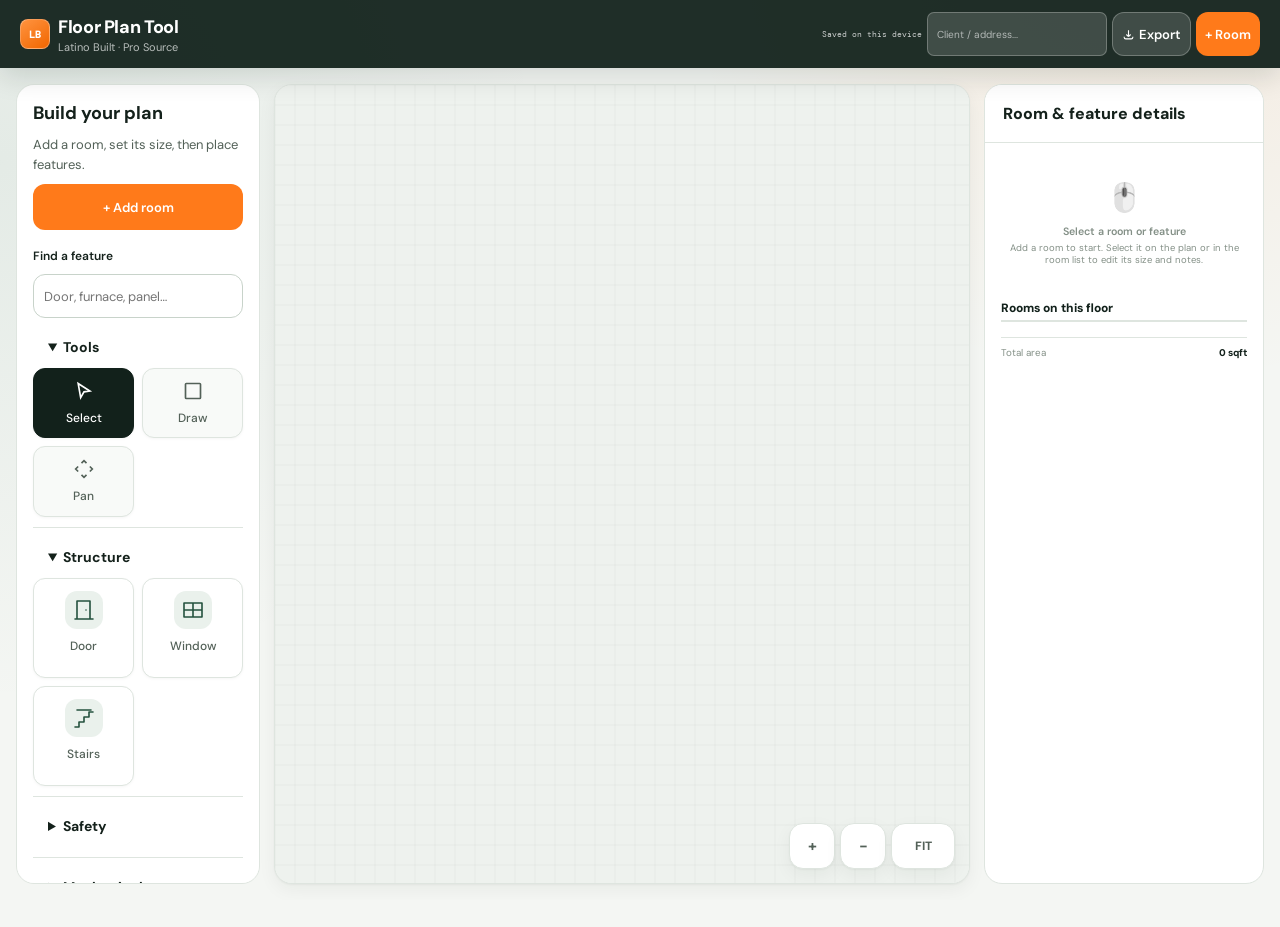
==== commit 570a6f5b: "Keep active controls legible and place added equipment inside a room" ====
--- a/index.html
+++ b/index.html
@@ -241,7 +241,7 @@
 @keyframes nudgePop{from{opacity:0;transform:translateX(-50%) translateY(12px)}to{opacity:1;transform:translateX(-50%) translateY(0)}}
 @media(orientation:landscape){#rotate-nudge{display:none !important}}
 </style>
-<link rel="stylesheet" href="enhance.css?v=10"></head>
+<link rel="stylesheet" href="enhance.css?v=11"></head>
 <body>
 
 <!-- TOPBAR -->
@@ -792,7 +792,9 @@
 function addElement(type,closeDrawer=true){
   const def=ELEM_DEFS[type];if(!def)return;
   pushHistory();
-  const cx=toWorld(canvas.width/2,canvas.height/2);
+  const room=selected?.type==='room'?getRooms()[selected.idx]:getRooms()[0];
+  const count=getElems().length%9;
+  const cx=room?{x:room.x+room.w*(1+count%3)/4,y:room.y+room.h*(1+Math.floor(count/3))/4}:toWorld(canvas.width/2,canvas.height/2);
   getElems().push({type,x:snapW(cx.x-def.w/2),y:snapW(cx.y-def.h/2),w:def.w,h:def.h,label:def.label,rot:0,notes:''});
   selected={type:'elem',idx:getElems().length-1};
   if(closeDrawer)closeMobDrawer();
--- a/enhance.css
+++ b/enhance.css
@@ -38,3 +38,5 @@
 
 .feature-glyph{display:flex;align-items:center;justify-content:center;width:38px;height:38px;border-radius:12px;background:#EAF1EC;color:#24513E}.feature-glyph svg{width:24px;height:24px}.feature-buttons{gap:8px}.feature-buttons .lb-btn{min-height:100px;padding:12px 7px;gap:10px;background:#fff;box-shadow:0 1px 3px rgba(20,33,27,.04);font-size:12px;font-weight:500}.feature-buttons .lb-btn:hover{border-color:#FF7A1A;background:#FFF9F4;transform:translateY(-1px)}.left-bar{width:244px}.mob-elem-icon{display:flex;align-items:center;justify-content:center;background:#EAF1EC;color:#24513E;border-radius:14px;width:46px;height:46px;margin:auto}.mob-elem-icon svg{width:28px;height:28px}.mob-elem-btn{border:1px solid #DEE5DF;background:white;padding:16px 8px;gap:12px}.mob-elem-grid{grid-template-columns:repeat(3,minmax(0,1fr));gap:12px}.mob-elem-btn span{font-size:12px;line-height:1.4}.mob-drawer-hdr{background:white;color:#14211B}.canvas-area{background:#F4F6F3}.zoom-btns{flex-direction:row}.zoom-btn:last-child{width:64px;font-size:12px!important}.lb-group summary{font-size:14px}#rp-empty{font-size:14px!important}.room-item{cursor:pointer}@media(min-width:701px) and (max-width:1050px){.left-bar{width:196px}}@media(max-width:700px){.left-bar{display:none}}@media(prefers-reduced-motion:reduce){.feature-buttons .lb-btn:hover{transform:none}}
 .mob-tab svg{width:22px;height:22px;flex-shrink:0}.mob-tab{gap:7px}.feature-buttons .lb-btn svg{flex-shrink:0}
+
+.feature-buttons .lb-btn[id]{min-height:62px;background:var(--surface2);color:var(--text2)}.feature-buttons .lb-btn.active{background:var(--brand);border-color:var(--brand);color:white}
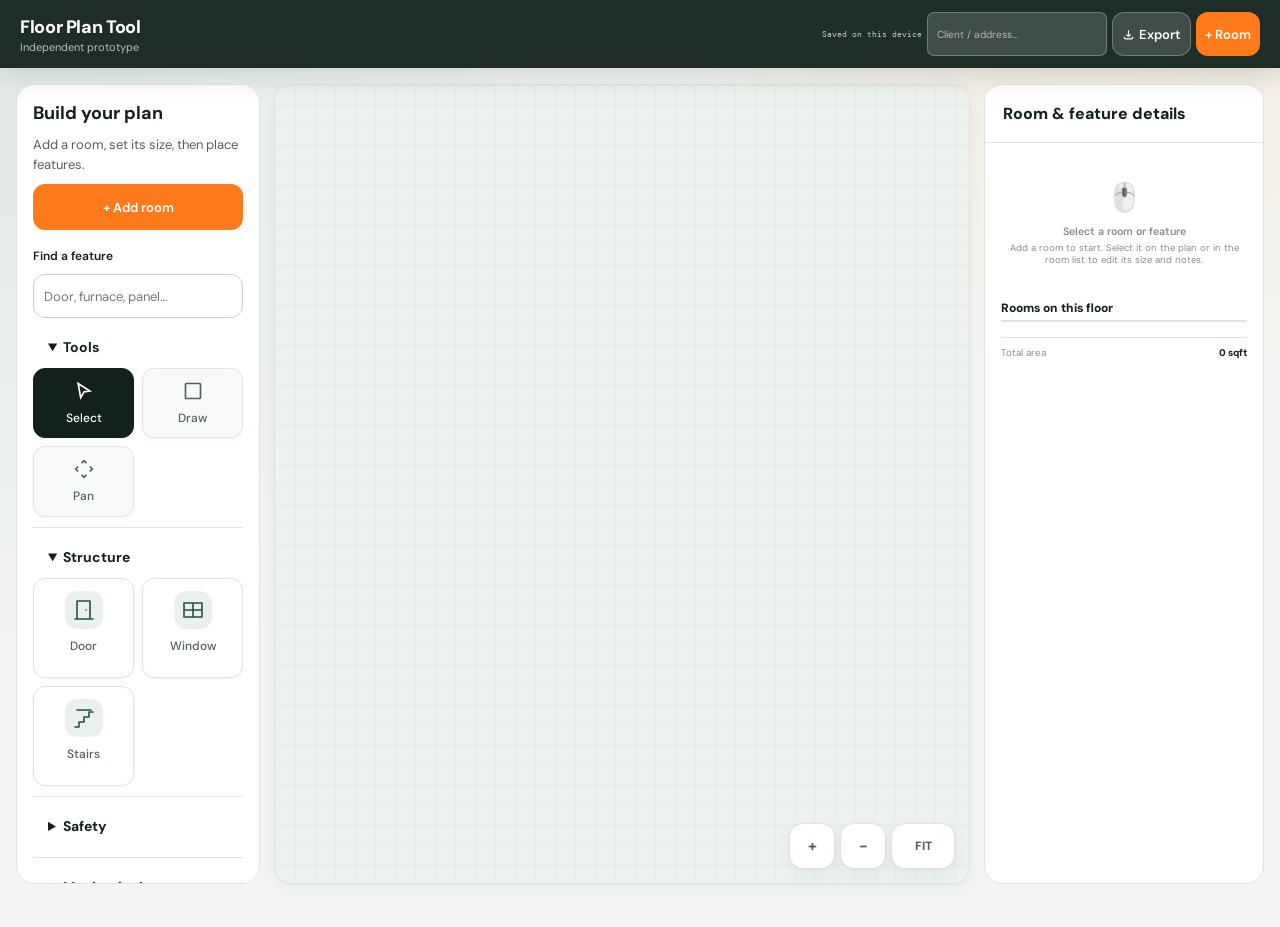
==== commit 2a5eac4f: "Remove organization branding and attribution for independent prototype review" ====
--- a/index.html
+++ b/index.html
@@ -241,7 +241,7 @@
 @keyframes nudgePop{from{opacity:0;transform:translateX(-50%) translateY(12px)}to{opacity:1;transform:translateX(-50%) translateY(0)}}
 @media(orientation:landscape){#rotate-nudge{display:none !important}}
 </style>
-<link rel="stylesheet" href="enhance.css?v=11"></head>
+<link rel="stylesheet" href="enhance.css?v=12"></head>
 <body>
 
 <!-- TOPBAR -->
@@ -1044,7 +1044,7 @@
   const tx=tc.getContext('2d');tx.scale(scale,scale);
   tx.fillStyle='#fff';tx.fillRect(0,0,tw,th);
   tx.fillStyle='#12211B';tx.font='bold 16px DM Sans,sans-serif';tx.textAlign='left';tx.fillText(proj+' - Floor Plan',14,26);
-  tx.fillStyle='#849087';tx.font='500 11px DM Sans,sans-serif';tx.fillText('Home Energy Assessment · '+new Date().toLocaleDateString(),14,44);
+  tx.fillStyle='#849087';tx.font='500 11px DM Sans,sans-serif';tx.fillText('Field sketch · '+new Date().toLocaleDateString(),14,44);
   tx.strokeStyle='#DEE5DF';tx.lineWidth=1;tx.beginPath();tx.moveTo(0,56);tx.lineTo(tw,56);tx.stroke();
   const ox=-minX,oy=-minY+64;
   getRooms().forEach(r=>{
@@ -1089,6 +1089,6 @@
 // ── INIT ───────────────────────────────────────────────────────────
 resize();resetView();updateRoomList();
 </script>
-<script src="enhance.js?v=10"></script></body>
+<script src="enhance.js?v=12"></script></body>
 </html>
 
--- a/enhance.css
+++ b/enhance.css
@@ -40,3 +40,6 @@
 .mob-tab svg{width:22px;height:22px;flex-shrink:0}.mob-tab{gap:7px}.feature-buttons .lb-btn svg{flex-shrink:0}
 
 .feature-buttons .lb-btn[id]{min-height:62px;background:var(--surface2);color:var(--text2)}.feature-buttons .lb-btn.active{background:var(--brand);border-color:var(--brand);color:white}
+
+/* Neutral identity for independent review. */
+.topbar-icon,.mark{display:none!important}
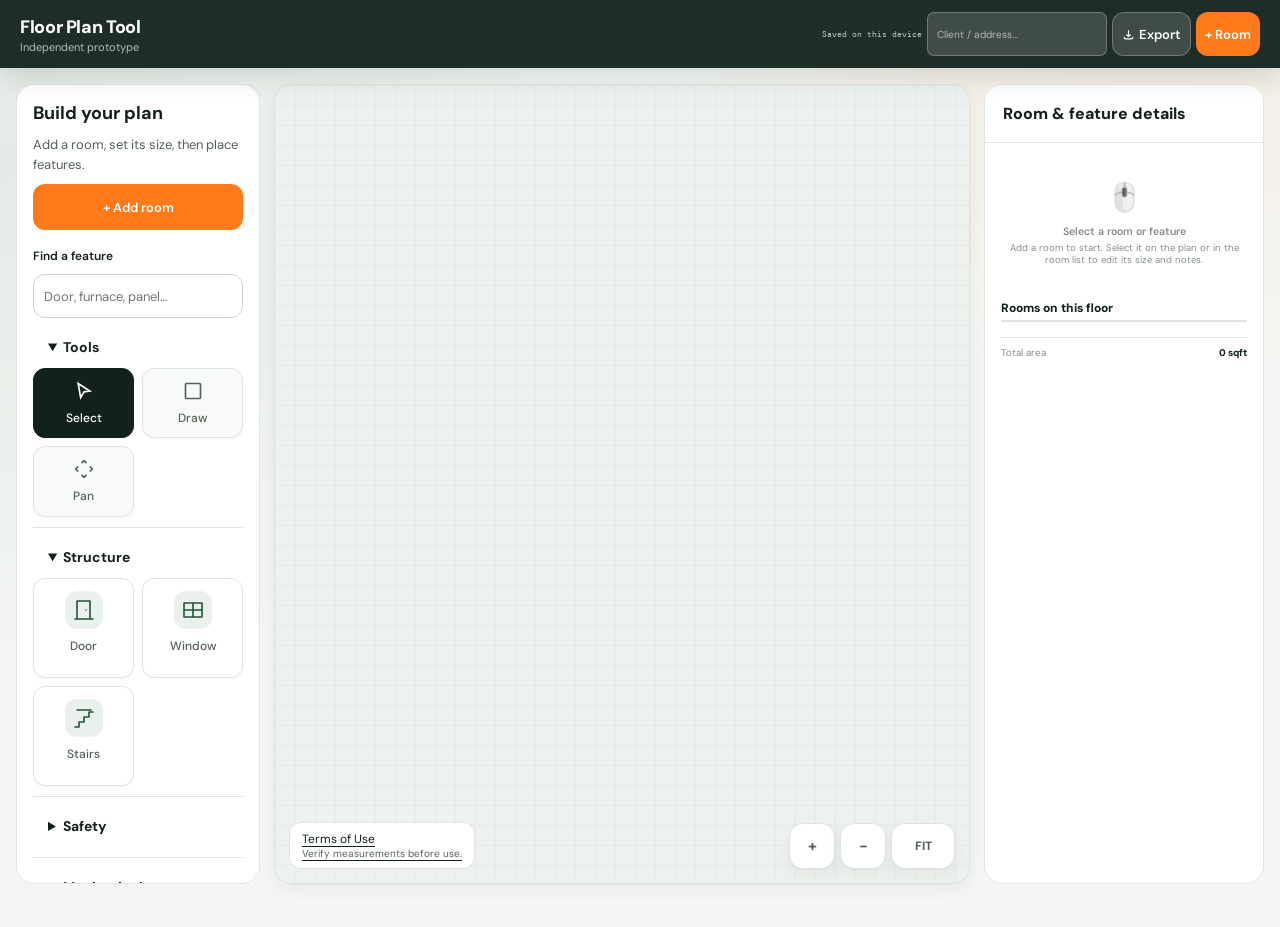
==== commit dbae76b7: "Link terms of use and add verification reminders to outputs" ====
--- a/index.html
+++ b/index.html
@@ -241,7 +241,7 @@
 @keyframes nudgePop{from{opacity:0;transform:translateX(-50%) translateY(12px)}to{opacity:1;transform:translateX(-50%) translateY(0)}}
 @media(orientation:landscape){#rotate-nudge{display:none !important}}
 </style>
-<link rel="stylesheet" href="enhance.css?v=12"></head>
+<link rel="stylesheet" href="enhance.css?v=13"></head>
 <body>
 
 <!-- TOPBAR -->
@@ -341,6 +341,7 @@
       </button>
     </div>
     <canvas id="fp-canvas"></canvas>
+    <a class="plan-terms" href="./terms.html">Terms of Use<span>Verify measurements before use.</span></a>
     <div class="zoom-btns">
       <button class="zoom-btn" onclick="zoom(1.2)">+</button>
       <button class="zoom-btn" onclick="zoom(0.8)">-</button>
@@ -1044,7 +1045,7 @@
   const tx=tc.getContext('2d');tx.scale(scale,scale);
   tx.fillStyle='#fff';tx.fillRect(0,0,tw,th);
   tx.fillStyle='#12211B';tx.font='bold 16px DM Sans,sans-serif';tx.textAlign='left';tx.fillText(proj+' - Floor Plan',14,26);
-  tx.fillStyle='#849087';tx.font='500 11px DM Sans,sans-serif';tx.fillText('Field sketch · '+new Date().toLocaleDateString(),14,44);
+  tx.fillStyle='#849087';tx.font='500 11px DM Sans,sans-serif';tx.fillText('Reference sketch · '+new Date().toLocaleDateString()+' · Verify measurements; not a construction or permit document.',14,44);
   tx.strokeStyle='#DEE5DF';tx.lineWidth=1;tx.beginPath();tx.moveTo(0,56);tx.lineTo(tw,56);tx.stroke();
   const ox=-minX,oy=-minY+64;
   getRooms().forEach(r=>{
--- a/enhance.css
+++ b/enhance.css
@@ -43,3 +43,5 @@
 
 /* Neutral identity for independent review. */
 .topbar-icon,.mark{display:none!important}
+
+.plan-terms{position:absolute;bottom:14px;left:14px;z-index:10;display:flex;flex-direction:column;justify-content:center;min-height:46px;padding:8px 12px;border:1px solid var(--border);border-radius:12px;background:white;color:var(--brand);font-size:12px;text-underline-offset:3px}.plan-terms span{font-size:10px;text-decoration:none;color:var(--text2)}@media(max-width:700px){.plan-terms{bottom:80px;left:10px}.plan-terms span{display:none}}
